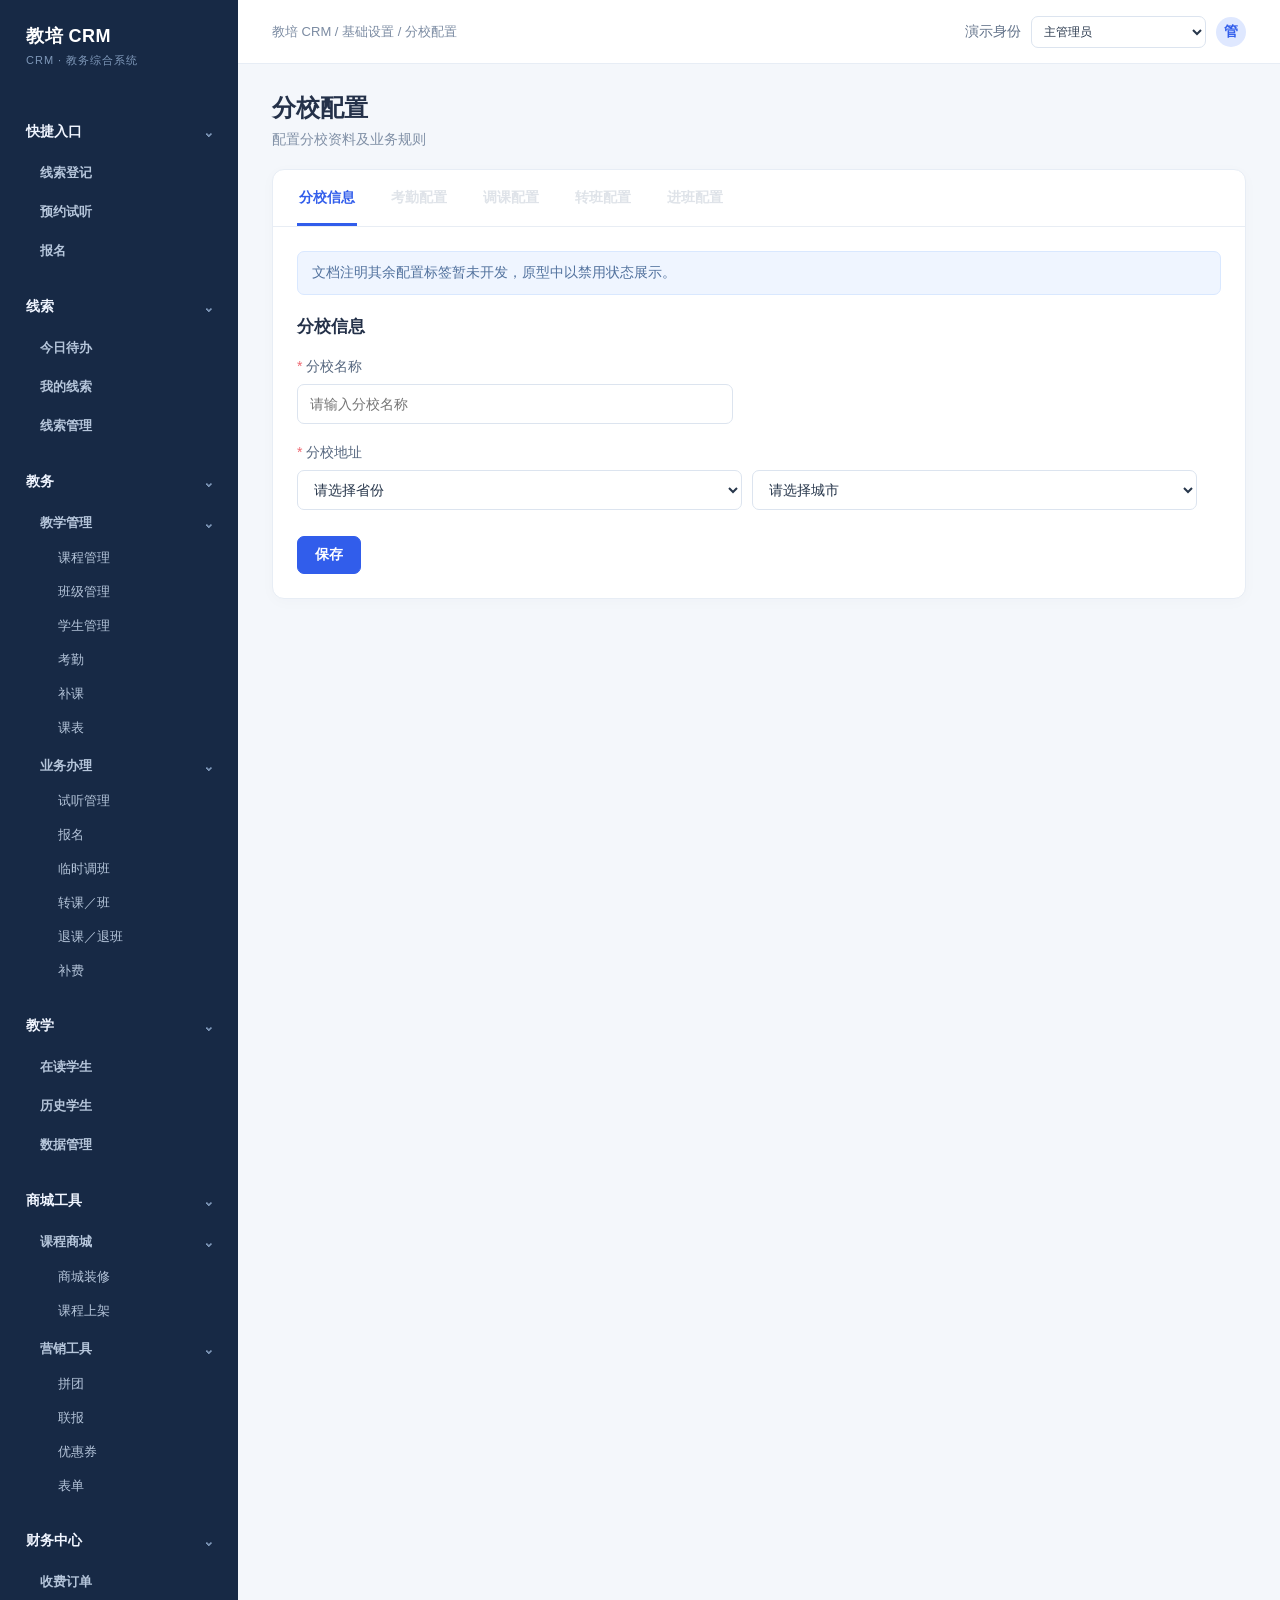
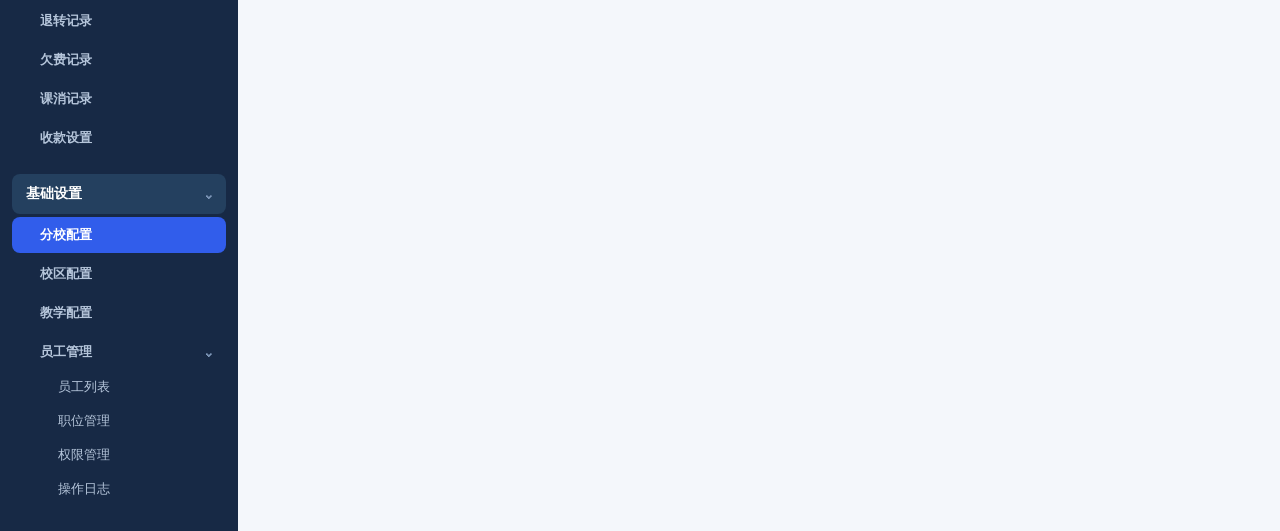
==== index.html @ 4d76ba64 "Initial-CRM-prototype" ====
<!doctype html>
<html lang="zh-CN">
<head>
  <meta charset="utf-8">
  <meta name="viewport" content="width=device-width, initial-scale=1">
  <title>教培 CRM 与教务系统 · 第一批原型</title>
  <style>
    :root{font-family:Inter,"Microsoft YaHei","PingFang SC",sans-serif;color:#243149;background:#f4f7fb;font-size:14px}*{box-sizing:border-box}body{margin:0}button,input,select,textarea{font:inherit}button{cursor:pointer}button:disabled{cursor:not-allowed;opacity:.45}.app{display:flex;min-height:100vh}.sidebar{width:238px;background:#172945;color:#c2d0e4;flex-shrink:0;padding:24px 12px}.brand{font-size:18px;font-weight:700;color:white;padding:0 14px 26px;letter-spacing:.5px}.brand small{display:block;color:#7f98b9;font-size:11px;font-weight:500;margin-top:5px;letter-spacing:1px}.menu-title{font-size:11px;color:#7490b2;margin:18px 12px 8px}.menu-item{display:block;width:100%;border:0;background:transparent;color:#b5c5da;text-align:left;padding:11px 14px;border-radius:8px;margin:2px 0}.menu-item:hover{background:#24405f}.menu-item.active{background:#315deb;color:white;font-weight:600}.menu-item.muted{opacity:.6}.main{min-width:0;flex:1}.topbar{height:64px;background:#fff;border-bottom:1px solid #e7edf5;display:flex;align-items:center;justify-content:space-between;padding:0 34px}.topbar .crumb{font-size:13px;color:#7b8ba2}.topbar .user{display:flex;align-items:center;gap:10px;color:#63738a}.avatar{width:30px;height:30px;border-radius:50%;background:#dfe8ff;color:#315deb;display:grid;place-items:center;font-weight:700}.content{padding:28px 34px 60px;max-width:1600px;margin:auto}.heading{display:flex;justify-content:space-between;align-items:flex-start;margin-bottom:20px}.heading h1{font-size:24px;margin:0 0 7px}.subtitle{color:#8090a6;margin:0}.card{background:white;border:1px solid #e7edf5;border-radius:12px;box-shadow:0 3px 15px #1c385006}.pad{padding:24px}.tabs{display:flex;gap:32px;border-bottom:1px solid #e8edf4;padding:0 24px}.tab{border:0;background:transparent;color:#7b8ba2;padding:19px 2px 16px;border-bottom:3px solid transparent;font-weight:600}.tab.active{color:#315deb;border-color:#315deb}.tab:disabled{color:#b9c3cf}.section-title{font-size:17px;font-weight:700;margin:0 0 20px}.toolbar{display:flex;align-items:center;justify-content:space-between;gap:14px;margin-bottom:20px}.toolbar-left,.toolbar-right{display:flex;align-items:center;gap:10px;flex-wrap:wrap}.btn{border:1px solid #d9e2ef;background:#fff;color:#315deb;border-radius:7px;padding:9px 17px;font-weight:600;min-height:38px}.btn:hover{background:#f6f8ff}.btn.primary{background:#315deb;border-color:#315deb;color:#fff}.btn.primary:hover{background:#244ed5}.btn.danger{color:#d84b56}.btn.small{padding:6px 10px;min-height:30px}.count{color:#8090a6}.table-wrap{overflow:auto}.table{width:100%;border-collapse:collapse;min-width:760px}.table th{text-align:left;color:#8796aa;background:#f8fafe;font-weight:600;padding:16px;border-bottom:1px solid #e7edf5}.table td{padding:17px 16px;border-bottom:1px solid #edf1f6;vertical-align:middle}.table tr:last-child td{border-bottom:0}.table a,.link{color:#315deb;text-decoration:none;cursor:pointer}.badge{display:inline-block;border-radius:99px;padding:4px 10px;background:#e9f8f0;color:#16915c;font-size:12px}.badge.off{background:#f0f2f5;color:#8792a1}.actions{display:flex;gap:12px;white-space:nowrap}.filters{display:flex;gap:10px;margin-bottom:20px;flex-wrap:wrap}.input,.select,.textarea{width:100%;border:1px solid #dce4ef;background:#fff;border-radius:7px;min-height:40px;padding:9px 12px;color:#27364b;outline:none}.input:focus,.select:focus,.textarea:focus{border-color:#315deb;box-shadow:0 0 0 3px #315deb19}.textarea{min-height:85px;resize:vertical}.filters .input{width:250px}.filters .select{width:155px}.form-grid{display:grid;grid-template-columns:repeat(2,minmax(0,1fr));gap:20px 28px;max-width:900px}.field label{display:block;color:#56677f;margin-bottom:8px}.required:before{content:"* ";color:#ef6972}.help{font-size:12px;color:#96a3b4;margin-top:7px}.full{grid-column:1/-1}.inline{display:flex;gap:10px}.inline>*{flex:1}.form-actions{display:flex;gap:10px;margin-top:26px}.divider{border:0;border-top:1px solid #edf1f6;margin:28px 0}.subcard{border:1px solid #e7edf5;border-radius:9px;padding:20px;margin-top:20px}.subcard-head{display:flex;justify-content:space-between;align-items:center;margin-bottom:15px}.subcard h3{margin:0;font-size:15px}.muted{color:#8b9aac}.empty{padding:38px;text-align:center;color:#9aa8b8;background:#fbfcfe;border:1px dashed #dce4ef;border-radius:8px}.config-table{width:100%;border-collapse:collapse;max-width:920px}.config-table th,.config-table td{padding:14px 12px;text-align:left;border-bottom:1px solid #edf1f6}.config-table th{background:#f8fafe;color:#8190a3}.switch{position:relative;display:inline-block;width:40px;height:23px;vertical-align:middle}.switch input{opacity:0;width:0;height:0}.switch span{position:absolute;inset:0;background:#bbc4d1;border-radius:99px;transition:.2s}.switch span:before{content:"";position:absolute;left:3px;top:3px;width:17px;height:17px;border-radius:50%;background:white;transition:.2s}.switch input:checked+span{background:#315deb}.switch input:checked+span:before{transform:translateX(17px)}.notice{background:#eff5ff;border:1px solid #d9e8ff;color:#52729e;padding:12px 14px;border-radius:7px;margin:0 0 20px}.pill{display:inline-block;color:#7290bd;background:#f1f5fc;padding:6px 10px;border-radius:6px;margin:4px 6px 4px 0}.checkrow{display:flex;flex-wrap:wrap;gap:14px 22px;margin:12px 0 24px}.checkrow label{color:#5a6b82;white-space:nowrap}.checkrow input{accent-color:#315deb}.permission-block{border-top:1px solid #edf1f6;padding:20px 0}.permission-block:first-of-type{border-top:0}.permission-block h3{margin:0;font-size:15px}.toast{position:fixed;right:28px;bottom:26px;background:#20324b;color:white;padding:12px 18px;border-radius:8px;box-shadow:0 8px 22px #10233d30;display:none}.toast.show{display:block}@media(max-width:900px){.sidebar{width:190px}.content{padding:20px}.form-grid{grid-template-columns:1fr}.topbar{padding:0 20px}}@media(max-width:680px){.app{display:block}.sidebar{width:100%;height:auto;padding:10px;display:flex;overflow:auto;align-items:center}.brand{font-size:14px;padding:8px;white-space:nowrap}.brand small,.menu-title{display:none}.menu-item{width:auto;white-space:nowrap}.topbar{display:none}.content{padding:18px}.tabs{gap:18px;overflow:auto;white-space:nowrap}}
  </style>
  <link rel="stylesheet" href="academic.css">
  <link rel="stylesheet" href="navigation.css">
  <link rel="stylesheet" href="leads.css">
  <link rel="stylesheet" href="shortcuts.css">
  <link rel="stylesheet" href="mall.css">
  <link rel="stylesheet" href="structure.css">
  <link rel="stylesheet" href="permissions.css">
  <link rel="stylesheet" href="marketing-forms.css">
  <link rel="stylesheet" href="trials.css">
</head>
<body>
<div class="app">
  <aside class="sidebar">
    <div class="brand">教培 CRM <small>CRM · 教务综合系统</small></div>
    <button class="nav-toggle nav-level-1" type="button" data-nav-toggle="shortcuts" aria-expanded="true" aria-controls="nav-shortcuts">快捷入口 <span class="nav-chevron">⌄</span></button>
    <div class="nav-children" id="nav-shortcuts">
      <button class="menu-item nav-level-2" data-page="quickRegister">线索登记</button>
      <button class="menu-item nav-level-2" data-page="quickTrial">预约试听</button>
      <button class="menu-item nav-level-2" data-page="quickEnroll">报名</button>
    </div>
    <button class="nav-toggle nav-level-1" type="button" data-nav-toggle="leads" aria-expanded="true" aria-controls="nav-leads">线索 <span class="nav-chevron">⌄</span></button>
    <div class="nav-children" id="nav-leads">
      <button class="menu-item nav-level-2" data-page="leadTodo">今日待办</button>
      <button class="menu-item nav-level-2" data-page="myLeads">我的线索</button>
      <button class="menu-item nav-level-2" data-page="leadManage">线索管理</button>
    </div>
    <button class="nav-toggle nav-level-1" type="button" data-nav-toggle="academic" aria-expanded="true" aria-controls="nav-academic">教务 <span class="nav-chevron">⌄</span></button>
    <div class="nav-children" id="nav-academic">
      <button class="nav-toggle nav-level-2" type="button" data-nav-toggle="teaching" aria-expanded="true" aria-controls="nav-teaching">教学管理 <span class="nav-chevron">⌄</span></button>
      <div class="nav-children" id="nav-teaching">
        <button class="menu-item nav-level-3" data-page="course">课程管理</button>
        <button class="menu-item nav-level-3" data-page="classes">班级管理</button>
        <button class="menu-item nav-level-3" data-page="students">学生管理</button>
        <button class="menu-item nav-level-3" data-page="attendance">考勤</button>
        <button class="menu-item nav-level-3" data-page="makeup">补课</button>
        <button class="menu-item nav-level-3" data-page="schedule">课表</button>
      </div>
      <button class="nav-toggle nav-level-2" type="button" data-nav-toggle="business" aria-expanded="true" aria-controls="nav-business">业务办理 <span class="nav-chevron">⌄</span></button>
      <div class="nav-children" id="nav-business">
        <button class="menu-item nav-level-3" data-page="trialManage">试听管理</button>
        <button class="menu-item nav-level-3" data-page="enroll">报名</button>
        <button class="menu-item nav-level-3" data-page="tempMove">临时调班</button>
        <button class="menu-item nav-level-3" data-page="transfer">转课／班</button>
        <button class="menu-item nav-level-3" data-page="withdraw">退课／退班</button>
        <button class="menu-item nav-level-3" data-page="supplement">补费</button>
      </div>
    </div>
    <button class="nav-toggle nav-level-1" type="button" data-nav-toggle="learning" aria-expanded="true" aria-controls="nav-learning">教学 <span class="nav-chevron">⌄</span></button>
    <div class="nav-children" id="nav-learning">
      <button class="menu-item nav-level-2" data-page="learningActive">在读学生</button>
      <button class="menu-item nav-level-2" data-page="learningHistory">历史学生</button>
      <button class="menu-item nav-level-2" data-page="learningData">数据管理</button>
    </div>
    <button class="nav-toggle nav-level-1" type="button" data-nav-toggle="mall" aria-expanded="true" aria-controls="nav-mall">商城工具 <span class="nav-chevron">⌄</span></button>
    <div class="nav-children" id="nav-mall">
      <button class="nav-toggle nav-level-2" type="button" data-nav-toggle="courseMall" aria-expanded="true" aria-controls="nav-course-mall">课程商城 <span class="nav-chevron">⌄</span></button>
      <div class="nav-children" id="nav-course-mall">
        <button class="menu-item nav-level-3" data-page="mallDecor">商城装修</button>
        <button class="menu-item nav-level-3" data-page="mallShelf">课程上架</button>
      </div>
      <button class="nav-toggle nav-level-2" type="button" data-nav-toggle="marketing" aria-expanded="true" aria-controls="nav-marketing">营销工具 <span class="nav-chevron">⌄</span></button>
      <div class="nav-children" id="nav-marketing">
        <button class="menu-item nav-level-3" data-page="mallGroup">拼团</button>
        <button class="menu-item nav-level-3" data-page="mallJoint">联报</button>
        <button class="menu-item nav-level-3" data-page="mallCoupon">优惠券</button>
        <button class="menu-item nav-level-3" data-page="marketingForms">表单</button>
      </div>
    </div>
    <button class="nav-toggle nav-level-1" type="button" data-nav-toggle="finance" aria-expanded="true" aria-controls="nav-finance">财务中心 <span class="nav-chevron">⌄</span></button>
    <div class="nav-children" id="nav-finance">
      <button class="menu-item nav-level-2" data-page="orders">收费订单</button>
      <button class="menu-item nav-level-2" data-page="financeRefunds">退转记录</button>
      <button class="menu-item nav-level-2" data-page="financeArrears">欠费记录</button>
      <button class="menu-item nav-level-2" data-page="financeConsumption">课消记录</button>
      <button class="menu-item nav-level-2" data-page="financeReceipts">收款设置</button>
    </div>
    <button class="nav-toggle nav-level-1" type="button" data-nav-toggle="basicSettings" aria-expanded="true" aria-controls="nav-basic-settings">基础设置 <span class="nav-chevron">⌄</span></button>
    <div class="nav-children" id="nav-basic-settings">
      <button class="menu-item nav-level-2" data-page="system">分校配置</button>
      <button class="menu-item nav-level-2" data-page="campus">校区配置</button>
      <button class="menu-item nav-level-2" data-page="teaching">教学配置</button>
      <button class="nav-toggle nav-level-2" type="button" data-nav-toggle="staffManage" aria-expanded="true" aria-controls="nav-staff-manage">员工管理 <span class="nav-chevron">⌄</span></button>
      <div class="nav-children" id="nav-staff-manage">
        <button class="menu-item nav-level-3" data-page="staff">员工列表</button>
        <button class="menu-item nav-level-3" data-page="positions">职位管理</button>
        <button class="menu-item nav-level-3" data-page="permissions">权限管理</button>
        <button class="menu-item nav-level-3" data-page="permissionLogs">操作日志</button>
      </div>
    </div>
  </aside>
  <main class="main"><header class="topbar"><div class="crumb">教培 CRM / <span id="crumb">基础设置</span></div><div class="user"><label for="demo-role">演示身份</label><select class="select permission-identity" id="demo-role" onchange="permissionChangeIdentity(this.value)"><option value="admin">主管理员</option><option value="finance">财务岗</option><option value="sales">招生综合岗</option><option value="manager">业务岗负责人（只读）</option></select><span class="avatar">管</span></div></header><div id="view" class="content"></div></main>
</div>
<div class="toast" id="toast"></div>
<script>
const state={page:'system',mode:'list',tab:'机构信息',editing:false,campusEdit:null,staffEdit:null,campuses:[{name:'城中校区',rooms:8,seats:180,active:true,address:'江苏省 苏州市 姑苏区 人民路18号',merchant:'苏州思跃教育科技有限公司'},{name:'园区校区',rooms:5,seats:120,active:true,address:'江苏省 苏州市 工业园区 星湖街66号',merchant:'苏州思跃教育科技有限公司'},{name:'新区校区',rooms:3,seats:75,active:false,address:'江苏省 苏州市 虎丘区 长江路28号',merchant:'未绑定'}],staff:[{name:'袁老师',phone:'130****3533',gender:'男',campus:'城中校区',roles:'前台、教务、面授主讲',active:true},{name:'陈老师',phone:'138****6281',gender:'女',campus:'园区校区',roles:'校区主管、招生',active:true}],config:{学科:[['语文',false,'语文'],['数学',true,'数学'],['英语',false,'英语'],['物理',true,'物理'],['化学',false,'化学'],['生物',false,'生物']],学期:[['春季',true,'春季'],['暑期',true,'暑期'],['秋季',true,'秋季'],['寒假',true,'寒假'],['全季',true,'全季']],年级:[['1年级',false,'1年级'],['2年级',false,'2年级'],['3年级',true,'3年级'],['4年级',true,'4年级'],['5年级',true,'5年级'],['6年级',true,'6年级']],班型:[['创新班',true,'大伟长班'],['尖子班',true,'校内拔高'],['提高班',true,'刷题班'],['X班',true,'S+班'],['Y班',true,'S班'],['Z班',true,'培优班']]}};
const $=s=>document.querySelector(s), esc=s=>String(s??'').replace(/[&<>"']/g,c=>({'&':'&amp;','<':'&lt;','>':'&gt;','"':'&quot;',"'":'&#39;'}[c]));
function heading(title,sub){return `<div class="heading"><div><h1>${title}</h1><p class="subtitle">${sub}</p></div></div>`}
function toast(msg){const e=$('#toast');e.textContent=msg;e.classList.add('show');setTimeout(()=>e.classList.remove('show'),2600)}
function render(){document.querySelectorAll('.menu-item').forEach(e=>e.classList.toggle('active',e.dataset.page===state.page));$('#crumb').textContent=({system:'分校配置',campus:'校区配置',teaching:'教学配置',staff:'员工管理'})[state.page]||'待设计';let html='';if(state.page==='system')html=systemPage();else if(state.page==='campus')html=campusPage();else if(state.page==='teaching')html=teachingPage();else if(state.page==='staff')html=staffPage();else html=heading('待设计页面','该模块已列入功能清单，等待详细业务规则和参考图。')+`<div class="card pad"><div class="empty">下一批原型将在这里展开</div></div>`;$('#view').innerHTML=html}
function systemPage(){return heading('分校配置','配置分校资料及业务规则')+`<div class="card"><div class="tabs"><button class="tab active">分校信息</button>${['考勤配置','调课配置','转班配置','进班配置'].map(x=>`<button class="tab" disabled title="功能清单标注为暂未开发">${x}</button>`).join('')}</div><div class="pad"><p class="notice">文档注明其余配置标签暂未开发，原型中以禁用状态展示。</p><h2 class="section-title">分校信息</h2><div class="form-grid"><div class="field"><label class="required">分校名称</label><input class="input" id="org-name" placeholder="请输入分校名称"></div><div class="field full"><label class="required">分校地址</label><div class="inline"><select class="select"><option value="" selected disabled>请选择省份</option><option>江苏省</option></select><select class="select"><option value="" selected disabled>请选择城市</option><option>苏州市</option></select></div></div></div><div class="form-actions"><button class="btn primary" onclick="toast('分校信息已保存（原型演示）')">保存</button></div></div></div>`}
function campusPage(){if(state.mode==='form')return campusForm();return heading('校区配置','管理校区、教室和坐席容量')+`<div class="card pad"><div class="toolbar"><div class="toolbar-left"><button class="btn primary" onclick="state.mode='form';state.campusEdit=null;render()">新建</button><span class="count">校区总数：${state.campuses.length}</span></div></div><div class="table-wrap"><table class="table"><thead><tr><th>校区名称</th><th>教室总数</th><th>坐席总数</th><th>状态</th><th>操作</th></tr></thead><tbody>${state.campuses.map((c,i)=>`<tr><td><strong>${esc(c.name)}</strong></td><td>${c.rooms}</td><td>${c.seats}</td><td><span class="badge ${c.active?'':'off'}">${c.active?'已启用':'已停用'}</span></td><td><div class="actions"><a onclick="state.campusEdit=${i};state.mode='form';render()">编辑</a><a onclick="state.campuses[${i}].active=!state.campuses[${i}].active;render();toast('状态已更新')">${c.active?'停用':'启用'}</a></div></td></tr>`).join('')}</tbody></table></div></div>`}
function campusForm(){let c=state.campusEdit===null?null:state.campuses[state.campusEdit];return heading(c?'编辑校区':'创建校区','校区信息与教室信息')+`<div class="card pad"><h2 class="section-title">校区信息</h2><div class="form-grid"><div class="field"><label class="required">校区名称</label><input id="campus-name" class="input" maxlength="20" placeholder="请输入校区名称" value="${esc(c?.name||'')}"></div><div class="field full"><label class="required">校区地址</label><div class="inline"><select class="select"><option>江苏省</option></select><select class="select"><option>苏州市</option></select><select class="select"><option>姑苏区</option><option>工业园区</option><option>虎丘区</option></select></div></div><div class="field full"><input id="campus-address" class="input" placeholder="请输入详细地址" value="${esc(c?.address?.split(' ').slice(-1)[0]||'')}"></div><div class="field full"><label class="required">收款设置</label><select id="campus-merchant" class="select" style="max-width:430px"><option>苏州思跃教育科技有限公司</option><option>未绑定</option></select><div class="help">未绑定时，请前往“财务中心－收款设置”完成绑定。</div></div></div><div class="form-actions"><button class="btn" onclick="state.mode='list';render()">取消</button><button class="btn primary" onclick="saveCampus()">${c?'保存':'创建'}</button></div><hr class="divider"><div class="subcard-head"><h2 class="section-title" style="margin:0">教室信息</h2><button class="btn" onclick="addRoom()">+ 添加教室</button></div><div id="room-list">${c?`<div class="pill">现有教室 ${c.rooms} 间，坐席 ${c.seats} 个</div>`:'<div class="empty">尚未添加教室</div>'}</div></div>`}
function addRoom(){const list=$('#room-list');if(list.querySelector('.empty'))list.innerHTML='';list.insertAdjacentHTML('beforeend',`<div class="subcard room"><div class="subcard-head"><h3>新教室</h3><button class="btn small danger" onclick="this.closest('.room').remove()">移除</button></div><div class="form-grid"><div class="field"><label class="required">教室名称</label><input class="input room-name" placeholder="例如：A101"></div><div class="field"><label class="required">教室限额</label><input class="input room-capacity" type="number" min="1" placeholder="可容纳人数"></div><div class="field full"><label>教室地址</label><input class="input" placeholder="默认同校区地址，可修改"></div><div class="field full"><label>备注</label><textarea class="textarea" placeholder="选填"></textarea></div></div></div>`)}
function saveCampus(){const name=$('#campus-name').value.trim(),address=$('#campus-address').value.trim();if(!name||!address){toast('请填写校区名称和详细地址');return}let c=state.campusEdit===null?{name,rooms:0,seats:0,active:true}:{...state.campuses[state.campusEdit],name};c.address='江苏省 苏州市 姑苏区 '+address;c.merchant=$('#campus-merchant').value;document.querySelectorAll('.room').forEach(r=>{if(r.querySelector('.room-name').value.trim()){c.rooms++;c.seats+=Number(r.querySelector('.room-capacity').value)||0}});if(state.campusEdit===null)state.campuses.push(c);else state.campuses[state.campusEdit]=c;state.mode='list';render();toast('校区已保存')}
// 初始对外展示名称与条目名称一致，后续可单独编辑。
Object.values(state.config).forEach(rows=>rows.forEach(row=>{row[2]=row[0];row[3]=true}));
function teachingPage(){
  const tabs=['学科','学期','年级','班型'];
  if(!tabs.includes(state.tab))state.tab='学科';
  const type=state.tab,rows=state.config[type];
  if(state.mode==='teaching-edit')return teachingEditor();
  return heading('教学配置','配置课程和班级使用的基础字典')+`<div class="card">
    <div class="tabs">${tabs.map(t=>`<button class="tab ${type===t?'active':''}" onclick="state.tab='${t}';state.mode='list';render()">${t}配置</button>`).join('')}</div>
    <div class="pad"><div class="toolbar"><div class="toolbar-left"><button class="btn primary" onclick="teachingNew()">新增${type}</button></div><span class="count">${rows.length} 项</span></div>
    <div class="table-wrap"><table class="config-table"><thead><tr><th>${type}</th><th>对外展示内容</th><th>状态</th><th>操作</th></tr></thead>
    <tbody>${rows.map((r,i)=>`<tr><td>${esc(r[0])}</td><td>${r[1]?esc(r[2]):'<span class="muted">不展示</span>'}</td><td><span class="badge ${r[3]?'':'off'}">${r[3]?'已启用':'已停用'}</span></td><td><div class="actions"><button class="btn small" onclick="teachingEdit()">编辑</button><button class="btn small" onclick="teachingToggle(${i})">${r[3]?'停用':'启用'}</button><button class="btn small danger" onclick="teachingAskDelete(${i})">删除</button></div></td></tr>`).join('')||`<tr><td colspan="4"><div class="empty">暂无${type}，点击“新增${type}”添加</div></td></tr>`}</tbody></table></div></div></div>
    ${state.mode==='teaching-new'?teachingNewDialog():state.mode==='teaching-delete'?teachingDeleteDialog():''}`;
}
function teachingEdit(){
  state.teachingRows=state.config[state.tab].map(row=>[...row]);
  state.mode='teaching-edit';render();
}
function teachingEditor(){
  const type=state.tab;
  return heading('编辑'+type+'配置','设置是否展示及对外展示内容')+`<div class="card pad"><form onsubmit="event.preventDefault();teachingSaveDisplay()"><div class="table-wrap"><table class="config-table teaching-display-table"><thead><tr><th>${type}</th><th>是否展示</th><th>对外展示内容</th></tr></thead><tbody>
    ${state.teachingRows.map((r,i)=>`<tr><td>${esc(r[0])}</td><td><label class="switch"><input type="checkbox" aria-label="展示${esc(r[0])}" ${r[1]?'checked':''} onchange="teachingSetVisible(${i},this.checked)"><span></span></label></td><td><div class="teaching-display-input"><input class="input" id="teaching-display-${i}" aria-label="${esc(r[0])}对外展示内容" maxlength="8" value="${esc(r[2])}" ${r[1]?'':'disabled'} oninput="teachingDisplayInput(${i},this.value)"><span class="teaching-display-count" id="teaching-count-${i}" ${r[1]?'':'hidden'}>${r[2].length}/8</span></div></td></tr>`).join('')}
    </tbody></table></div><div class="form-actions"><button type="button" class="btn" onclick="teachingClose()">取消</button><button type="submit" class="btn primary">保存</button></div></form></div>`;
}
function teachingSetVisible(index,visible){state.teachingRows[index][1]=visible;render()}
function teachingDisplayInput(index,value){
  if(!state.teachingRows[index][1])return;
  state.teachingRows[index][2]=value;
  $('#teaching-count-'+index).textContent=value.length+'/8';
}
function teachingSaveDisplay(){
  const rows=state.teachingRows.map(row=>[row[0],row[1],row[2].trim()||row[0],row[3]]);
  if(rows.some(row=>row[2].length>8)){toast('对外展示内容不能超过8个字');return}
  state.config[state.tab]=rows;teachingClose();toast(state.tab+'配置已保存');
}
function teachingNew(){
  state.teachingDraft={name:'',display:''};
  state.mode='teaching-new';render();$('#teaching-name')?.focus();
}
function teachingNewDialog(){
  const d=state.teachingDraft,title='新增'+state.tab;
  return `<div class="modal-backdrop"><div class="modal" role="dialog" aria-modal="true" aria-labelledby="teaching-dialog-title"><div class="modal-head"><h2 id="teaching-dialog-title">${title}</h2><button class="btn small" aria-label="关闭" onclick="teachingClose()">✕</button></div>
    <form onsubmit="event.preventDefault();teachingSave()"><div class="form-grid"><div class="field"><label class="required" for="teaching-name">${state.tab}名称</label><input class="input" id="teaching-name" maxlength="8" value="${esc(d.name)}" placeholder="请输入${state.tab}名称" oninput="teachingNameInput(this.value)"></div>
    <div class="field"><label for="teaching-display">对外展示内容</label><input class="input" id="teaching-display" maxlength="8" value="${esc(d.display)}" placeholder="默认与${state.tab}名称一致" oninput="state.teachingDraft.display=this.value"><div class="help">可单独修改，留空时使用${state.tab}名称。</div></div></div>
    <div class="modal-actions"><button type="button" class="btn" onclick="teachingClose()">取消</button><button type="submit" class="btn primary">保存</button></div></form></div></div>`;
}
function teachingNameInput(value){
  const d=state.teachingDraft;
  if(!d.display.trim()||d.display===d.name){d.display=value;$('#teaching-display').value=value}
  d.name=value;
}
function teachingSave(){
  const d=state.teachingDraft,rows=state.config[state.tab],name=d.name.trim(),display=d.display.trim()||name;
  if(!name){toast('请输入'+state.tab+'名称');return}
  if(name.length>8||display.length>8){toast('名称和对外展示内容不能超过8个字');return}
  if(rows.some(row=>row[0]===name)){toast(state.tab+'名称已存在');return}
  rows.push([name,true,display,true]);
  teachingClose();toast(state.tab+'已保存');
}
function teachingClose(){state.mode='list';state.teachingDraft=null;state.teachingRows=null;state.teachingDeleteIndex=null;render()}
function teachingToggle(index){const row=state.config[state.tab][index];row[3]=!row[3];render();toast(state.tab+(row[3]?'已启用':'已停用'))}
function teachingAskDelete(index){state.teachingDeleteIndex=index;state.mode='teaching-delete';render()}
function teachingDeleteDialog(){
  const row=state.config[state.tab][state.teachingDeleteIndex];
  return `<div class="modal-backdrop"><div class="modal" role="dialog" aria-modal="true" aria-labelledby="teaching-delete-title"><div class="modal-head"><h2 id="teaching-delete-title">删除${state.tab}</h2></div><p>确定删除${state.tab}“${esc(row[0])}”吗？</p><div class="modal-actions"><button class="btn" onclick="teachingClose()">取消</button><button class="btn danger" onclick="teachingDelete()">确认删除</button></div></div></div>`;
}
function teachingDelete(){state.config[state.tab].splice(state.teachingDeleteIndex,1);teachingClose();toast(state.tab+'已删除')}
function staffPage(){if(state.mode==='form')return staffForm();return heading('员工管理','管理员工资料、管辖校区与模块权限')+`<div class="card pad"><div class="toolbar"><div class="toolbar-left"><button class="btn primary" onclick="state.mode='form';state.staffEdit=null;render()">+ 创建员工</button></div><div class="toolbar-right"><button class="btn" onclick="toast('导入模板待业务确认')">导入员工</button><button class="btn" onclick="toast('导出功能待业务确认')">导出</button></div></div><div class="filters"><select class="select"><option>全部校区</option><option>城中校区</option><option>园区校区</option></select><select class="select"><option>全部职位</option><option>教务</option><option>招生</option></select><input class="input" placeholder="搜索姓名、电话或邮箱"><select class="select"><option>已启用</option><option>全部状态</option><option>已禁用</option></select></div><div class="table-wrap"><table class="table"><thead><tr><th>姓名</th><th>联系电话</th><th>性别</th><th>所属校区</th><th>用户职位</th><th>状态</th><th>操作</th></tr></thead><tbody>${state.staff.map((s,i)=>`<tr><td>${esc(s.name)}</td><td>${esc(s.phone)}</td><td>${esc(s.gender)}</td><td>${esc(s.campus)}</td><td>${esc(s.roles)}</td><td><span class="badge ${s.active?'':'off'}">${s.active?'已启用':'已禁用'}</span></td><td><div class="actions"><a onclick="state.staffEdit=${i};state.mode='form';render()">详情 / 编辑</a><a onclick="state.staff[${i}].active=!state.staff[${i}].active;render()">${s.active?'禁用':'启用'}</a></div></td></tr>`).join('')}</tbody></table></div></div>`}
function staffForm(){let s=state.staffEdit===null?null:state.staff[state.staffEdit];return heading(s?'编辑员工':'创建员工','填写基本信息并配置校区、职位与权限')+`<div class="card pad"><h2 class="section-title">基本信息</h2><div class="form-grid"><div class="field"><label class="required">姓名</label><input id="staff-name" class="input" placeholder="请输入姓名" value="${esc(s?.name||'')}"></div><div class="field"><label class="required">手机号（用于登录）</label><input id="staff-phone" class="input" placeholder="请输入手机号码" value="${esc(s?.phone||'')}"><div class="help">手机号将作为登录账号。</div></div><div class="field"><label>性别</label><select id="staff-gender" class="select"><option>男</option><option ${s?.gender==='女'?'selected':''}>女</option></select></div><div class="field"><label>员工头像</label><input type="file" accept="image/png,image/jpeg" class="input"><div class="help">支持 JPG、PNG，文件不超过 2MB。</div></div></div><hr class="divider"><h2 class="section-title">管辖校区</h2><div class="checkrow"><label><input type="radio" name="campus-scope" checked> 全部校区</label><label><input type="radio" name="campus-scope"> 指定校区</label></div><h2 class="section-title">职位管理</h2><div class="checkrow">${['校区主管','财务','教务','前台','招生','学管师','课程顾问','教学管理','面授（直播）主讲'].map(x=>`<label><input type="checkbox" class="role" value="${x}" ${s?.roles?.includes(x)?'checked':''}> ${x}</label>`).join('')}</div><h2 class="section-title">模块权限</h2>${[['线索与业务','线索查看','线索分配','报名','转课/班','退课/班'],['教务中心','学生管理','课程管理','班级管理','课表','考勤','补课管理'],['财务中心','收费订单','欠费记录','退转记录','收款设置'],['基础设置','校区配置','教学配置','员工管理']].map(g=>`<div class="permission-block"><h3>${g[0]}</h3><div class="checkrow">${g.slice(1).map(x=>`<label><input type="checkbox"> ${x}</label>`).join('')}</div></div>`).join('')}<div class="form-actions"><button class="btn" onclick="state.mode='list';render()">取消</button><button class="btn primary" onclick="saveStaff()">${s?'保存':'创建'}</button></div></div>`}
function saveStaff(){let name=$('#staff-name').value.trim(),phone=$('#staff-phone').value.trim();if(!name||!phone){toast('请填写姓名和手机号');return}let roles=[...document.querySelectorAll('.role:checked')].map(x=>x.value).join('、')||'未配置';let s={name,phone,gender:$('#staff-gender').value,campus:'全部校区',roles,active:true};if(state.staffEdit===null)state.staff.push(s);else state.staff[state.staffEdit]={...state.staff[state.staffEdit],...s};state.mode='list';render();toast('员工信息已保存')}
document.querySelectorAll('.menu-item').forEach(e=>e.addEventListener('click',()=>{state.page=e.dataset.page;state.mode='list';state.editing=false;render()}));render();
</script>
<script src="academic.js"></script>
<script src="leads.js"></script>
<script src="shortcuts.js"></script>
<script src="mall.js"></script>
<script src="structure.js"></script>
<script src="marketing-forms.js"></script>
<script src="trials.js"></script>
<script src="permissions.js"></script>
<script src="lead-history.js"></script>
<script src="lead-communication.js"></script>
<script src="lead-records.js"></script>
<script src="enrollment.js"></script>
<script src="enrollment-classes.js"></script>
<script src="enrollment-payment.js"></script>
<script src="order-filters.js"></script>
<script src="trial-student.js"></script>
<script src="trial-classes.js"></script>
<script src="my-leads.js"></script>
<script src="lead-rules.js"></script>
<script src="lead-assignment.js"></script>
<script src="course-catalog.js"></script>
<script src="class-setup.js"></script>
<script src="class-schedule.js"></script>
<script src="class-details.js"></script>
<style>
.class-detail-heading h1{font-size:22px;margin:0}.class-detail-layout{display:grid;gap:18px}
.class-detail-layout .section-title{font-size:16px;border-left:3px solid #315deb;padding-left:10px}
.class-detail-grid{display:grid;grid-template-columns:repeat(4,minmax(0,1fr));gap:22px 28px;margin:0}
.class-detail-field{display:flex;gap:12px;align-items:baseline;min-width:0}.class-detail-field.wide{grid-column:1/-1}
.class-detail-field dt{color:#8090a6;flex-shrink:0}.class-detail-field dd{margin:0;overflow-wrap:anywhere}
.class-detail-fees{display:flex;gap:60px;flex-wrap:wrap;margin:24px 0 8px}
@media(max-width:1100px){.class-detail-grid{grid-template-columns:repeat(2,minmax(0,1fr))}}
@media(max-width:650px){.class-detail-grid{grid-template-columns:1fr}.class-detail-heading{flex-wrap:wrap}.class-detail-fees{gap:22px}}
.class-schedule-line{display:flex;align-items:center;gap:14px;flex-wrap:wrap;margin:20px 0}
.class-schedule-line>label:first-child,.class-schedule-line>span.required{min-width:104px}
.class-schedule-line>.input{width:280px;max-width:100%}
.class-slots-line{align-items:flex-start}
.class-time-slot{display:flex;align-items:center;gap:10px;flex-wrap:wrap;background:#f6f7fa;padding:12px;border-radius:5px;margin-bottom:10px}
.class-time-slot>.input{width:150px}.class-time-slot>strong{min-width:38px;font-weight:400}
.class-lesson-time{display:flex;gap:8px}.class-lesson-time .input,.class-lesson-time .select{min-width:140px;width:50%}
#class-schedule-rows{margin-top:26px}#class-schedule-rows .table-wrap{overflow-x:auto}
@media(max-width:700px){.class-time-slot>.input{width:120px}.class-slots-line>div{width:100%}}
</style>
</body>
</html>
---- academic.css ----
.menu-sub{padding-left:30px;font-size:13px}.module-label{font-size:11px;color:#7490b2;margin:16px 12px 6px}.module-chip{display:inline-block;border:1px solid #dce7fb;background:#f4f8ff;color:#54729d;border-radius:99px;padding:5px 10px;font-size:12px;margin-right:7px}.stat-strip{display:flex;gap:18px;flex-wrap:wrap;margin-bottom:20px}.stat{min-width:150px;padding:17px 20px;background:#fff;border:1px solid #e7edf5;border-radius:9px}.stat strong{display:block;font-size:24px;color:#315deb;margin-top:5px}.stat span{color:#8796aa}.steps{display:flex;align-items:center;justify-content:center;gap:16px;padding:26px 10px;margin-bottom:18px;background:#fff;border:1px solid #e7edf5;border-radius:10px}.step{display:flex;align-items:center;gap:8px;color:#a2afbe;font-weight:600}.step i{font-style:normal;border-radius:50%;width:25px;height:25px;background:#d9e1ec;color:#fff;display:grid;place-items:center}.step.active{color:#243149}.step.active i,.step.done i{background:#2fbd85}.step.done{color:#51a789}.step-line{width:88px;border-top:2px dotted #d5deea}.academic-grid{display:grid;grid-template-columns:repeat(2,minmax(0,1fr));gap:22px}.academic-grid.three{grid-template-columns:repeat(3,minmax(0,1fr))}.flow-card{background:#f8fafe;padding:20px;border:1px solid #e9eef6;border-radius:8px}.flow-arrow{display:grid;place-items:center;color:#9fb0c5;font-size:30px}.flow-layout{display:grid;grid-template-columns:minmax(0,1fr) 48px minmax(0,1fr);gap:12px;align-items:center}.summary-box{background:#f8fafe;border:1px solid #e9eef6;border-radius:8px;padding:18px 22px}.summary-line{display:flex;justify-content:space-between;gap:18px;padding:12px 0;border-bottom:1px solid #e8edf5}.summary-line:last-child{border-bottom:0}.summary-line strong{color:#315deb}.week-header{display:flex;align-items:center;justify-content:space-between;background:#f8fafe;padding:14px 18px;border:1px solid #e7edf5;margin-top:18px}.calendar{display:grid;grid-template-columns:130px repeat(7,minmax(115px,1fr));overflow:auto;border-left:1px solid #e7edf5;border-top:1px solid #e7edf5}.calendar>*{min-height:54px;padding:10px;border-right:1px solid #e7edf5;border-bottom:1px solid #e7edf5}.calendar .day{background:#f8fafe;text-align:center;color:#8493a7;font-size:12px;min-height:42px}.calendar .room-label{font-weight:600;color:#516278}.calendar .event{background:#eaf5ff;color:#315474;border-radius:5px;padding:7px;font-size:12px;line-height:1.5;margin:3px 0;cursor:pointer}.calendar .empty-day{color:#b4c0cf;text-align:center}.academic-note{color:#d97245;background:#fff5ee;border:1px solid #ffe7d6;padding:11px 14px;border-radius:7px;margin-bottom:18px}.data-bar{display:flex;justify-content:space-between;align-items:center;margin:16px 0;color:#8291a6}.table .nowrap{white-space:nowrap}.table .truncate{max-width:220px;overflow:hidden;text-overflow:ellipsis;white-space:nowrap}.modal-backdrop{position:fixed;inset:0;background:#17294588;z-index:10;display:grid;place-items:center;padding:20px}.modal{width:min(780px,95vw);max-height:90vh;overflow:auto;background:white;border-radius:10px;box-shadow:0 22px 55px #17294540;padding:24px}.modal-head{display:flex;align-items:center;justify-content:space-between;margin-bottom:20px}.modal-head h2{font-size:18px;margin:0}.modal .table{min-width:0}.modal-actions{display:flex;justify-content:center;gap:10px;margin-top:24px}.field-narrow{max-width:360px}.inline-radio{display:flex;gap:20px;padding:10px 0}.inline-radio input{accent-color:#315deb}.subtabs{display:flex;gap:8px;margin-bottom:18px}.subtabs button.active{background:#eef3ff;border-color:#315deb}.progress{height:6px;background:#e9eef6;border-radius:10px;overflow:hidden;width:90px}.progress span{display:block;height:100%;background:#315deb}.quiet{font-size:12px;color:#9aabba}.right{margin-left:auto}.foot-actions{display:flex;gap:10px;justify-content:flex-end;margin-top:24px}.payment-options{display:flex;gap:18px;flex-wrap:wrap;margin:12px 0}.payment-options label{white-space:nowrap}.payment-options input{accent-color:#315deb}.mini-title{font-size:14px;font-weight:700;margin:22px 0 14px}.back-link{color:#315deb;cursor:pointer;margin-bottom:14px;display:inline-block}.page-block{margin-bottom:20px}@media(max-width:1050px){.academic-grid,.academic-grid.three,.flow-layout{grid-template-columns:1fr}.flow-arrow{transform:rotate(90deg)}.calendar{grid-template-columns:100px repeat(7,110px)}}
---- navigation.css ----
.nav-toggle{width:100%;border:0;background:transparent;color:#b5c5da;text-align:left;border-radius:8px;display:flex;align-items:center;justify-content:space-between;cursor:pointer}
.nav-toggle:hover{background:#24405f;color:#fff}
.nav-level-1{font-size:14px;font-weight:700;color:#f0f5ff;padding:11px 14px;margin-top:18px}
.nav-level-2{font-size:13px;font-weight:600;padding:9px 14px 9px 28px;margin-top:3px}
.nav-level-3{font-size:12.5px;padding:8px 12px 8px 46px;margin:1px 0}
.nav-level-3.active{background:#315deb;color:#fff}
.nav-toggle.active-parent{color:#fff;background:#24405f}
.nav-chevron{color:#7f98b9;font-size:16px;line-height:1;transition:transform .2s}
.nav-toggle[aria-expanded="false"] .nav-chevron{transform:rotate(-90deg)}
.nav-children[hidden]{display:none!important}
@media(max-width:680px){.sidebar{display:block;max-height:280px;overflow:auto}.nav-level-1,.nav-level-2,.nav-level-3{white-space:normal}.nav-level-3{width:100%}}
---- leads.css ----
.lead-segments{display:flex;gap:3px;background:#f1f3e9;padding:4px;border-radius:999px;width:max-content;max-width:100%;overflow:auto;margin:0 0 20px}.lead-segments button{border:0;background:transparent;color:#66717c;font-weight:600;border-radius:99px;padding:9px 17px;white-space:nowrap}.lead-segments button.active{background:white;color:#243149;box-shadow:0 2px 7px #1b31421a}.lead-pill{display:inline-flex;align-items:center;gap:5px;border-radius:99px;padding:4px 10px;font-size:12px;font-weight:600;white-space:nowrap;background:#f0f1e7;color:#657169}.lead-pill.warm{background:#fff2dc;color:#a87019}.lead-pill.hot{background:#fce8e4;color:#b6594a}.lead-pill.cold{background:#e7f2ed;color:#42856a}.lead-pill.new{background:#fcebe6;color:#c25e4f}.lead-pill.overdue{background:#fce9e5;color:#b95748}.lead-pill.assigned{background:#e6f4ec;color:#408569}.lead-name{font-weight:700}.lead-secondary{color:#91a0af;font-size:12px;margin-top:5px}.lead-tip{border:1px solid #e2e9f1;border-left:4px solid #5180c1;background:#fff;padding:16px 18px;border-radius:8px;margin:16px 0 20px;line-height:1.6}.lead-tip.gold{border-left-color:#b38a37}.lead-stats{display:grid;grid-template-columns:repeat(3,minmax(0,1fr));gap:16px;margin-bottom:20px}.lead-stat{background:white;border:1px solid #e7edf5;border-radius:10px;padding:21px}.lead-stat span{color:#8291a5}.lead-stat strong{display:block;font-size:26px;margin-top:8px}.lead-stat a{float:right;color:#315deb;font-size:12px}.lead-detail-top{display:flex;justify-content:space-between;gap:16px;align-items:flex-start}.lead-detail-top h2{margin:0 0 10px;font-size:23px}.lead-detail-wrap{max-width:1180px;margin:auto}.lead-summary{background:#e9f2ff;border:1px solid #bfd6ff;border-radius:10px;padding:20px 23px;line-height:1.8;margin:20px 0}.lead-summary h3{margin:0 0 8px;font-size:16px}.lead-timeline{border-left:2px solid #e5ebf2;margin:16px 0 30px 10px;padding-left:27px}.lead-event{position:relative;margin:0 0 18px}.lead-event:before{content:"";position:absolute;left:-36px;top:5px;border:3px solid #d1dce7;border-radius:50%;width:11px;height:11px;background:white}.lead-event h4{margin:0 0 8px;font-size:14px}.lead-event .when{color:#9aa8b8;font-weight:400;margin-left:8px}.lead-event .body{background:#f8fafe;border:1px solid #edf1f6;padding:14px;border-radius:8px;color:#52657d}.lead-event .ai-note{background:#eaf3ff;color:#5272a1;padding:10px 13px;margin-top:7px;border-radius:7px}.lead-operation{display:flex;gap:10px;flex-wrap:wrap;margin:14px 0}.lead-operation .btn{border-radius:99px}.lead-modal{width:min(850px,95vw)}.lead-form-grid{display:grid;grid-template-columns:repeat(2,minmax(0,1fr));gap:17px 20px}.lead-form-grid .full{grid-column:1/-1}.lead-radio{display:flex;gap:18px;flex-wrap:wrap;padding:8px 0}.lead-radio input{accent-color:#315deb}.lead-today-label{background:#f0f5ff;color:#526fa6;padding:4px 9px;border-radius:6px;font-size:12px}.lead-table td{line-height:1.4}.lead-table tr td:first-child{min-width:145px}@media(max-width:850px){.lead-form-grid{grid-template-columns:1fr}.lead-stats{grid-template-columns:1fr}.lead-segments{width:100%}}

.lead-school-row{display:grid;grid-template-columns:145px minmax(180px,1fr) 170px auto;gap:10px;margin:0 0 10px}.lead-school-row .btn{white-space:nowrap}.lead-assignee-panel{border:1px solid #e2e8f2;border-radius:10px;padding:16px;margin-top:8px}.lead-assignee-panel[hidden]{display:none}.lead-recommend{display:flex;align-items:center;gap:8px;margin:14px 0 10px;color:#8793a5;font-size:13px}.lead-recommend button{border:1px solid #dae2ed;background:white;padding:5px 11px;border-radius:99px;color:#64748b;cursor:pointer}.lead-recommend button.active{color:#315deb;border-color:#b8cbfa;background:#f2f6ff}.lead-candidate{width:100%;display:flex;justify-content:space-between;align-items:center;gap:12px;text-align:left;background:white;border:1px solid #e0e6ef;border-radius:8px;padding:10px 13px;margin:6px 0;color:#6d7b8d;cursor:pointer}.lead-candidate.selected{border-color:#315deb;background:#f2f6ff}.lead-candidate strong{color:#213047;margin-right:7px}.lead-candidate small{color:#91a0af}.lead-candidate b{color:#5274ac}@media(max-width:750px){.lead-school-row{grid-template-columns:1fr 1fr}.lead-school-row .lead-school-name{grid-column:1/-1}.lead-candidate{align-items:flex-start;flex-direction:column}}
.lead-registration-page{max-width:1100px}.lead-registration-page .modal-actions{justify-content:flex-start;margin-top:28px}.lead-registration-page [id^="lead-registration-"][hidden]{display:none}
.main:has(.lead-detail-wrap){background:#fbfbf9}
.lead-detail-wrap{max-width:1000px;margin:0 auto;padding-bottom:74px;color:#172337;font-size:13px}
.lead-detail-wrap .btn{border-radius:99px;font-weight:500;border-color:#d7dadf;color:#26364b;background:#fff;white-space:nowrap}
.lead-detail-wrap .btn.small{min-height:28px;padding:5px 13px;font-size:12px}
.lead-detail-close{margin-bottom:16px}
.lead-profile-card{padding:22px 24px;border-color:#dfe1e5;box-shadow:0 1px 2px #24314909}
.lead-profile-title{display:flex;align-items:center;flex-wrap:wrap;gap:10px}
.lead-profile-title h1{font-size:21px;line-height:1.3;margin:0 2px 0 0}
.lead-detail-wrap .lead-pill{padding:3px 9px;font-size:11px;line-height:1.3}
.lead-profile-main{min-width:0}
.lead-profile-meta{font-size:12px;color:#929ba6;line-height:1.8;margin:10px 0 0;overflow-wrap:anywhere}
.lead-detail-wrap .lead-summary{margin:16px 0 30px;padding:20px 24px;border:1px solid #5687e8;border-radius:10px;background:#dfe9f7;color:#193454;font-size:13px;line-height:1.95}
.lead-summary-heading{display:flex;justify-content:space-between;align-items:center;gap:16px;margin-bottom:12px}
.lead-summary-heading>div{display:flex;align-items:baseline;gap:12px;flex-wrap:wrap}
.lead-summary-heading h2{font-size:16px;color:#315f98;margin:0}
.lead-summary-heading span{font-size:11px;color:#8190a2}
.lead-detail-wrap .lead-summary-heading .btn{background:transparent;border-color:#b6c7dc}
.lead-detail-wrap .lead-summary p{margin:0 0 10px;overflow-wrap:anywhere}
.lead-detail-wrap .lead-summary h3{font-size:13px;color:#172337;margin:6px 0 3px}
.lead-summary ol{margin:0;padding-left:22px}
.lead-summary li{padding-left:2px;margin:3px 0}
.lead-history-heading{display:flex;align-items:baseline;flex-wrap:wrap;gap:12px;margin-bottom:18px}
.lead-history-heading h2,.lead-follow-card h2{font-size:15px;margin:0;font-weight:700}
.lead-history-heading>span{font-size:11px;color:#969fa9}
.lead-detail-wrap .lead-timeline{border-left:1px solid #d9dcde;margin:0 0 30px 8px;padding:0 0 0 18px}
.lead-detail-wrap .lead-event{margin:0;padding-bottom:24px}
.lead-detail-wrap .lead-event:before{left:-24px;top:5px;border:1px solid #d1d6d8;width:10px;height:10px;background:#fbfbf9}
.lead-detail-wrap .lead-event.latest:before{border-color:#4f83e5}
.lead-event h3{display:flex;align-items:center;flex-wrap:wrap;gap:12px;font-size:13px;line-height:20px;margin:0 0 9px}
.lead-event time{font-size:11px;color:#98a2ad;font-weight:400}
.lead-detail-wrap .lead-event .body{background:#f5f4ef;border-color:#dadbd6;border-radius:8px;padding:13px 16px;line-height:1.8;color:#243149;white-space:pre-wrap;overflow-wrap:anywhere}
.lead-detail-wrap .lead-event .ai-note{background:#dce8f8;border-radius:7px;padding:12px 15px;margin-top:10px;line-height:1.7;color:#315f98;font-size:12px}
.lead-record-file{display:block;margin-top:8px;color:#315deb;overflow-wrap:anywhere}
.lead-follow-card{padding:22px 24px;border-color:#dfe1e5}
.lead-follow-card>p{color:#939ca7;font-size:12px;line-height:1.8;margin:6px 0 12px}
.lead-follow-card .lead-operation{margin:0;gap:10px}
.lead-detail-wrap .lead-enroll-action{color:#338b51;border-color:#64a17b}
.lead-detail-dock{position:fixed;bottom:0;left:238px;right:0;z-index:5;background:#fffffff5;border-top:1px solid #e3e5e8;padding:14px 34px;padding-bottom:max(14px,env(safe-area-inset-bottom))}
.lead-detail-dock-inner{max-width:1000px;margin:auto;display:flex;gap:10px;flex-wrap:wrap}
.lead-detail-wrap .lead-call-action{background:#5989ce;color:#fff;border-color:#5989ce}
.lead-detail-wrap .lead-upload-action{background:#242829;color:#fff;border-color:#242829}
@media(max-width:900px){.lead-detail-dock{left:190px;padding-left:20px;padding-right:20px}}
@media(max-width:680px){.lead-detail-dock{left:0;padding-left:18px;padding-right:18px}.lead-detail-wrap{padding-bottom:90px}.lead-profile-card,.lead-follow-card,.lead-detail-wrap .lead-summary{padding:17px}.lead-profile-title h1{font-size:19px}.lead-summary-heading{align-items:flex-start}.lead-summary-heading>div{gap:3px}.lead-detail-top{gap:10px}}
.record-intro{color:#8390a2;line-height:1.7;margin:0 0 18px;font-size:13px}
.record-composer{border:1px solid #dce4ef;border-radius:10px;background:#fff;overflow:hidden;transition:border-color .15s,box-shadow .15s}
.record-composer:focus-within{border-color:#6b8cf0;box-shadow:0 0 0 3px #315deb0c}
.record-label{display:block;color:#43536a;font-weight:600;padding:17px 18px 0;font-size:13px}
.record-textarea{display:block;width:100%;min-height:240px;max-height:55vh;resize:vertical;border:0;outline:none;padding:14px 18px;line-height:1.85;background:transparent;color:#27364b;font:inherit;line-height:1.85}
.record-textarea::placeholder{color:#a0aabb}
.record-tools{display:flex;justify-content:space-between;align-items:center;gap:10px;padding:12px 14px;border-top:1px solid #f0f3f8;background:#fafbfe;flex-wrap:wrap}
.record-tool-buttons{display:flex;gap:6px;flex-wrap:wrap;margin-left:auto}
.record-tool{display:inline-flex;align-items:center;gap:5px;border:1px solid transparent;background:transparent;color:#476cba;padding:8px 10px;border-radius:6px;font-size:13px;white-space:nowrap}
.record-tool:hover{background:#edf2fc;border-color:#dce6fa}
.record-tool.recording{color:#cf4b57;background:#fff0f1;border-color:#f0c6cc}
.record-timer{font-size:12px;color:#c34b58;font-variant-numeric:tabular-nums}
.record-notice{padding:11px 14px;border-radius:7px;background:#f0f5ff;color:#4e6a98;font-size:12px;line-height:1.7;margin-top:14px;overflow-wrap:anywhere}
.record-notice[hidden]{display:none}
.record-attachments{display:grid;gap:10px;margin-top:14px}
.record-attachment{display:flex;align-items:center;gap:14px;padding:13px;border:1px solid #e2e9f2;border-radius:9px;background:#fcfdff}
.record-thumb{width:70px;height:70px;border-radius:7px;overflow:hidden;border:1px solid #e3e9f2;flex:none;background:#fff}
.record-thumb img{width:100%;height:100%;object-fit:cover;display:block}
.record-audio-icon{height:54px;width:54px;border-radius:9px;background:#eaf0ff;color:#4b71c3;font-size:24px;display:grid;place-items:center;flex:none}
.record-attachment-main{display:flex;flex-direction:column;gap:5px;min-width:0;flex:1}
.record-attachment-main strong{color:#3a4d69;font-size:13px;overflow:hidden;text-overflow:ellipsis;white-space:nowrap}
.record-attachment-main small,.record-status{font-size:12px;line-height:1.5;color:#8695aa}
.record-status.error{color:#bf575e}
.record-attachment-main audio{width:100%;max-width:360px;height:34px;margin:3px 0}
.record-attachment-actions{display:flex;flex-direction:column;align-items:flex-end;gap:8px;flex:none}
.record-remove{border:0;background:transparent;color:#8d99aa;font-size:12px;padding:2px 4px}
.record-remove:hover{color:#d24a5a}
.record-help{color:#94a0b2;font-size:12px;line-height:1.7;margin:14px 0 0}
.lead-saved-attachment{margin-top:12px;white-space:normal}
.lead-saved-attachment img{display:block;max-width:220px;max-height:160px;border-radius:6px;border:1px solid #dce4ee;object-fit:contain}
.lead-saved-attachment audio{display:block;width:100%;max-width:360px;height:38px}
@media(max-width:600px){.record-textarea{min-height:200px}.record-tools{padding:8px}.record-tool{padding:7px 6px;font-size:12px}.record-attachment{flex-wrap:wrap;gap:10px}.record-thumb{width:54px;height:54px}.record-attachment-actions{flex-direction:row;align-items:center;width:100%;justify-content:flex-end}.record-attachment-main audio{max-width:100%}}
.lead-registration-record .record-label{margin-bottom:0}.lead-registration-record .record-textarea{min-height:200px}.record-existing{margin-top:16px;padding:12px 14px;border:1px solid #e2e9f2;border-radius:8px;color:#72829a;font-size:12px}.record-existing summary{cursor:pointer}.record-existing .lead-saved-attachment{display:inline-block;vertical-align:top;margin-right:16px}
#lead-assignee-options[hidden]{display:none}
.lead-import-download{display:inline-flex;align-items:center;justify-content:center;text-decoration:none}
.lead-import-download:focus-visible{outline:3px solid #a8bdf8;outline-offset:3px}
.lead-detail-wrap.lead-registration-detail{padding-bottom:0}
.lead-pill.none{background:#edf0f4;color:#718096}
.communication-fields{padding:16px 0;margin-bottom:16px;border-bottom:1px solid #e7edf5}
.communication-fields .help{margin-top:0}
.communication-fields [hidden]{display:none}
.communication-history{display:flex;flex-direction:column;gap:5px;margin-top:12px;padding-top:10px;border-top:1px solid #e1e4e9;color:#687d97;font-size:12px;white-space:pre-wrap}

.lead-event h3{flex-wrap:wrap;row-gap:5px}.lead-event-operator{font-size:11px;font-weight:400;color:#7d8c9d;overflow-wrap:anywhere}.lead-event .body{white-space:pre-wrap;overflow-wrap:anywhere}
.enrollment-optional{margin-top:24px}.enrollment-optional>summary{display:flex;align-items:center;gap:10px;width:max-content;cursor:pointer;list-style:none;padding:9px 20px;border:1px solid #dce3ed;border-radius:4px;background:#fff;color:#315deb;font-size:13px;line-height:18px;user-select:none}.enrollment-optional>summary::-webkit-details-marker{display:none}.enrollment-optional>summary:hover{border-color:#315deb;background:#f7f9ff}.enrollment-optional>summary:focus-visible{outline:2px solid #315deb;outline-offset:3px}.enrollment-chevron{width:6px;height:6px;border-right:1.5px solid currentColor;border-bottom:1.5px solid currentColor;transform:rotate(45deg);margin-top:-3px;transition:transform .18s ease}.enrollment-collapse-label{display:none}.enrollment-optional[open] .enrollment-expand-label{display:none}.enrollment-optional[open] .enrollment-collapse-label{display:inline}.enrollment-optional[open] .enrollment-chevron{transform:rotate(225deg);margin-top:3px}.enrollment-optional>.lead-form-grid{padding-top:24px}
.enrollment-class-filters{display:grid;grid-template-columns:repeat(4,minmax(0,1fr));gap:16px}.enrollment-class-search{grid-column:span 2}.enrollment-picker-footer{display:flex;align-items:center;justify-content:space-between;gap:18px;flex-wrap:wrap;padding-top:20px;border-top:1px solid #e3eaf3}.enrollment-picker-footer strong{color:#315deb}.enrollment-selected-table{min-width:850px}.enrollment-selected-table td[rowspan]{vertical-align:middle;border-right:1px solid #e6ebf2}.enrollment-item-actions{display:flex;gap:8px;align-items:center}.enrollment-item-actions .select{min-width:80px}.enrollment-selected-table td:nth-child(4) .select{min-width:95px}.enrollment-total{text-align:right;padding:22px 0;color:#7a8ba1}.enrollment-total strong{font-size:22px;color:#f17853;margin-left:8px}@media(max-width:1000px){.enrollment-class-filters{grid-template-columns:repeat(2,minmax(0,1fr))}}@media(max-width:600px){.enrollment-class-filters{grid-template-columns:1fr}.enrollment-class-search{grid-column:auto}}
.enrollment-class-header{display:flex;align-items:center;padding:20px 24px;border-bottom:1px solid #e3eaf3}
.checkout-receipt{flex-wrap:wrap}.checkout-proofs{display:flex;gap:12px;flex-wrap:wrap;margin-top:8px}.checkout-proof{display:flex;align-items:center;gap:8px;padding:8px;border:1px solid #e3eaf3;border-radius:6px}.checkout-proof-link{display:flex;align-items:center;gap:8px;max-width:340px;overflow-wrap:anywhere;font-size:12px}.checkout-proof-link img{width:52px;height:52px;object-fit:cover;border:1px solid #e3eaf3;border-radius:4px}.checkout-order-proofs{margin-top:10px;font-size:12px}.checkout-order-proofs summary{cursor:pointer;color:#315deb}.checkout-order-proofs .checkout-proof-link{margin:8px 0}
.order-filters{display:grid;grid-template-columns:repeat(4,minmax(0,1fr));gap:18px 16px}.order-filters .field{min-width:0;margin:0}.order-filters .field>label{display:block;margin-bottom:8px}.order-filters .input,.order-filters .select{width:100%;min-width:0}.order-date-range{display:flex;align-items:center;gap:6px}.order-date-range .input{flex:1;width:0;padding-left:6px;padding-right:6px}.order-date-range>span{color:#8796aa;font-size:12px}.order-filter-actions{justify-content:flex-end;margin:18px 0}.order-filter-actions .btn+.btn{margin-left:8px}@media(max-width:1150px){.order-filters{grid-template-columns:repeat(2,minmax(0,1fr))}}@media(max-width:640px){.order-filters{grid-template-columns:1fr}}
.enrollment-checkout>section{margin-bottom:42px}.enrollment-checkout .section-title{font-size:15px;margin-bottom:20px}.checkout-student{font-size:13px;margin-bottom:16px}.enrollment-checkout .table th,.enrollment-checkout .table td{width:33.333%}.enrollment-checkout .table td{vertical-align:middle}.checkout-field{display:flex;align-items:flex-start;gap:12px;margin:22px 0;font-size:13px;min-height:32px}.checkout-field>label{width:80px;flex-shrink:0;text-align:right;color:#8291a5;line-height:38px}.checkout-field>span,.checkout-field>strong{line-height:38px}.checkout-field>.select{width:320px;max-width:100%}.checkout-field>.textarea{width:600px;max-width:100%;min-height:85px}.checkout-field .lead-radio{padding:9px 0}.checkout-link{border:0;background:none;color:#315deb;padding:10px 0;cursor:pointer}.checkout-receipts{display:flex;flex-direction:column;gap:10px}.checkout-receipt{display:flex;gap:7px;align-items:center}.checkout-receipt .select{width:100px}.checkout-receipt .input{width:145px}.checkout-add{border:0;background:#315deb;color:white;border-radius:50%;width:22px;height:22px;font-size:18px;line-height:20px;cursor:pointer}.checkout-payment-notice{margin-left:92px;color:#8291a5;font-size:13px}.checkout-error{color:#d75249}.checkout-actions{justify-content:center}@media(max-width:600px){.checkout-field{gap:8px}.checkout-field>label{width:66px}.checkout-receipt{flex-wrap:wrap}.checkout-receipt .input{width:120px}.checkout-payment-notice{margin-left:74px}}
.lead-multi-person{display:flex;align-items:center;gap:10px}.lead-multi-person input{width:16px;height:16px;accent-color:#3458f5}.lead-multi-candidate{cursor:pointer}.lead-multi-selection{display:flex;flex-wrap:wrap;align-items:center;gap:8px;margin-top:14px}.lead-multi-selection>span{color:#7b8ba2}
---- shortcuts.css ----
.shortcut-stats{display:grid;grid-template-columns:repeat(3,minmax(0,1fr));gap:16px;margin-bottom:20px}
.shortcut-stat{padding:20px 24px;display:flex;flex-direction:column;gap:8px}
.shortcut-stat span{color:#8190a3;font-size:13px}
.shortcut-stat strong{font-size:28px;color:#253854;line-height:1.2}
.shortcut-stat-note{color:#8898ad;font-size:11px;line-height:1.5;margin-top:2px}
.shortcut-filter-bar{display:grid;gap:12px;margin-bottom:18px}.shortcut-date-row{display:flex;align-items:center;gap:12px;flex-wrap:wrap}.shortcut-date-row>label{font-weight:600;color:#56677f;white-space:nowrap}.shortcut-date-range{display:flex;align-items:center;gap:9px}.shortcut-date-range .input{width:145px;min-height:36px}.shortcut-date-range span{color:#8796aa}.shortcut-presets{display:flex;gap:6px;flex-wrap:wrap}.shortcut-presets .btn{min-height:36px;padding:7px 11px;color:#4c5e78}.shortcut-presets .btn.selected{color:#315deb;border-color:#315deb;background:#f1f5ff}.shortcut-rule{font-size:12px;color:#8b9aac;margin:13px 0 0;line-height:1.5}.quick-lead-table tr[hidden]{display:none!important}
.shortcut-extra-filters{display:flex;align-items:center;gap:10px;flex-wrap:wrap}.shortcut-extra-filters label{font-weight:600;color:#56677f;white-space:nowrap}.shortcut-extra-filters .select{width:160px;min-height:36px;margin-right:14px}.shortcut-intent{display:inline-block;padding:4px 9px;border-radius:99px;background:#f1f5fc;color:#536b92;font-size:12px;white-space:nowrap}
.shortcut-search{position:relative;width:min(310px,100%);min-width:220px}.shortcut-search svg{position:absolute;left:12px;top:50%;transform:translateY(-50%);color:#8a9ab0;pointer-events:none}.shortcut-search .input{padding-left:38px;min-height:36px}
@media(max-width:900px){.shortcut-stats{grid-template-columns:repeat(2,minmax(0,1fr))}}
@media(max-width:520px){.shortcut-stats{gap:9px}.shortcut-stat{padding:14px}.shortcut-stat strong{font-size:22px}}
---- mall.css ----
.mall-metrics{display:grid;grid-template-columns:repeat(3,minmax(0,1fr));gap:14px;margin-bottom:18px}
.mall-metric{padding:18px 22px}.mall-metric strong{display:block;font-size:25px;color:#253854;margin-bottom:5px}.mall-metric span{color:#8796aa}
.mall-tabs{display:flex;gap:25px;border-bottom:1px solid #e8edf4;margin-bottom:18px}.mall-tabs button{border:0;background:none;padding:10px 2px 14px;color:#7b8ba2}.mall-tabs button.active{color:#315deb;border-bottom:2px solid #315deb;font-weight:700}
.mall-check{width:16px;height:16px;accent-color:#315deb}.mall-status{display:inline-flex;align-items:center;gap:6px}.mall-status:before{content:"";width:7px;height:7px;border-radius:50%;background:#aebccc}.mall-status.running:before{background:#315deb}.mall-status.ended:before{background:#ef6268}
.mall-actions{display:flex;gap:8px;flex-wrap:wrap}.mall-actions button{border:0;background:none;color:#315deb;padding:3px;cursor:pointer}.mall-actions button:disabled{color:#b6c1d0}
.mall-editor{display:grid;grid-template-columns:minmax(350px,1fr) 325px;gap:16px}.mall-preview-area{background:#f3f6fb;border:1px solid #e3eaf3;border-radius:10px;min-height:520px;padding:20px;display:flex;justify-content:center}.mall-phone{width:285px;background:#fff;border:8px solid #28364d;border-radius:29px;box-shadow:0 12px 30px #1c385024;overflow:hidden;align-self:start}.mall-phone-top{height:20px;background:#28364d;color:white;text-align:center;font-size:10px}.mall-phone-header{padding:15px 16px;background:#3979ed;color:white;font-weight:700}.mall-phone-card{margin:12px;padding:14px;border:1px solid #e8edf4;border-radius:8px;font-size:12px}.mall-phone-card.selected{outline:2px solid #315deb}.mall-phone-banner{background:#ebf2ff;color:#315deb;min-height:90px;display:grid;place-items:center;font-size:14px;font-weight:700}.mall-phone-card small{display:block;color:#91a0b1;margin-top:8px}.mall-editor-side{padding:22px}.mall-editor-side .field{margin:18px 0}.mall-color-row{display:flex;gap:10px;margin-top:10px}.mall-color{width:25px;height:25px;border-radius:4px;border:2px solid white;box-shadow:0 0 0 1px #dce4ef;cursor:pointer}.mall-color.chosen{box-shadow:0 0 0 2px #315deb}
.mall-choice-list{display:grid;gap:8px}.mall-choice{display:flex;align-items:center;gap:10px;padding:11px 13px;border:1px solid #e1e8f2;border-radius:7px}.mall-choice input{accent-color:#315deb}.mall-form-section{border-left:3px solid #315deb;padding-left:12px;margin:6px 0 22px;font-weight:700}.mall-modal{max-width:900px!important}.mall-modal .table-wrap{max-height:350px;overflow:auto}
@media(max-width:950px){.mall-editor{grid-template-columns:1fr}.mall-preview-area{min-height:410px}.mall-metrics{grid-template-columns:1fr}}
---- structure.css ----
.structure-summary{display:flex;gap:14px;margin-bottom:18px}.structure-summary .card{padding:16px 22px;min-width:170px}.structure-summary strong{display:block;font-size:22px;margin-bottom:3px}.structure-summary span{color:#8493a7;font-size:12px}
.structure-note{color:#8190a3;font-size:13px;margin:0 0 18px}
.teaching-display-table{max-width:620px;min-width:480px}.teaching-display-table th{background:transparent;color:#243149}.teaching-display-table th,.teaching-display-table td{border:0;padding:12px}.teaching-display-table th:first-child{width:25%}.teaching-display-table th:nth-child(2){width:25%}.teaching-display-input{position:relative;max-width:240px}.teaching-display-input .input{padding-right:42px}.teaching-display-input .input:disabled{background:#f4f6fa;color:#8b9aac;cursor:not-allowed}.teaching-display-count{position:absolute;right:12px;top:50%;transform:translateY(-50%);font-size:12px;color:#8b9aac;pointer-events:none}
@media(max-width:700px){.structure-summary{flex-wrap:wrap}.structure-summary .card{flex:1}}
---- permissions.css ----
.permission-identity{min-height:32px;width:175px;padding:4px 8px;font-size:12px}.permission-tree{display:grid;grid-template-columns:repeat(2,minmax(0,1fr));gap:14px}.permission-group{border:1px solid #e3eaf4;border-radius:9px;padding:17px 18px}.permission-group h3{margin:0 0 12px;font-size:14px}.permission-group label{display:flex;align-items:center;gap:8px;cursor:pointer}.permission-group input{accent-color:#315deb;width:16px;height:16px}.permission-children{display:grid;grid-template-columns:repeat(2,minmax(0,1fr));gap:9px 14px;padding-left:24px}.permission-children label{color:#62738b;font-size:13px}.permission-readonly{display:inline-block;margin-left:9px;color:#9b6b15;background:#fff7e8;border-radius:5px;padding:5px 8px;font-size:12px}.permission-dirty{color:#d6872c;font-size:12px}.permission-denied{max-width:600px;margin:70px auto;text-align:center}.permission-denied h2{font-size:22px}.permission-role-bar{display:flex;align-items:center;gap:12px;flex-wrap:wrap;margin-bottom:18px}.permission-role-bar .select{max-width:230px}.permission-log-diff{color:#576980;font-size:12px;line-height:1.5}.permission-modal{max-width:460px!important}
.menu-item[hidden],.nav-toggle[hidden],.permission-dirty[hidden]{display:none!important}
@media(max-width:950px){.permission-tree{grid-template-columns:1fr}}@media(max-width:600px){.permission-children{grid-template-columns:1fr}.permission-identity{width:125px}}
---- marketing-forms.css ----
.mf-steps{display:grid;grid-template-columns:repeat(3,1fr);margin:0 0 18px;background:#f7f9fd;border:1px solid #e6edf5;border-radius:8px;overflow:hidden}.mf-steps span{text-align:center;padding:14px;color:#76869b;font-weight:600}.mf-steps .active{background:#315deb;color:#fff}.mf-steps .done{color:#315deb}
.mf-builder{display:grid;grid-template-columns:230px minmax(330px,1fr) 290px;gap:14px;min-height:570px}.mf-panel{padding:18px;overflow:auto}.mf-panel h3{margin:5px 0 14px;font-size:15px}.mf-palette{display:grid;grid-template-columns:1fr 1fr;gap:8px;margin-bottom:20px}.mf-palette button{border:1px dashed #d8e2f0;background:#fff;border-radius:5px;min-height:38px;color:#536783}.mf-palette button:hover{color:#315deb;border-color:#315deb}.mf-canvas{padding:18px;background:#f5f8fc;border:1px solid #e5ebf3;border-radius:9px;display:flex;justify-content:center}.mf-phone{width:min(100%,390px);background:#fff;min-height:510px;border:1px solid #e5eaf2;box-shadow:0 8px 20px #14223e0c}.mf-cover{padding:25px 20px;background:linear-gradient(125deg,#315deb,#7298f4);color:white;min-height:145px}.mf-cover h2{margin:0 0 14px;font-size:20px}.mf-cover p{margin:0;color:#e5edff;font-size:12px}.mf-field-preview{padding:16px 18px;border-bottom:1px solid #eff2f6;cursor:pointer}.mf-field-preview.selected{outline:2px dashed #315deb;outline-offset:-3px}.mf-field-preview label{display:block;font-weight:600;margin-bottom:9px}.mf-field-preview small{display:block;color:#97a4b4;margin-top:6px}.mf-field-options{display:grid;gap:9px;padding:10px;border:1px solid #e7edf5;border-radius:6px;color:#8491a2}.mf-settings{display:grid;gap:15px}.mf-settings .field{margin:0}.mf-settings .input{min-height:36px}.mf-options{display:grid;gap:8px}.mf-option{display:flex;gap:7px}.mf-option .input{flex:1}.mf-form-footer{display:flex;justify-content:center;gap:12px;margin-top:18px}.mf-rule{border-top:1px solid #e8edf5;padding:22px 0}.mf-rule:first-of-type{border-top:0}.mf-rule h3{font-size:16px;margin:0 0 16px;border-left:3px solid #315deb;padding-left:10px}.mf-rule .checkrow{margin:10px 0}.mf-publish{max-width:780px}.mf-link{display:flex;gap:10px}.mf-link input{flex:1}.mf-qr-placeholder{width:170px;height:170px;border:1px dashed #afbed2;display:grid;place-items:center;color:#8797ab;text-align:center;margin:18px 0;background:#f8fafd}.mf-appearance{display:grid;gap:18px}.mf-appearance label{display:flex;align-items:center;gap:9px}.mf-list-actions{display:flex;gap:8px;flex-wrap:wrap}.mf-list-actions button{padding:3px;border:0;color:#315deb;background:none;cursor:pointer}.mf-preview-page{max-width:500px;margin:0 auto}.mf-preview-page .mf-phone{width:100%}
@media(max-width:1050px){.mf-builder{grid-template-columns:1fr 1.4fr}.mf-builder>.mf-panel:last-child{grid-column:1/-1}}@media(max-width:700px){.mf-builder{display:block}.mf-builder>*{margin-bottom:12px}.mf-palette{grid-template-columns:repeat(3,1fr)}.mf-steps span{font-size:12px}.mf-link{flex-wrap:wrap}}
.mf-download-card{margin-top:16px}.mf-download-toggle{display:flex;align-items:center;gap:9px;font-weight:600}.mf-download-toggle input{accent-color:#315deb}.mf-download-upload{max-width:630px;margin-top:20px}.mf-resource-item,.mf-success-resource{display:flex;align-items:center;gap:12px;padding:15px;border:1px solid #dce7f5;border-radius:8px;background:#f8fbff;margin-top:14px}.mf-resource-item .btn,.mf-success-resource .btn{margin-left:auto}.mf-success-resource{margin:18px 0}.mf-success-resource p{margin:6px 0 0}
---- trials.css ----
.trial-steps{display:flex;gap:22px;padding:0 0 24px;margin:0 0 24px;border-bottom:1px solid #e7edf5;list-style:none;color:#8b9aac;flex-wrap:wrap}
.trial-steps li{display:flex;align-items:center;gap:8px}.trial-steps b{display:grid;place-items:center;width:28px;height:28px;border-radius:50%;background:#f0f3f8}
.trial-steps .active{color:#315deb;font-weight:600}.trial-steps .active b{background:#315deb;color:white}
.trial-panel{margin-bottom:22px}.trial-summary{display:grid;grid-template-columns:130px minmax(0,1fr);gap:16px;margin:20px 0;max-width:900px}
.trial-summary dt{color:#7b8ba2}.trial-summary dd{margin:0;white-space:pre-wrap;overflow-wrap:anywhere}
.trial-pending{background:#fff3dc;color:#b5791f}.trial-summary-card{background:#f7f9fe;border:1px solid #e1e8f5;padding:20px;border-radius:9px}
.trial-modal{max-width:760px;width:calc(100% - 32px);max-height:90vh;overflow:auto}
.trial-table-note{display:block;color:#8796aa;margin-top:5px;font-size:12px;white-space:pre-wrap;overflow-wrap:anywhere}
.trial-success{border-left:4px solid #315deb}.trial-roster{margin-top:24px}
.trial-session-date{white-space:nowrap}.trial-session-weekday{color:#f04438;font-size:12px;margin-left:4px}
.my-trial-actions{display:flex;gap:8px;flex-wrap:wrap;min-width:150px}
.trial-intention-shell{background:transparent;border:0;box-shadow:none}.trial-intention-shell>.pad{padding:0}.trial-class-module{margin-bottom:22px}.trial-booking-module .field{margin-top:20px}.trial-booking-module .section-title,.trial-class-module .section-title{margin-top:0}.trial-booking-module .table{margin-bottom:20px}
@media(max-width:680px){.trial-summary{grid-template-columns:90px minmax(0,1fr)}.trial-steps{gap:12px}.trial-steps li{font-size:12px}}
.trial-confirm-section+.trial-confirm-section{border-top:1px solid #e1e8f5;margin-top:24px;padding-top:24px}.trial-confirm-section .section-title{margin:0 0 18px}.trial-confirm-grid{display:grid;grid-template-columns:repeat(3,minmax(0,1fr));gap:18px 28px;margin:0 0 20px}.trial-confirm-grid:last-child{margin-bottom:0}.trial-confirm-field{display:flex;gap:12px;min-width:0;align-items:baseline;line-height:1.7}.trial-confirm-field dt{flex:0 0 80px;color:#7b8ba2}.trial-confirm-field dd{margin:0;min-width:0;white-space:pre-wrap;overflow-wrap:anywhere}.trial-confirm-field.full{grid-column:1/-1}.trial-confirm-section .table-wrap{margin-bottom:20px}.trial-modal .trial-confirm-grid{grid-template-columns:repeat(2,minmax(0,1fr))}@media(max-width:1000px){.trial-confirm-grid{grid-template-columns:repeat(2,minmax(0,1fr))}}@media(max-width:640px){.trial-confirm-grid,.trial-modal .trial-confirm-grid{grid-template-columns:1fr;gap:12px}.trial-confirm-field dt{flex-basis:76px}}
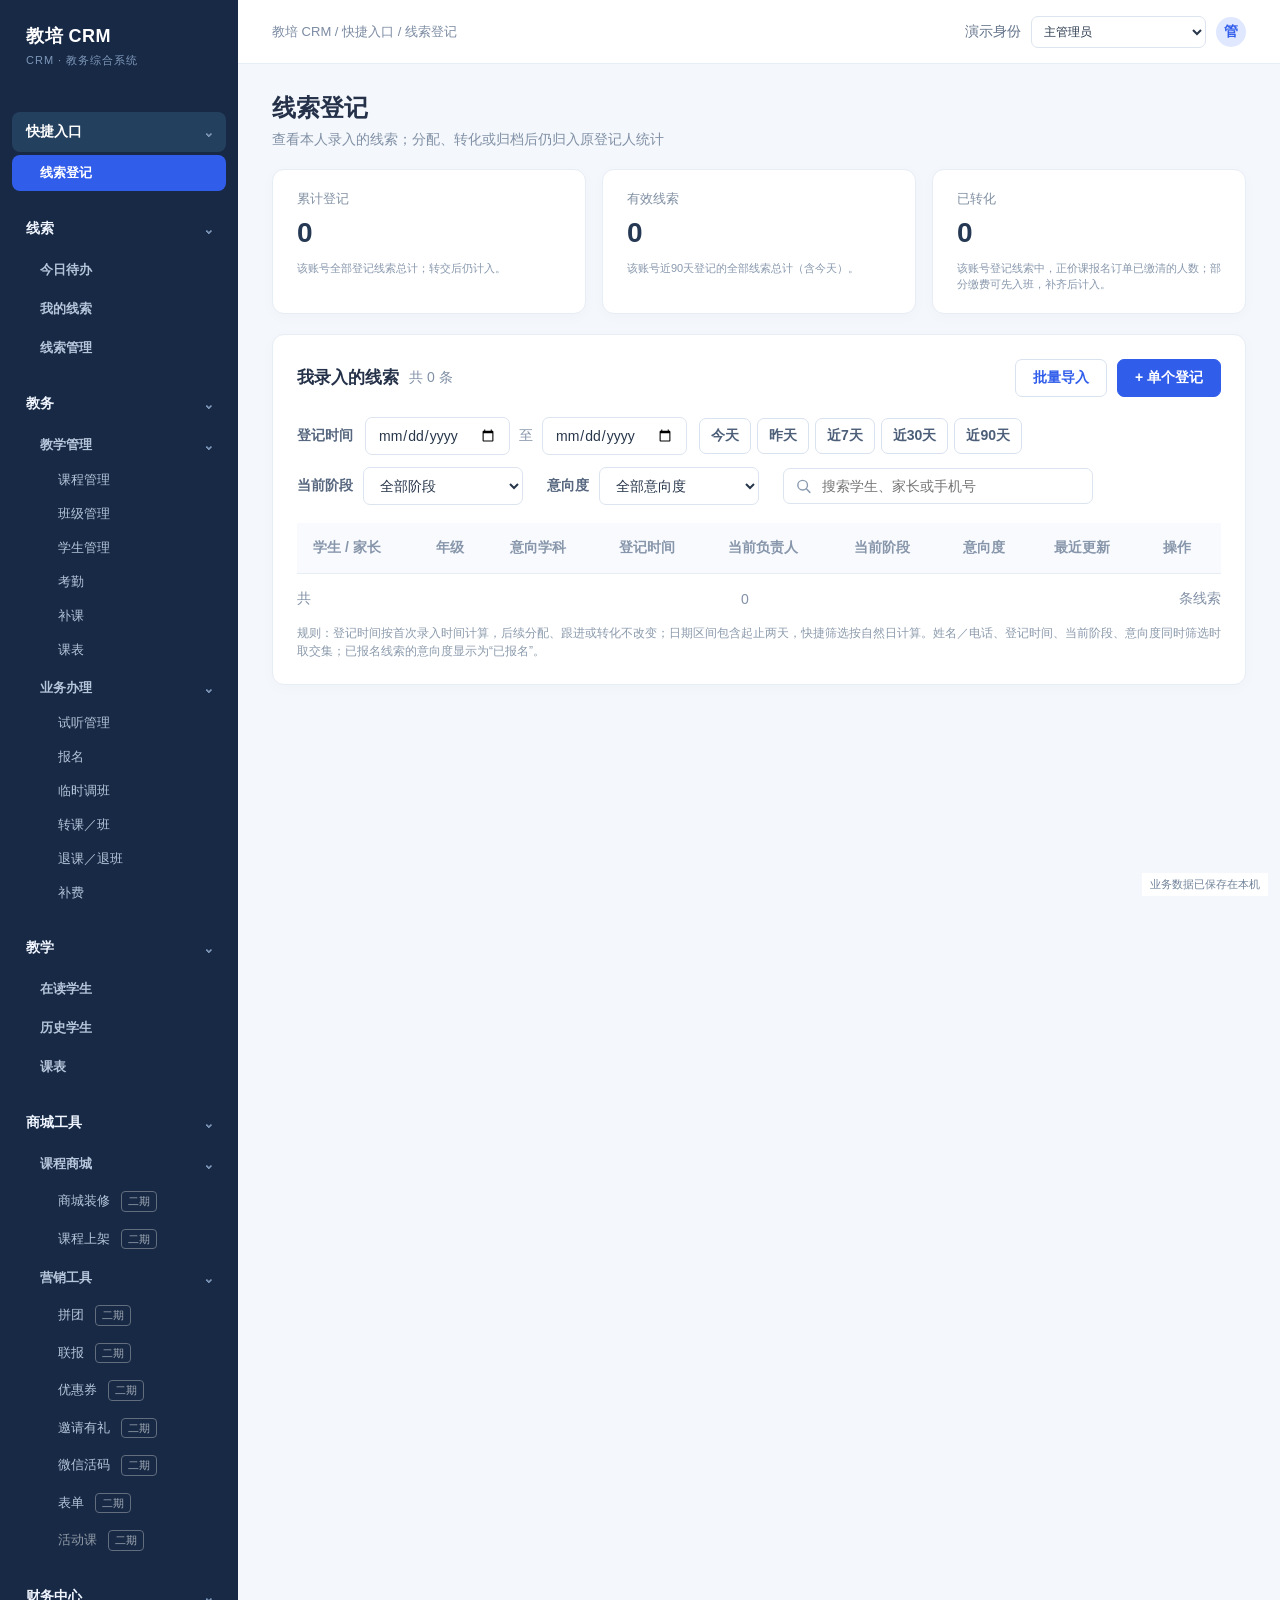
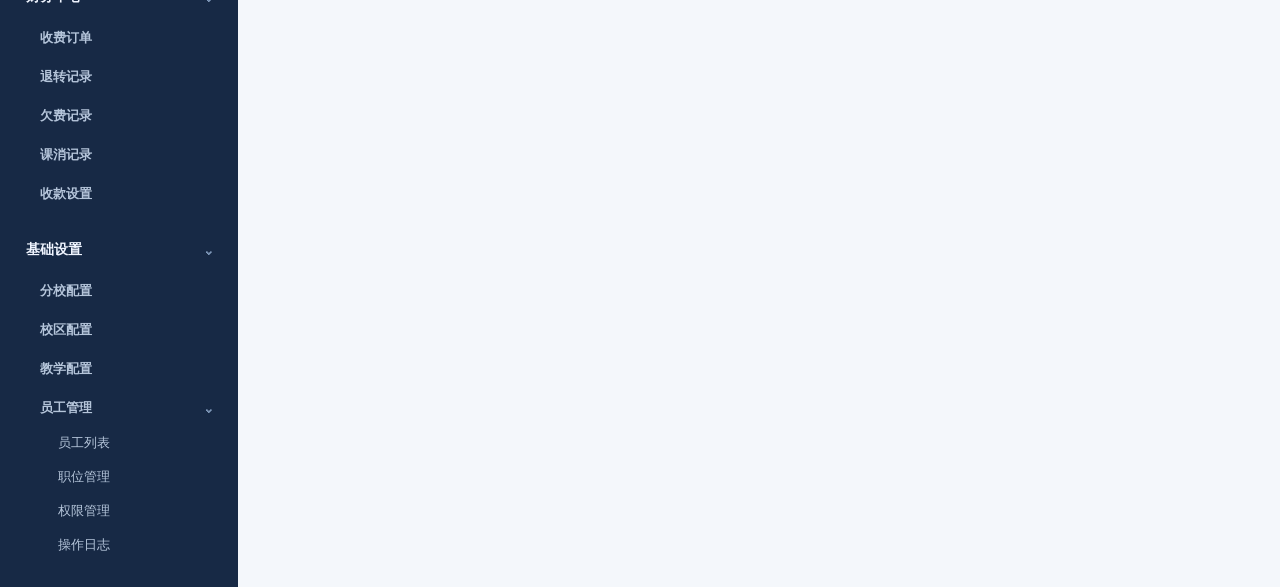
==== commit 6b2fa329: "Publish-V1-CRM-prototype-to-Gitee" ====
--- a/index.html
+++ b/index.html
@@ -6,7 +6,10 @@
   <title>教培 CRM 与教务系统 · 第一批原型</title>
   <style>
     :root{font-family:Inter,"Microsoft YaHei","PingFang SC",sans-serif;color:#243149;background:#f4f7fb;font-size:14px}*{box-sizing:border-box}body{margin:0}button,input,select,textarea{font:inherit}button{cursor:pointer}button:disabled{cursor:not-allowed;opacity:.45}.app{display:flex;min-height:100vh}.sidebar{width:238px;background:#172945;color:#c2d0e4;flex-shrink:0;padding:24px 12px}.brand{font-size:18px;font-weight:700;color:white;padding:0 14px 26px;letter-spacing:.5px}.brand small{display:block;color:#7f98b9;font-size:11px;font-weight:500;margin-top:5px;letter-spacing:1px}.menu-title{font-size:11px;color:#7490b2;margin:18px 12px 8px}.menu-item{display:block;width:100%;border:0;background:transparent;color:#b5c5da;text-align:left;padding:11px 14px;border-radius:8px;margin:2px 0}.menu-item:hover{background:#24405f}.menu-item.active{background:#315deb;color:white;font-weight:600}.menu-item.muted{opacity:.6}.main{min-width:0;flex:1}.topbar{height:64px;background:#fff;border-bottom:1px solid #e7edf5;display:flex;align-items:center;justify-content:space-between;padding:0 34px}.topbar .crumb{font-size:13px;color:#7b8ba2}.topbar .user{display:flex;align-items:center;gap:10px;color:#63738a}.avatar{width:30px;height:30px;border-radius:50%;background:#dfe8ff;color:#315deb;display:grid;place-items:center;font-weight:700}.content{padding:28px 34px 60px;max-width:1600px;margin:auto}.heading{display:flex;justify-content:space-between;align-items:flex-start;margin-bottom:20px}.heading h1{font-size:24px;margin:0 0 7px}.subtitle{color:#8090a6;margin:0}.card{background:white;border:1px solid #e7edf5;border-radius:12px;box-shadow:0 3px 15px #1c385006}.pad{padding:24px}.tabs{display:flex;gap:32px;border-bottom:1px solid #e8edf4;padding:0 24px}.tab{border:0;background:transparent;color:#7b8ba2;padding:19px 2px 16px;border-bottom:3px solid transparent;font-weight:600}.tab.active{color:#315deb;border-color:#315deb}.tab:disabled{color:#b9c3cf}.section-title{font-size:17px;font-weight:700;margin:0 0 20px}.toolbar{display:flex;align-items:center;justify-content:space-between;gap:14px;margin-bottom:20px}.toolbar-left,.toolbar-right{display:flex;align-items:center;gap:10px;flex-wrap:wrap}.btn{border:1px solid #d9e2ef;background:#fff;color:#315deb;border-radius:7px;padding:9px 17px;font-weight:600;min-height:38px}.btn:hover{background:#f6f8ff}.btn.primary{background:#315deb;border-color:#315deb;color:#fff}.btn.primary:hover{background:#244ed5}.btn.danger{color:#d84b56}.btn.small{padding:6px 10px;min-height:30px}.count{color:#8090a6}.table-wrap{overflow:auto}.table{width:100%;border-collapse:collapse;min-width:760px}.table th{text-align:left;color:#8796aa;background:#f8fafe;font-weight:600;padding:16px;border-bottom:1px solid #e7edf5}.table td{padding:17px 16px;border-bottom:1px solid #edf1f6;vertical-align:middle}.table tr:last-child td{border-bottom:0}.table a,.link{color:#315deb;text-decoration:none;cursor:pointer}.badge{display:inline-block;border-radius:99px;padding:4px 10px;background:#e9f8f0;color:#16915c;font-size:12px}.badge.off{background:#f0f2f5;color:#8792a1}.actions{display:flex;gap:12px;white-space:nowrap}.filters{display:flex;gap:10px;margin-bottom:20px;flex-wrap:wrap}.input,.select,.textarea{width:100%;border:1px solid #dce4ef;background:#fff;border-radius:7px;min-height:40px;padding:9px 12px;color:#27364b;outline:none}.input:focus,.select:focus,.textarea:focus{border-color:#315deb;box-shadow:0 0 0 3px #315deb19}.textarea{min-height:85px;resize:vertical}.filters .input{width:250px}.filters .select{width:155px}.form-grid{display:grid;grid-template-columns:repeat(2,minmax(0,1fr));gap:20px 28px;max-width:900px}.field label{display:block;color:#56677f;margin-bottom:8px}.required:before{content:"* ";color:#ef6972}.help{font-size:12px;color:#96a3b4;margin-top:7px}.full{grid-column:1/-1}.inline{display:flex;gap:10px}.inline>*{flex:1}.form-actions{display:flex;gap:10px;margin-top:26px}.divider{border:0;border-top:1px solid #edf1f6;margin:28px 0}.subcard{border:1px solid #e7edf5;border-radius:9px;padding:20px;margin-top:20px}.subcard-head{display:flex;justify-content:space-between;align-items:center;margin-bottom:15px}.subcard h3{margin:0;font-size:15px}.muted{color:#8b9aac}.empty{padding:38px;text-align:center;color:#9aa8b8;background:#fbfcfe;border:1px dashed #dce4ef;border-radius:8px}.config-table{width:100%;border-collapse:collapse;max-width:920px}.config-table th,.config-table td{padding:14px 12px;text-align:left;border-bottom:1px solid #edf1f6}.config-table th{background:#f8fafe;color:#8190a3}.switch{position:relative;display:inline-block;width:40px;height:23px;vertical-align:middle}.switch input{opacity:0;width:0;height:0}.switch span{position:absolute;inset:0;background:#bbc4d1;border-radius:99px;transition:.2s}.switch span:before{content:"";position:absolute;left:3px;top:3px;width:17px;height:17px;border-radius:50%;background:white;transition:.2s}.switch input:checked+span{background:#315deb}.switch input:checked+span:before{transform:translateX(17px)}.notice{background:#eff5ff;border:1px solid #d9e8ff;color:#52729e;padding:12px 14px;border-radius:7px;margin:0 0 20px}.pill{display:inline-block;color:#7290bd;background:#f1f5fc;padding:6px 10px;border-radius:6px;margin:4px 6px 4px 0}.checkrow{display:flex;flex-wrap:wrap;gap:14px 22px;margin:12px 0 24px}.checkrow label{color:#5a6b82;white-space:nowrap}.checkrow input{accent-color:#315deb}.permission-block{border-top:1px solid #edf1f6;padding:20px 0}.permission-block:first-of-type{border-top:0}.permission-block h3{margin:0;font-size:15px}.toast{position:fixed;right:28px;bottom:26px;background:#20324b;color:white;padding:12px 18px;border-radius:8px;box-shadow:0 8px 22px #10233d30;display:none}.toast.show{display:block}@media(max-width:900px){.sidebar{width:190px}.content{padding:20px}.form-grid{grid-template-columns:1fr}.topbar{padding:0 20px}}@media(max-width:680px){.app{display:block}.sidebar{width:100%;height:auto;padding:10px;display:flex;overflow:auto;align-items:center}.brand{font-size:14px;padding:8px;white-space:nowrap}.brand small,.menu-title{display:none}.menu-item{width:auto;white-space:nowrap}.topbar{display:none}.content{padding:18px}.tabs{gap:18px;overflow:auto;white-space:nowrap}}
-  </style>
+  .profile-timeline{border-left:2px solid #dbe5f7;margin:20px 0 0 8px;padding-left:24px}.profile-event{position:relative;padding:0 0 26px;margin-bottom:20px;border-bottom:1px solid #e8edf5}.profile-event:before{content:'';position:absolute;left:-31px;top:5px;width:10px;height:10px;border-radius:50%;background:#3459f5;border:2px solid #fff}.profile-event time{color:#8093ad;font-size:12px}.profile-text{white-space:pre-wrap;overflow-wrap:anywhere;line-height:1.8}.profile-learning-card{padding:20px;border:1px solid #e1e8f4;border-radius:8px;margin-top:16px}.profile-score{font-size:22px;color:#3155ef}.profile-score .muted{font-size:14px}.profile-school-row{display:grid;grid-template-columns:1fr 2fr 1fr auto;gap:8px;margin-bottom:8px}@media(max-width:700px){.profile-school-row{grid-template-columns:1fr 1fr}.profile-event .toolbar{align-items:flex-start;gap:8px;flex-direction:column}}
+.term-default-heading{display:flex;align-items:center;justify-content:space-between;gap:8px;min-height:30px;margin-bottom:5px}.term-default-heading label{margin:0!important;flex-shrink:0}.term-default-controls{display:flex;align-items:center;gap:6px;flex-wrap:wrap;justify-content:flex-end}.term-default-button{font-size:12px;padding:2px 7px;min-height:24px}.term-default-note{margin:0;font-size:11px}.student-management-filters,.class-management-filters{align-items:end}
+[id^="archive-"][hidden]{display:none!important}
+</style>
   <link rel="stylesheet" href="academic.css">
   <link rel="stylesheet" href="navigation.css">
   <link rel="stylesheet" href="leads.css">
@@ -24,8 +27,6 @@
     <button class="nav-toggle nav-level-1" type="button" data-nav-toggle="shortcuts" aria-expanded="true" aria-controls="nav-shortcuts">快捷入口 <span class="nav-chevron">⌄</span></button>
     <div class="nav-children" id="nav-shortcuts">
       <button class="menu-item nav-level-2" data-page="quickRegister">线索登记</button>
-      <button class="menu-item nav-level-2" data-page="quickTrial">预约试听</button>
-      <button class="menu-item nav-level-2" data-page="quickEnroll">报名</button>
     </div>
     <button class="nav-toggle nav-level-1" type="button" data-nav-toggle="leads" aria-expanded="true" aria-controls="nav-leads">线索 <span class="nav-chevron">⌄</span></button>
     <div class="nav-children" id="nav-leads">
@@ -58,21 +59,24 @@
     <div class="nav-children" id="nav-learning">
       <button class="menu-item nav-level-2" data-page="learningActive">在读学生</button>
       <button class="menu-item nav-level-2" data-page="learningHistory">历史学生</button>
-      <button class="menu-item nav-level-2" data-page="learningData">数据管理</button>
+      <button class="menu-item nav-level-2" data-page="learningData">课表</button>
     </div>
     <button class="nav-toggle nav-level-1" type="button" data-nav-toggle="mall" aria-expanded="true" aria-controls="nav-mall">商城工具 <span class="nav-chevron">⌄</span></button>
     <div class="nav-children" id="nav-mall">
       <button class="nav-toggle nav-level-2" type="button" data-nav-toggle="courseMall" aria-expanded="true" aria-controls="nav-course-mall">课程商城 <span class="nav-chevron">⌄</span></button>
       <div class="nav-children" id="nav-course-mall">
-        <button class="menu-item nav-level-3" data-page="mallDecor">商城装修</button>
-        <button class="menu-item nav-level-3" data-page="mallShelf">课程上架</button>
+        <button class="menu-item nav-level-3" data-page="mallDecor">商城装修 <span class="nav-phase-badge">二期</span></button>
+        <button class="menu-item nav-level-3" data-page="mallShelf">课程上架 <span class="nav-phase-badge">二期</span></button>
       </div>
       <button class="nav-toggle nav-level-2" type="button" data-nav-toggle="marketing" aria-expanded="true" aria-controls="nav-marketing">营销工具 <span class="nav-chevron">⌄</span></button>
       <div class="nav-children" id="nav-marketing">
-        <button class="menu-item nav-level-3" data-page="mallGroup">拼团</button>
-        <button class="menu-item nav-level-3" data-page="mallJoint">联报</button>
-        <button class="menu-item nav-level-3" data-page="mallCoupon">优惠券</button>
-        <button class="menu-item nav-level-3" data-page="marketingForms">表单</button>
+        <button class="menu-item nav-level-3" data-page="mallGroup">拼团 <span class="nav-phase-badge">二期</span></button>
+        <button class="menu-item nav-level-3" data-page="mallJoint">联报 <span class="nav-phase-badge">二期</span></button>
+        <button class="menu-item nav-level-3" data-page="mallCoupon">优惠券 <span class="nav-phase-badge">二期</span></button>
+        <button class="menu-item nav-level-3" data-page="mallInvite">邀请有礼 <span class="nav-phase-badge">二期</span></button>
+        <button class="menu-item nav-level-3" data-page="wechatLive">微信活码 <span class="nav-phase-badge">二期</span></button>
+        <button class="menu-item nav-level-3" data-page="marketingForms">表单 <span class="nav-phase-badge">二期</span></button>
+        <button class="menu-item nav-level-3 nav-coming-soon" type="button" disabled title="活动课将在二期开发">活动课 <span class="nav-phase-badge">二期</span></button>
       </div>
     </div>
     <button class="nav-toggle nav-level-1" type="button" data-nav-toggle="finance" aria-expanded="true" aria-controls="nav-finance">财务中心 <span class="nav-chevron">⌄</span></button>
@@ -101,7 +105,7 @@
 </div>
 <div class="toast" id="toast"></div>
 <script>
-const state={page:'system',mode:'list',tab:'机构信息',editing:false,campusEdit:null,staffEdit:null,campuses:[{name:'城中校区',rooms:8,seats:180,active:true,address:'江苏省 苏州市 姑苏区 人民路18号',merchant:'苏州思跃教育科技有限公司'},{name:'园区校区',rooms:5,seats:120,active:true,address:'江苏省 苏州市 工业园区 星湖街66号',merchant:'苏州思跃教育科技有限公司'},{name:'新区校区',rooms:3,seats:75,active:false,address:'江苏省 苏州市 虎丘区 长江路28号',merchant:'未绑定'}],staff:[{name:'袁老师',phone:'130****3533',gender:'男',campus:'城中校区',roles:'前台、教务、面授主讲',active:true},{name:'陈老师',phone:'138****6281',gender:'女',campus:'园区校区',roles:'校区主管、招生',active:true}],config:{学科:[['语文',false,'语文'],['数学',true,'数学'],['英语',false,'英语'],['物理',true,'物理'],['化学',false,'化学'],['生物',false,'生物']],学期:[['春季',true,'春季'],['暑期',true,'暑期'],['秋季',true,'秋季'],['寒假',true,'寒假'],['全季',true,'全季']],年级:[['1年级',false,'1年级'],['2年级',false,'2年级'],['3年级',true,'3年级'],['4年级',true,'4年级'],['5年级',true,'5年级'],['6年级',true,'6年级']],班型:[['创新班',true,'大伟长班'],['尖子班',true,'校内拔高'],['提高班',true,'刷题班'],['X班',true,'S+班'],['Y班',true,'S班'],['Z班',true,'培优班']]}};
+const state={page:'quickRegister',mode:'list',tab:'机构信息',editing:false,campusEdit:null,staffEdit:null,campuses:[{name:'城中校区',rooms:8,seats:180,active:true,address:'江苏省 苏州市 姑苏区 人民路18号',merchant:'苏州思跃教育科技有限公司'},{name:'园区校区',rooms:5,seats:120,active:true,address:'江苏省 苏州市 工业园区 星湖街66号',merchant:'苏州思跃教育科技有限公司'},{name:'新区校区',rooms:3,seats:75,active:false,address:'江苏省 苏州市 虎丘区 长江路28号',merchant:'未绑定'}],staff:[{name:'袁老师',phone:'130****3533',gender:'男',campus:'城中校区',roles:'前台、教务、面授主讲',active:true},{name:'陈老师',phone:'138****6281',gender:'女',campus:'园区校区',roles:'校区主管、招生',active:true}],config:{学科:[['语文',false,'语文'],['数学',true,'数学'],['英语',false,'英语'],['物理',true,'物理'],['化学',false,'化学'],['生物',false,'生物']],学期:[['春季',true,'春季'],['暑期',true,'暑期'],['秋季',true,'秋季'],['寒假',true,'寒假'],['全季',true,'全季']],年级:[['1年级',false,'1年级'],['2年级',false,'2年级'],['3年级',true,'3年级'],['4年级',true,'4年级'],['5年级',true,'5年级'],['6年级',true,'6年级']],班型:[['创新班',true,'大伟长班'],['尖子班',true,'校内拔高'],['提高班',true,'刷题班'],['X班',true,'S+班'],['Y班',true,'S班'],['Z班',true,'培优班']]}};
 const $=s=>document.querySelector(s), esc=s=>String(s??'').replace(/[&<>"']/g,c=>({'&':'&amp;','<':'&lt;','>':'&gt;','"':'&quot;',"'":'&#39;'}[c]));
 function heading(title,sub){return `<div class="heading"><div><h1>${title}</h1><p class="subtitle">${sub}</p></div></div>`}
 function toast(msg){const e=$('#toast');e.textContent=msg;e.classList.add('show');setTimeout(()=>e.classList.remove('show'),2600)}
@@ -207,15 +211,82 @@
 <script src="class-setup.js"></script>
 <script src="class-schedule.js"></script>
 <script src="class-details.js"></script>
+<script src="student-terms.js"></script>
+<script src="class-filters.js"></script>
+<script src="student-profile.js"></script>
+<script src="teaching-default-term.js"></script>
+<script src="student-exams.js"></script>
+<script src="attendance-filters.js"></script>
+<script src="makeup-picker.js"></script>
+<script src="makeup-resolution.js"></script>
+<script src="trial-management.js"></script>
+<link rel="stylesheet" href="schedule-calendar.css">
+<script src="schedule-calendar.js"></script>
+<link rel="stylesheet" href="temp-move-search.css">
+<script src="temp-move-search.js"></script>
+<script src="transfer-search.js"></script>
+<script src="withdraw-refund.js"></script>
+<link rel="stylesheet" href="refund-workflow.css">
+<script src="refund-workflow.js"></script>
+<script src="refund-call-flow.js"></script>
+<link rel="stylesheet" href="supplement-payment.css">
+<script src="supplement-payment.js"></script>
+<link rel="stylesheet" href="teacher-portal.css">
+<script src="teacher-portal.js"></script>
+<link rel="stylesheet" href="mall-decor-editor.css">
+<script src="mall-decor-editor.js"></script>
+<link rel="stylesheet" href="mall-shelf-classes.css">
+<script src="mall-shelf-classes.js"></script>
+<link rel="stylesheet" href="mall-group-form.css">
+<script src="mall-group-form.js"></script>
+<link rel="stylesheet" href="mall-group-share.css">
+<script src="qrcode-vendor.js"></script>
+<script src="group-share-codec.js"></script>
+<script src="mall-group-share.js"></script>
+<link rel="stylesheet" href="mall-joint-form.css">
+<script src="mall-joint-form.js"></script>
+<link rel="stylesheet" href="mall-joint-share.css">
+<script src="joint-share-codec.js"></script>
+<script src="mall-joint-share.js"></script>
+<link rel="stylesheet" href="mall-coupon-form.css">
+<script src="mall-coupon-form.js"></script>
+<script src="mall-invitation.js"></script>
+<link rel="stylesheet" href="marketing-form-workbench.css">
+<script src="marketing-form-workbench.js"></script>
+<script src="marketing-form-settings.js"></script>
+<script src="marketing-form-responses.js"></script>
+<link rel="stylesheet" href="wechat-live.css">
+<script src="wechat-live-runtime.js"></script>
+<script src="wechat-live.js"></script>
+<script src="finance-data.js"></script>
+<script src="config-integrity.js"></script>
+<script src="transfer-settlement.js"></script>
+<script src="temp-move-records.js"></script>
+<script src="catalog-integrity.js"></script>
+<script src="demo-ledger.js"></script>
+<script src="batch-import.js"></script>
+<script src="batch-import-extended.js"></script>
+<script src="coupon-wallet.js"></script>
+<script src="student-lifecycle.js"></script>
+<script src="renewal-periods.js"></script>
+<script src="clean-start.js"></script>
+<script src="business-storage.js"></script>
 <style>
+.class-management-filters{display:grid;grid-template-columns:repeat(4,minmax(0,1fr));gap:18px 16px}.class-management-filters .field{min-width:0}
+.class-management-search{grid-column:span 2}.class-management-filter-actions{margin-top:16px}.class-management-filter-actions .help{margin:0}
+@media(max-width:1100px){.class-management-filters{grid-template-columns:repeat(2,minmax(0,1fr))}}
+@media(max-width:650px){.class-management-filters{grid-template-columns:1fr}.class-management-search{grid-column:auto}}
+.student-management-filters{display:grid;grid-template-columns:repeat(4,minmax(0,1fr));gap:18px 16px}.student-management-filters .field{min-width:0}
+.student-management-reset{margin-top:16px}.student-management-reset .help{margin:0}
+@media(max-width:1100px){.student-management-filters{grid-template-columns:repeat(2,minmax(0,1fr))}}
+@media(max-width:650px){.student-management-filters{grid-template-columns:1fr}}
 .class-detail-heading h1{font-size:22px;margin:0}.class-detail-layout{display:grid;gap:18px}
 .class-detail-layout .section-title{font-size:16px;border-left:3px solid #315deb;padding-left:10px}
 .class-detail-grid{display:grid;grid-template-columns:repeat(4,minmax(0,1fr));gap:22px 28px;margin:0}
 .class-detail-field{display:flex;gap:12px;align-items:baseline;min-width:0}.class-detail-field.wide{grid-column:1/-1}
 .class-detail-field dt{color:#8090a6;flex-shrink:0}.class-detail-field dd{margin:0;overflow-wrap:anywhere}
-.class-detail-fees{display:flex;gap:60px;flex-wrap:wrap;margin:24px 0 8px}
 @media(max-width:1100px){.class-detail-grid{grid-template-columns:repeat(2,minmax(0,1fr))}}
-@media(max-width:650px){.class-detail-grid{grid-template-columns:1fr}.class-detail-heading{flex-wrap:wrap}.class-detail-fees{gap:22px}}
+@media(max-width:650px){.class-detail-grid{grid-template-columns:1fr}.class-detail-heading{flex-wrap:wrap}}
 .class-schedule-line{display:flex;align-items:center;gap:14px;flex-wrap:wrap;margin:20px 0}
 .class-schedule-line>label:first-child,.class-schedule-line>span.required{min-width:104px}
 .class-schedule-line>.input{width:280px;max-width:100%}
--- a/navigation.css
+++ b/navigation.css
@@ -8,4 +8,7 @@
 .nav-chevron{color:#7f98b9;font-size:16px;line-height:1;transition:transform .2s}
 .nav-toggle[aria-expanded="false"] .nav-chevron{transform:rotate(-90deg)}
 .nav-children[hidden]{display:none!important}
+.menu-item.nav-coming-soon:disabled{color:#929aa6;opacity:1;background:transparent;cursor:not-allowed}
+.nav-phase-badge{display:inline-block;margin-left:8px;padding:1px 6px;border:1px solid #626d7d;border-radius:4px;color:#a4acb7;font-size:11px;line-height:1.5;vertical-align:middle}
+.tab .nav-phase-badge{border-color:#d4dbe5;color:#68788e;background:#f4f6f9;font-weight:400}
 @media(max-width:680px){.sidebar{display:block;max-height:280px;overflow:auto}.nav-level-1,.nav-level-2,.nav-level-3{white-space:normal}.nav-level-3{width:100%}}
--- a/leads.css
+++ b/leads.css
@@ -40,7 +40,14 @@
 .lead-follow-card .lead-operation{margin:0;gap:10px}
 .lead-detail-wrap .lead-enroll-action{color:#338b51;border-color:#64a17b}
 .lead-detail-dock{position:fixed;bottom:0;left:238px;right:0;z-index:5;background:#fffffff5;border-top:1px solid #e3e5e8;padding:14px 34px;padding-bottom:max(14px,env(safe-area-inset-bottom))}
-.lead-detail-dock-inner{max-width:1000px;margin:auto;display:flex;gap:10px;flex-wrap:wrap}
+.lead-detail-dock-inner{max-width:1000px;margin:auto;display:flex;align-items:center;gap:10px;flex-wrap:wrap}
+.lead-completion-actions{position:sticky;bottom:-24px;background:#fff;border-top:1px solid #e3e5e8;padding:14px 0 8px;margin-top:20px;z-index:1}
+.lead-completion-actions>p{margin:0;color:#52657d;font-size:13px}
+.lead-completion-actions .lead-operation{margin-bottom:0}
+.lead-completion-actions .lead-enroll-action{color:#338b51;border-color:#64a17b}
+.lead-follow-time-dialog{width:min(420px,90vw);border:1px solid #e3e5e8;border-radius:12px;padding:24px;color:#243149;box-shadow:0 22px 55px #17294540}
+.lead-follow-time-dialog::backdrop{background:#17294588}
+.lead-follow-time-dialog h2{margin:0 0 22px;font-size:18px}
 .lead-detail-wrap .lead-call-action{background:#5989ce;color:#fff;border-color:#5989ce}
 .lead-detail-wrap .lead-upload-action{background:#242829;color:#fff;border-color:#242829}
 @media(max-width:900px){.lead-detail-dock{left:190px;padding-left:20px;padding-right:20px}}
@@ -96,3 +103,4 @@
 .order-filters{display:grid;grid-template-columns:repeat(4,minmax(0,1fr));gap:18px 16px}.order-filters .field{min-width:0;margin:0}.order-filters .field>label{display:block;margin-bottom:8px}.order-filters .input,.order-filters .select{width:100%;min-width:0}.order-date-range{display:flex;align-items:center;gap:6px}.order-date-range .input{flex:1;width:0;padding-left:6px;padding-right:6px}.order-date-range>span{color:#8796aa;font-size:12px}.order-filter-actions{justify-content:flex-end;margin:18px 0}.order-filter-actions .btn+.btn{margin-left:8px}@media(max-width:1150px){.order-filters{grid-template-columns:repeat(2,minmax(0,1fr))}}@media(max-width:640px){.order-filters{grid-template-columns:1fr}}
 .enrollment-checkout>section{margin-bottom:42px}.enrollment-checkout .section-title{font-size:15px;margin-bottom:20px}.checkout-student{font-size:13px;margin-bottom:16px}.enrollment-checkout .table th,.enrollment-checkout .table td{width:33.333%}.enrollment-checkout .table td{vertical-align:middle}.checkout-field{display:flex;align-items:flex-start;gap:12px;margin:22px 0;font-size:13px;min-height:32px}.checkout-field>label{width:80px;flex-shrink:0;text-align:right;color:#8291a5;line-height:38px}.checkout-field>span,.checkout-field>strong{line-height:38px}.checkout-field>.select{width:320px;max-width:100%}.checkout-field>.textarea{width:600px;max-width:100%;min-height:85px}.checkout-field .lead-radio{padding:9px 0}.checkout-link{border:0;background:none;color:#315deb;padding:10px 0;cursor:pointer}.checkout-receipts{display:flex;flex-direction:column;gap:10px}.checkout-receipt{display:flex;gap:7px;align-items:center}.checkout-receipt .select{width:100px}.checkout-receipt .input{width:145px}.checkout-add{border:0;background:#315deb;color:white;border-radius:50%;width:22px;height:22px;font-size:18px;line-height:20px;cursor:pointer}.checkout-payment-notice{margin-left:92px;color:#8291a5;font-size:13px}.checkout-error{color:#d75249}.checkout-actions{justify-content:center}@media(max-width:600px){.checkout-field{gap:8px}.checkout-field>label{width:66px}.checkout-receipt{flex-wrap:wrap}.checkout-receipt .input{width:120px}.checkout-payment-notice{margin-left:74px}}
 .lead-multi-person{display:flex;align-items:center;gap:10px}.lead-multi-person input{width:16px;height:16px;accent-color:#3458f5}.lead-multi-candidate{cursor:pointer}.lead-multi-selection{display:flex;flex-wrap:wrap;align-items:center;gap:8px;margin-top:14px}.lead-multi-selection>span{color:#7b8ba2}
+.lead-school-heading{display:flex;align-items:center;gap:18px;flex-wrap:wrap;color:#56677f;margin-bottom:8px}.lead-school-heading .lead-radio{padding:0}.lead-school-heading .lead-radio label{display:inline-flex;align-items:center;gap:5px;margin:0}
--- a/schedule-calendar.css
+++ b/schedule-calendar.css
@@ -0,0 +1,11 @@
+.schedule-date-bar{display:flex;align-items:center;justify-content:space-between;gap:16px;flex-wrap:wrap;padding:14px 16px;background:#f8fafe;margin-bottom:18px;border-radius:6px}
+.schedule-legend{display:flex;gap:14px;color:#4285a7;font-size:12px}.schedule-legend .conflict{color:#cf724c}
+.schedule-scroll{max-height:68vh;overflow:auto;border:1px solid #e4eaf2;position:relative;background:#fff}
+.schedule-time-grid{display:grid;position:relative}.schedule-axis-heading,.schedule-room-heading{position:sticky;top:0;z-index:3;background:#f7f9fc;border-bottom:1px solid #dfe6ee;border-right:1px solid #e4eaf2;padding:14px;text-align:center;font-weight:600;color:#63738a}
+.schedule-axis-heading{left:0;z-index:4}.schedule-time-axis{position:sticky;left:0;z-index:2;background:#f8fafe;border-right:1px solid #e4eaf2}.schedule-time-axis span{position:absolute;left:12px;font-size:12px;color:#8090a6;transform:translateY(-50%)}.schedule-time-axis span:first-child{transform:none}
+.schedule-room-track{position:relative;border-right:1px solid #e4eaf2;background:repeating-linear-gradient(to bottom,transparent 0,transparent 29px,#edf1f6 29px,#edf1f6 30px,transparent 30px,transparent 59px,#dfe6ee 59px,#dfe6ee 60px)}
+.schedule-event{display:flex;flex-direction:column;gap:4px;text-align:left;width:100%;min-width:0;border:1px solid #cde7f1;border-left:3px solid #57a6c3;background:#e6f5fc;color:#2d586c;border-radius:5px;padding:7px 8px;line-height:1.4;font-size:12px;overflow:hidden;cursor:default}.schedule-event strong{font-weight:600;overflow-wrap:anywhere}.schedule-event span{display:block}.schedule-event:focus-visible{outline:2px solid #315deb;outline-offset:1px}.schedule-room-track>.schedule-event{position:absolute;z-index:1}.schedule-event:hover,.schedule-event:focus{filter:brightness(.98);box-shadow:0 2px 8px #18344e20}.schedule-event.conflict{background:#fff0e7;border-color:#f4ceba;border-left-color:#dc845b;color:#8c4b2c}.schedule-conflict-label{font-weight:600}
+.schedule-week-table{width:100%;min-width:1250px;border-collapse:separate;border-spacing:0;table-layout:fixed}.schedule-week-table th,.schedule-week-table td{padding:12px;border-right:1px solid #e8edf3;border-bottom:1px solid #e8edf3;vertical-align:top}.schedule-week-table thead th{position:sticky;top:0;z-index:3;background:#f8fafe;font-size:12px;color:#8595a9;text-align:center}.schedule-week-table th:first-child{width:170px;position:sticky;left:0;background:#f8fafe;z-index:2;text-align:left}.schedule-week-table thead th:first-child{z-index:4}.schedule-week-table td{height:112px}.schedule-week-table th small{display:block;color:#91a0b3;font-weight:400;margin-top:6px}.schedule-week-table .schedule-event+.schedule-event{margin-top:8px}.schedule-week-table .is-today{color:#315deb;background:#eff4ff}.schedule-free{color:#abb7c5;display:block;text-align:center;padding-top:16px;font-size:12px}
+.schedule-tooltip{position:fixed;z-index:1200;width:360px;max-width:calc(100vw - 24px);max-height:calc(100vh - 24px);overflow:auto;padding:16px;background:#e7f6ff;border:1px solid #badcec;border-radius:7px;box-shadow:0 8px 25px #1b355530;color:#314c5e;pointer-events:none;font-size:13px}.schedule-tooltip[hidden]{display:none}.schedule-tooltip-title{display:block;margin-bottom:12px;font-size:14px}.schedule-tooltip dl{margin:0}.schedule-tooltip dl>div{display:grid;grid-template-columns:82px minmax(0,1fr);gap:8px;margin-top:7px;line-height:1.5}.schedule-tooltip dt{color:#728da0}.schedule-tooltip dd{margin:0;overflow-wrap:anywhere}
+.schedule-order{margin:0 0 20px;max-width:640px}.schedule-order-row{display:flex;align-items:center;justify-content:space-between;gap:16px;padding:10px 0;border-top:1px solid #edf1f6}.schedule-order-row:first-of-type{border-top:0}
+@media(max-width:700px){.schedule-date-bar{padding:12px}.schedule-date-bar strong{font-size:12px}.schedule-scroll{max-height:65vh}}
--- a/temp-move-search.css
+++ b/temp-move-search.css
@@ -0,0 +1,2 @@
+.temp-move-picker{position:relative}.temp-move-search-row{position:relative}.temp-move-search-row>.input{padding-right:42px}.temp-move-toggle{position:absolute;right:1px;top:1px;bottom:1px;width:38px;border:0;border-radius:0 6px 6px 0;background:transparent;color:#63738a;font-size:20px}.temp-move-options{position:absolute;left:0;right:0;top:calc(100% + 5px);z-index:30;max-height:280px;overflow:auto;background:#fff;border:1px solid #dce4ef;border-radius:7px;box-shadow:0 7px 22px #1d3c5720;padding:5px}.temp-move-options[hidden]{display:none}.temp-move-option{display:block;text-align:left;width:100%;border:0;background:#fff;border-radius:4px;padding:10px;color:#27364b}.temp-move-option:hover,.temp-move-option:focus-visible{background:#edf3ff;outline:none}.temp-move-option[aria-selected="true"]{background:#e8efff;color:#315deb}.temp-move-option strong{display:block;font-weight:500;overflow-wrap:anywhere}.temp-move-option small{display:block;color:#8b9aac;margin-top:4px}.temp-move-no-results{padding:20px 12px;color:#8b9aac;font-size:13px}
+.transfer-mode{border:0;margin:22px 0 0;padding:0;display:flex;gap:28px;flex-wrap:wrap;color:#56677f}.transfer-mode legend{margin-bottom:12px;font-size:14px}.transfer-mode label{cursor:pointer}.transfer-mode input{accent-color:#315deb}
--- a/refund-workflow.css
+++ b/refund-workflow.css
@@ -0,0 +1,14 @@
+.refund-progress{display:flex;gap:10px;list-style:none;padding:0;margin:20px 0;flex-wrap:wrap}.refund-progress li{flex:1;min-width:110px;padding:12px 10px;border-radius:8px;border:1px solid #e2e8f3;background:#fff;color:#8a9bb3;font-size:13px}.refund-progress li span{display:inline-grid;place-items:center;border-radius:50%;background:#edf1f7;width:21px;height:21px;margin-right:7px}.refund-progress .current{color:#3157ed;border-color:#a8b8ff;background:#f1f5ff}.refund-progress .current span{background:#3458f5;color:#fff}.refund-progress .done{color:#239b7f}.refund-current{border-top:3px solid #3458f5}.refund-call-card{border:1px solid #e2e8f3;border-radius:9px;padding:20px;margin-top:16px}.refund-ai{background:#f4f7ff;border-radius:8px;padding:16px;margin-top:16px}.refund-audit{border-left:2px solid #dce5ff;padding:0 0 12px 18px}.refund-audit>.help{margin-left:16px}.refund-call-card audio{max-width:100%}.refund-current .form-grid{margin-bottom:20px}
+.refund-reason-editor{margin:22px 0}.refund-reason-editor .record-textarea{min-height:150px}.refund-reason-editor .record-tools{background:#f8faff}.refund-reason-editor .record-tool-buttons{margin-left:auto}
+.refund-phone-modal{width:680px;max-width:94vw}.refund-result-modal{width:760px;max-width:94vw;max-height:90vh;overflow:auto}.refund-result-modal .form-grid{margin-bottom:20px}.refund-result-modal .record-textarea{min-height:180px}.refund-next-call{padding:12px;background:#f4f7ff;border-radius:7px}.refund-bank-panel .form-grid{margin-top:18px}
+.refund-summary-grid{display:grid;grid-template-columns:minmax(0,1fr) minmax(0,1fr) minmax(0,1fr);gap:20px;align-items:start}.refund-summary-grid>div{overflow-wrap:anywhere}.refund-tabs{display:flex;gap:12px;flex-wrap:wrap}.refund-tabs .btn{min-width:110px}.refund-tabbar{gap:16px;flex-wrap:wrap}@media(max-width:760px){.refund-summary-grid{grid-template-columns:1fr}.refund-tabbar{align-items:flex-start}.refund-tabs .btn{min-width:90px}}
+.refund-communications{border-top:3px solid #3458f5}.refund-call-next{margin-top:24px;padding-top:20px;border-top:1px solid #e2e8f3}.refund-call-transcript{margin-top:16px}.refund-call-recording{margin-top:16px}
+.refund-amount-input{display:flex;align-items:center;gap:10px}.refund-amount-input>.input{flex:1;min-width:0}.refund-fee-help{position:relative;flex-shrink:0}.refund-fee-question{border-radius:50%;width:26px;height:26px;padding:0}.refund-fee-popover{display:none;position:absolute;right:0;top:100%;padding-top:8px;width:min(360px,calc(100vw - 100px));z-index:5;user-select:text;cursor:text}.refund-fee-help:hover .refund-fee-popover,.refund-fee-help:focus-within .refund-fee-popover{display:block}.refund-fee-content{padding:16px;background:#fff;border:1px solid #dce5ff;border-radius:8px;box-shadow:0 8px 24px #20315426;max-height:55vh;overflow:auto}.refund-fee-content .summary-line{gap:24px}.refund-fee-content .help{margin-bottom:0}
+.refund-facts{margin-top:20px;padding-top:18px;border-top:1px solid #e2e8f3}.refund-facts-grid{display:grid;grid-template-columns:repeat(3,minmax(0,1fr));gap:22px 28px}.refund-fact-value{display:flex;align-items:center;gap:10px;min-height:32px;margin-top:5px}.refund-fact-value>span{overflow-wrap:anywhere}.refund-edit-icon{display:inline-flex;align-items:center;justify-content:center;width:27px;height:27px;padding:0;flex-shrink:0}.refund-fact-modal{width:500px;max-width:94vw;max-height:90vh;overflow:auto}.refund-edit-fees{margin-top:18px;user-select:text}@media(max-width:760px){.refund-facts-grid{grid-template-columns:1fr}}
+.refund-student-details{display:inline-block;margin-left:6px;vertical-align:super;line-height:1.4}.refund-details-link{border:0;background:transparent;color:#3458f5;padding:2px 0;cursor:pointer;font:inherit;font-size:12px}.refund-details-link:focus-visible{outline:2px solid #3458f5;outline-offset:3px;border-radius:3px}.refund-student-details .refund-fee-popover{left:0;right:auto;vertical-align:baseline;font-size:13px}.refund-student-details .refund-fee-content{display:block;line-height:1.6}@media(max-width:760px){.refund-student-details .refund-fee-popover{left:-100px;width:min(320px,calc(100vw - 100px))}}
+.refund-account-card{width:400px;max-width:100%;box-sizing:border-box;margin:0 0 18px;padding:14px 16px;background:#f8faff;border:1px solid #dce5ff;border-radius:8px}.refund-account-card .toolbar{gap:12px;margin-bottom:10px}.refund-account-card .toolbar .help{font-weight:normal}.refund-account-row{display:flex;align-items:center;gap:8px;margin:8px 0}.refund-account-row>span{flex:0 0 76px;font-size:13px}.refund-account-row>.input{min-width:0;flex:1;height:30px}.refund-account-copy-text{margin-top:12px;min-height:125px;font-size:13px}
+.refund-fact-value .refund-edit-icon{border:0;background:transparent;color:#333;border-radius:4px}.refund-fact-value .refund-edit-icon:hover{background:#edf2ff;color:#3458f5}.refund-fact-value .refund-edit-icon:focus-visible{outline:2px solid #3458f5;outline-offset:2px}
+.refund-bank-summary{grid-column:1/-1}.refund-bank-heading{display:flex;align-items:center;gap:5px}.refund-bank-details-modal{width:460px;max-width:94vw;max-height:90vh;overflow:auto}.refund-bank-detail-row{display:grid;grid-template-columns:90px minmax(0,1fr);gap:10px;padding:12px 0;border-bottom:1px solid #edf1f7}.refund-bank-detail-row>span{overflow-wrap:anywhere}.refund-bank-details-modal .field{margin-bottom:14px}
+.refund-communication-toolbar{gap:16px;flex-wrap:wrap}.refund-communication-actions{gap:8px;flex-wrap:wrap}.refund-approval-action{display:flex;justify-content:flex-end;margin-top:20px}.refund-approval-action>.btn{min-width:160px;min-height:44px;font-size:16px}.refund-approval-modal{width:640px;max-width:94vw;max-height:90vh;overflow:auto}.refund-approval-modal textarea{min-height:130px}
+.refund-approval-modal{width:1040px}.refund-approval-basic-grid{display:grid;grid-template-columns:1fr 1fr 1fr;gap:20px}.refund-approval-basic-grid p{margin:8px 0 16px}.refund-approval-fees{padding:16px 20px;background:#f8faff;border:1px solid #e2e8f3;border-radius:8px}.refund-approval-refund{margin-top:20px;align-items:start}.refund-approval-records,.refund-approval-decision{margin-top:24px;padding-top:20px;border-top:1px solid #e2e8f3}.refund-approval-history{overflow:auto}.refund-approval-history table{width:100%;min-width:680px;border-collapse:collapse;table-layout:fixed}.refund-approval-history th,.refund-approval-history td{padding:12px;text-align:left;vertical-align:top;border-bottom:1px solid #e2e8f3;overflow-wrap:anywhere}.refund-approval-history th{background:#f8faff;color:#8293ac;font-weight:500}.refund-approval-history th:nth-child(1){width:155px}.refund-approval-history th:nth-child(2){width:100px}.refund-approval-history th:nth-child(3){width:140px}.refund-approval-ai .profile-text{margin:0 0 8px;white-space:pre-wrap}.refund-approval-decision textarea{margin-top:8px}.refund-approval-decision .actions .btn{min-width:90px}@media(max-width:760px){.refund-approval-basic-grid{grid-template-columns:1fr}.refund-approval-basic-grid p{margin-bottom:4px}}
+.refund-confirmed-fee strong{color:#3458f5}.refund-approval-fees .summary-line:last-child{border-bottom:0}
--- a/supplement-payment.css
+++ b/supplement-payment.css
@@ -0,0 +1 @@
+.supplement-form{max-width:760px}.supplement-student{display:flex;align-items:center;justify-content:space-between;gap:20px;padding:16px;background:#f8fafe;margin-bottom:22px}.supplement-student strong,.supplement-student span{margin-right:20px}.supplement-student .help{margin-bottom:0}.supplement-form>.field>.select{max-width:440px}.supplement-box{background:#f7f9fc;padding:18px 20px;margin-top:22px;border-radius:6px}.supplement-box h2{font-size:14px;margin:0 0 12px}.supplement-box h2 .help{font-weight:400}.supplement-box .summary-line{padding:9px 0}.supplement-box .summary-line>span:last-child,.supplement-box strong{color:#315deb}.supplement-box small{font-size:12px;color:#8090a6}.supplement-owing{margin-top:6px;border-top:1px solid #e7edf5}.supplement-payment-title{font-size:16px;margin:24px 0 0}.supplement-receipt{display:grid;grid-template-columns:minmax(130px,1fr) minmax(120px,1fr) auto;gap:12px;margin-top:18px}.supplement-note{margin-top:22px}.supplement-form .textarea{min-height:80px}@media(max-width:600px){.supplement-student{align-items:flex-start}.supplement-student span{display:block;margin:6px 0}.supplement-receipt{grid-template-columns:minmax(0,1fr) minmax(0,1fr) auto;gap:6px}}
--- a/teacher-portal.css
+++ b/teacher-portal.css
@@ -0,0 +1 @@
+.learning-teacher-picker{display:flex;align-items:center;gap:12px;flex-wrap:wrap;margin-bottom:24px}.learning-teacher-picker .select{width:180px}.learning-teacher-picker .help{margin:0}.learning-week-grid{grid-template-columns:72px repeat(7,minmax(140px,1fr));min-width:1052px}.learning-week-grid .schedule-room-heading small{display:block;font-weight:400;margin-top:5px}.learning-week-grid .learning-today{color:#315deb;background:#edf2ff}.learning-week-scroll{max-height:72vh}.learning-week-grid .schedule-event{padding:5px 6px}
--- a/mall-decor-editor.css
+++ b/mall-decor-editor.css
@@ -0,0 +1,54 @@
+/* Reference decoration styles, scoped exclusively to this page. */
+.mall-decor-page .decor-preview-tabs{display:flex;gap:8px;margin-bottom:16px}
+.mall-decor-page .decor-pick:disabled{opacity:1;cursor:default}
+.mall-decor-page .decor-pick:disabled:hover{outline:none}
+.mall-decor-page .decor-layout{display:grid;grid-template-columns:minmax(320px,1fr) minmax(270px,380px);gap:24px;align-items:start}
+.mall-decor-page .decor-stage{padding:24px 16px 32px;background:radial-gradient(ellipse at 50% 30%,#CBDDE7,#EAF2F6 70%);border:1px solid #e3e8ef;border-radius:16px;min-width:0}
+.mall-decor-page .decor-device-label{text-align:center;font-weight:600;color:#47566d;margin-bottom:20px;font-size:12px}
+.mall-decor-page .decor-device-label span{font-weight:400;color:#8693a4}
+.mall-decor-page .iphone17{width:300px;max-width:100%;aspect-ratio:393/804;margin:auto;padding:7px;background:#101114;border:2px solid #80838a;border-radius:46px;box-shadow:0 0 0 1px #202226,0 22px 36px -16px #1c293d66}
+.mall-decor-page .iphone-screen{height:100%;border-radius:37px;background:#EAF2F6;overflow:hidden;display:flex;flex-direction:column;position:relative}
+.mall-decor-page .iphone-status{position:relative;display:flex;align-items:center;justify-content:space-between;height:48px;flex-shrink:0;padding:0 22px;font-size:10px;background:#fff;color:#151515}
+.mall-decor-page .dynamic-island{position:absolute;width:88px;height:25px;background:#070809;border-radius:20px;left:50%;top:9px;transform:translateX(-50%)}
+.mall-decor-page .dynamic-island:after{content:'';position:absolute;right:9px;top:9px;width:7px;height:7px;border-radius:50%;background:#111d2e}
+.mall-decor-page .iphone-scroll{overflow-y:auto;min-height:0;flex:1;scrollbar-width:none;padding:0 12px 12px}
+.mall-decor-page .iphone-scroll::-webkit-scrollbar{display:none}
+.mall-decor-page .decor-pick{display:block;width:100%;border:1px solid transparent;background:#fff;text-align:left;cursor:pointer;color:#243149;font:inherit}
+.mall-decor-page .decor-pick.chosen{outline:2px solid #426C84;outline-offset:-2px}
+.mall-decor-page .decor-pick:hover{outline:2px dashed #426C84;outline-offset:-2px}
+.mall-decor-page .store-brand{display:flex;align-items:center;gap:9px;padding:13px 6px;background:transparent;border-radius:8px}
+.mall-decor-page .store-monogram{height:32px;width:32px;border-radius:10px;display:grid;place-items:center;color:white;flex:none;font-weight:700}
+.mall-decor-page .store-brand strong{font-size:13px;display:block}
+.mall-decor-page .store-brand small{font-size:8px;display:block;color:#8691a1;margin-top:4px}
+.mall-decor-page .store-block{padding:14px;margin:10px 0;border-radius:13px;overflow:hidden}
+.mall-decor-page .store-block-copy>strong{display:block;font-size:14px;line-height:1.5}
+.mall-decor-page .store-block-copy>small{display:block;font-size:10px;color:#7d8b9b;line-height:1.7;margin:6px 0;white-space:pre-line}
+.mall-decor-page .store-hero{background:linear-gradient(135deg,#dbe9e5,#f1f3df);min-height:156px;padding:20px 16px}
+.mall-decor-page .store-hero .store-block-copy>strong{font-size:21px;line-height:1.45;color:#244b46;max-width:200px}
+.mall-decor-page .store-cta{display:inline-block;background:#244b46;color:#fff;border-radius:16px;padding:6px 12px;font-size:9px;margin-top:10px}
+.mall-decor-page .store-block>img{width:100%;max-height:180px;object-fit:cover;border-radius:7px;margin-bottom:10px}
+.mall-decor-page .store-course{display:flex;align-items:center;gap:9px;padding:12px 0;border-top:1px solid #edf1f5}
+.mall-decor-page .course-art{width:48px;height:50px;background:#EAF2F6;color:#6a73a5;border-radius:8px;display:grid;place-items:center;font-size:11px;flex:none}
+.mall-decor-page .store-course b{font-size:11px;line-height:1.5;display:block}
+.mall-decor-page .store-course small{font-size:9px;display:block;color:#94a0b1;margin-top:4px}
+.mall-decor-page .iphone-tabbar{display:flex;justify-content:space-around;background:#fff;padding:8px 12px 2px;border-top:1px solid #ecf0f4;font-size:18px;color:#7e8998}
+.mall-decor-page .iphone-tabbar span:first-child{color:#426C84}
+.mall-decor-page .iphone-tabbar small{display:block;font-size:8px;text-align:center}
+.mall-decor-page .iphone-home{width:95px;height:4px;border-radius:3px;background:#161719;margin:9px auto 7px;flex:none}
+.mall-decor-page .decor-inspector{padding:20px;min-width:0}
+.mall-decor-page .decor-section-tabs{display:flex;flex-wrap:wrap;gap:6px;padding-bottom:18px;border-bottom:1px solid #edf1f5;margin-bottom:18px}
+.mall-decor-page .decor-editor-head{display:grid;gap:7px;margin-bottom:20px}
+.mall-decor-page .decor-editor-head .muted{font-size:12px}
+.mall-decor-page .decor-field{display:grid;gap:8px;margin:16px 0;font-size:13px}
+.mall-decor-page .decor-field .input{width:100%;min-width:0}
+.mall-decor-page .decor-field textarea{resize:vertical;line-height:1.6}
+.mall-decor-page .decor-field input[type=file]{width:100%;font-size:12px}
+.mall-decor-page .decor-module{display:flex;align-items:center;gap:8px;line-height:1.6}
+.mall-decor-page .decor-module input{accent-color:#426C84}
+.mall-decor-page .decor-reorder{display:flex;flex-wrap:wrap;gap:8px;margin-top:20px}
+@media(max-width:1050px){.mall-decor-page .decor-layout{grid-template-columns:minmax(0,1fr)}
+.mall-decor-page .decor-inspector{width:100%}
+.mall-decor-page .decor-stage{padding:16px}
+.mall-decor-page .iphone17{width:300px}
+}
+
--- a/mall-shelf-classes.css
+++ b/mall-shelf-classes.css
@@ -0,0 +1,18 @@
+.mall-shelf-page .shelf-filters{display:flex;gap:10px;flex-wrap:wrap}
+.mall-shelf-page .shelf-filters .input{width:220px}
+.mall-shelf-page .shelf-filters .select{width:160px}
+.mall-shelf-page input[type=checkbox]{accent-color:#315deb;width:15px;height:15px}
+.mall-shelf-page .shelf-class-count{display:block;margin-top:6px;font-size:12px;color:#8998ae}
+.mall-shelf-page .shelf-confirm-modal{width:min(620px,94vw)}
+.mall-shelf-page .shelf-confirm-items{max-height:45vh;overflow:auto}
+.mall-shelf-page .shelf-confirm-items ul{padding-left:22px;margin-bottom:0;line-height:1.9}
+.mall-shelf-page .shelf-class-modal{width:min(1120px,94vw);max-width:1120px;max-height:90vh;overflow:auto}
+.mall-shelf-page .shelf-class-modal h2{font-size:18px;margin:0}
+.mall-shelf-page .shelf-class-filters{display:grid;grid-template-columns:repeat(5,minmax(0,1fr));gap:12px;margin:18px 0}
+.mall-shelf-page .shelf-class-filters label{display:grid;gap:7px;font-size:12px;color:#76869e}
+.mall-shelf-page .shelf-class-tools{display:flex;gap:8px;flex-wrap:wrap;margin-bottom:12px}
+.mall-shelf-page .shelf-class-summary{padding:10px 0;font-size:13px}
+.mall-shelf-page .shelf-class-modal .table-wrap{max-height:340px;overflow:auto}
+.mall-shelf-page .shelf-tags{display:flex;gap:5px;flex-wrap:wrap;max-width:270px}
+.mall-shelf-page .shelf-tags span{padding:3px 6px;border-radius:4px;background:#f1f5ff;color:#5975af;font-size:11px;white-space:nowrap}
+@media(max-width:900px){.mall-shelf-page .shelf-class-filters{grid-template-columns:repeat(2,minmax(0,1fr))}}
--- a/mall-group-form.css
+++ b/mall-group-form.css
@@ -0,0 +1,54 @@
+.mall-group-form .card{padding:28px 24px}
+.mall-group-form .group-row{display:grid;grid-template-columns:100px minmax(0,1fr);gap:12px;align-items:start;margin:26px 0}
+.mall-group-form .group-label{text-align:right;padding-top:10px;font-size:13px;color:#526681}
+.mall-group-form .group-control{min-width:0}
+.mall-group-form .group-inline{display:flex;gap:12px;align-items:center;flex-wrap:wrap;min-height:38px}
+.mall-group-form .group-inline .muted,.mall-group-form .group-product-footer .muted{font-size:12px}
+.mall-group-form .group-inline input[type=datetime-local]{width:230px}
+.mall-group-form .group-name{position:relative;max-width:360px}
+.mall-group-form .group-name input{padding-right:54px}
+.mall-group-form .group-name span{position:absolute;right:10px;top:13px;color:#8b9aac;font-size:11px}
+.mall-group-form .group-hours{width:180px}
+.mall-group-form .group-people{width:108px}
+.mall-group-form .group-tier-row{display:flex;align-items:flex-end;gap:12px;flex-wrap:wrap;margin-bottom:16px}
+.mall-group-form .group-tier-row>strong,.mall-group-form .group-tier-row>span{padding-bottom:10px;white-space:nowrap}
+.mall-group-form .group-tier-row label{display:grid;gap:7px;color:#76869e;font-size:12px}
+.mall-group-form .group-tier-row .input{width:130px}
+.mall-group-form .group-tier-row .select{width:145px}
+.mall-group-form .group-tier-row>button{margin-bottom:4px}
+.mall-group-form .group-tier-preview{display:flex;align-items:center;gap:7px;white-space:nowrap;padding:4px 0}
+.mall-group-form .group-tier-preview span,.mall-group-form .group-tier-preview small{color:#8796aa;font-size:11px}
+.mall-group-form .group-tier-preview strong{color:#315deb;font-weight:500}
+.mall-group-form .group-product-footer{display:flex;gap:14px;align-items:center;flex-wrap:wrap;margin:12px 0}
+.mall-group-form .group-text-button{border:0;background:none;padding:0;color:#315deb;cursor:pointer;font-size:13px}
+.mall-group-form .table{min-width:1060px;font-size:12px;border:1px solid #e7edf5}
+.mall-group-form .table td,.mall-group-form .table th{padding:14px 12px}
+.mall-group-form .group-empty{padding:24px;text-align:center;color:#8b9aac;border:1px solid #e7edf5;border-top:0;font-size:12px}
+.mall-group-form .group-class-name{display:block;color:#8b9aac;margin-top:5px}
+.mall-group-form .group-price{width:112px;min-height:34px;padding:6px 8px}
+.mall-group-form .group-tags{display:flex;gap:4px;flex-wrap:wrap;min-width:100px;max-width:190px}
+.mall-group-form .group-tags span{font-size:11px;color:#6884b1;background:#f3f6fd;border-radius:3px;padding:3px 5px}
+.mall-group-form .group-error{display:block;color:#d75a46;margin-top:6px}
+.mall-group-form .group-ineligible{color:#8b9aac;background:#fafbfc}
+.mall-group-form .group-footer{display:flex;justify-content:flex-end;gap:10px;margin-top:32px}
+.mall-group-form .group-review{color:#506580;padding-bottom:12px}
+.mall-group-form .group-picker{width:min(1440px,96vw);padding:0}
+.mall-group-form .group-picker>.modal-head{padding:20px;margin:0;border-bottom:1px solid #e7edf5}
+.mall-group-form .group-picker-layout{display:grid;grid-template-columns:160px minmax(0,1fr)}
+.mall-group-form .group-picker-layout aside{padding:22px 14px;background:#edf4ff;color:#59759b;border-right:1px solid #e7edf5}
+.mall-group-form .group-picker-layout main{padding:18px;min-width:0}
+.mall-group-form .group-picker-filters{display:flex;gap:12px;align-items:center}
+.mall-group-form .group-picker-filters .input{width:220px}
+.mall-group-form .group-picker-filters .select{width:130px}
+.mall-group-form .group-course-check{display:flex;gap:10px;align-items:center;min-width:180px}
+.mall-group-form .group-course-check input{accent-color:#315deb;flex-shrink:0}
+.mall-group-form .group-picker .table{min-width:1200px}
+.mall-group-form .group-pagination{display:flex;justify-content:flex-end;align-items:center;gap:12px;margin-top:16px}
+.mall-group-form .group-picker-footer{padding:18px;border-top:1px solid #e7edf5;margin:0;justify-content:flex-end}
+.mall-group-form .group-picker-footer>span{margin-right:auto}
+.mall-group-form .group-detail-heading{display:flex;gap:16px;align-items:center;margin:16px 0}
+@media(max-width:700px){.mall-group-form .group-picker-layout{grid-template-columns:1fr}.mall-group-form .group-picker-layout aside{padding:12px}.mall-group-form .group-picker-filters{flex-wrap:wrap}}
+.mall-group-form .group-picker .table-wrap{max-height:48vh;overflow:auto;margin-top:16px}
+.mall-group-form .group-picker .table{min-width:850px}
+.mall-group-form .checkrow{margin:9px 0}
+@media(max-width:700px){.mall-group-form .group-row{grid-template-columns:1fr;gap:8px}.mall-group-form .group-label{text-align:left}.mall-group-form .group-inline input[type=datetime-local]{width:100%}}
--- a/mall-group-share.css
+++ b/mall-group-share.css
@@ -0,0 +1,14 @@
+.mall-group-share .group-share-modal{width:min(760px,94vw);padding:0}
+.mall-group-share .modal-head{margin:0;padding:20px 24px;border-bottom:1px solid #edf1f6}
+.mall-group-share .modal-head h2{font-size:18px;font-weight:500}
+.mall-group-share .group-share-body{padding:24px 28px 16px}
+.mall-group-share .group-share-row{display:grid;grid-template-columns:70px minmax(0,1fr);gap:14px;margin-bottom:28px;align-items:start}
+.mall-group-share .group-share-row>label,.mall-group-share .group-share-row>span{padding-top:10px;color:#39485b}
+.mall-group-share .group-share-link{display:flex}
+.mall-group-share .group-share-link input{min-width:0;flex:1;border-radius:4px 0 0 4px;background:#f8fafc;color:#818a99;text-overflow:ellipsis}
+.mall-group-share .group-share-link button{border-radius:0 4px 4px 0;min-width:74px}
+.mall-group-share .group-share-qr{display:flex;align-items:flex-start;gap:18px}
+.mall-group-share .group-share-qr img{width:190px;height:190px;image-rendering:pixelated;border:1px solid #edf1f6;object-fit:contain}
+.mall-group-share .group-share-qr a{text-decoration:none;color:#39485b;font-weight:400}
+.mall-group-share .group-share-note{font-size:12px;color:#8b9aac;line-height:1.7;margin:0 0 0 84px}
+@media(max-width:550px){.mall-group-share .group-share-body{padding:16px}.mall-group-share .group-share-row{grid-template-columns:1fr;gap:8px}.mall-group-share .group-share-note{margin:0}}
--- a/mall-joint-form.css
+++ b/mall-joint-form.css
@@ -0,0 +1,61 @@
+.mall-joint-form .card{padding:28px 24px}
+.mall-joint-form .joint-row{display:grid;grid-template-columns:100px minmax(0,1fr);gap:12px;align-items:start;margin:26px 0}
+.mall-joint-form .joint-label{text-align:right;padding-top:10px;font-size:13px;color:#526681}
+.mall-joint-form .joint-control{min-width:0}
+.mall-joint-form .joint-inline{display:flex;gap:12px;align-items:center;flex-wrap:wrap;min-height:38px}
+.mall-joint-form .joint-inline .muted,.mall-joint-form .joint-product-footer .muted{font-size:12px}
+.mall-joint-form .joint-inline input[type=datetime-local]{width:230px}
+.mall-joint-form .joint-name{position:relative;max-width:360px}
+.mall-joint-form .joint-name input{padding-right:54px}
+.mall-joint-form .joint-name span{position:absolute;right:10px;top:13px;color:#8b9aac;font-size:11px}
+.mall-joint-form .joint-rule-scroll{overflow:auto}
+.mall-joint-form .joint-rule-table{width:100%;min-width:600px;border:1px solid #e7edf5;border-collapse:collapse;font-size:12px}
+.mall-joint-form .joint-rule-table th{background:#f8fafc;color:#8796aa;text-align:left;font-weight:400;padding:14px 18px}
+.mall-joint-form .joint-rule-table td{padding:8px 18px;border-top:1px solid #e7edf5}
+.mall-joint-form .joint-rule-table tbody tr:nth-child(even){background:#f5f8fb}
+.mall-joint-form .joint-rule-table th:first-child{width:25%}
+.mall-joint-form .joint-rule-table th:last-child,.mall-joint-form .joint-rule-table td:last-child{text-align:right;width:80px}
+.mall-joint-form .joint-rule-count,.mall-joint-form .joint-rule-discount{display:flex;align-items:center;gap:12px;white-space:nowrap}
+.mall-joint-form .joint-rule-count .select{width:90px;min-height:30px;padding:4px 8px}
+.mall-joint-form .joint-rule-discount .select{width:178px;min-height:30px;padding:4px 8px}
+.mall-joint-form .joint-rule-discount .input{width:92px;min-height:30px;padding:4px 8px}
+.mall-joint-form .joint-rule-add{margin-top:10px}
+.mall-joint-form .joint-rule-preview{padding:4px 0;white-space:nowrap;color:#6884b1}
+.mall-joint-form .joint-participants{display:flex;gap:24px;align-items:center;flex-wrap:wrap;padding-top:9px}
+.mall-joint-form .joint-participants label{display:flex;align-items:center;gap:6px}
+.mall-joint-form .joint-participant-all{padding-right:22px;border-right:1px solid #e7edf5}
+.mall-joint-form .joint-coupon-option{display:flex;align-items:center;gap:8px;padding-top:9px}
+.mall-joint-form .joint-text-button:disabled{opacity:.4;cursor:default}
+.mall-joint-form .joint-product-footer{display:flex;gap:14px;align-items:center;flex-wrap:wrap;margin:12px 0}
+.mall-joint-form .joint-text-button{border:0;background:none;padding:0;color:#315deb;cursor:pointer;font-size:13px}
+.mall-joint-form .table{min-width:1060px;font-size:12px;border:1px solid #e7edf5}
+.mall-joint-form .table td,.mall-joint-form .table th{padding:14px 12px}
+.mall-joint-form .joint-empty{padding:24px;text-align:center;color:#8b9aac;border:1px solid #e7edf5;border-top:0;font-size:12px}
+.mall-joint-form .joint-class-name{display:block;color:#8b9aac;margin-top:5px}
+.mall-joint-form .joint-price{width:112px;min-height:34px;padding:6px 8px}
+.mall-joint-form .joint-tags{display:flex;gap:4px;flex-wrap:wrap;min-width:100px;max-width:190px}
+.mall-joint-form .joint-tags span{font-size:11px;color:#6884b1;background:#f3f6fd;border-radius:3px;padding:3px 5px}
+.mall-joint-form .joint-error{display:block;color:#d75a46;margin-top:6px}
+.mall-joint-form .joint-ineligible{color:#8b9aac;background:#fafbfc}
+.mall-joint-form .joint-footer{display:flex;justify-content:flex-end;gap:10px;margin-top:32px}
+.mall-joint-form .joint-review{color:#506580;padding-bottom:12px}
+.mall-joint-form .joint-picker{width:min(1440px,96vw);padding:0}
+.mall-joint-form .joint-picker>.modal-head{padding:20px;margin:0;border-bottom:1px solid #e7edf5}
+.mall-joint-form .joint-picker-layout{display:grid;grid-template-columns:160px minmax(0,1fr)}
+.mall-joint-form .joint-picker-layout aside{padding:22px 14px;background:#edf4ff;color:#59759b;border-right:1px solid #e7edf5}
+.mall-joint-form .joint-picker-layout main{padding:18px;min-width:0}
+.mall-joint-form .joint-picker-filters{display:flex;gap:12px;align-items:center}
+.mall-joint-form .joint-picker-filters .input{width:220px}
+.mall-joint-form .joint-picker-filters .select{width:130px}
+.mall-joint-form .joint-course-check{display:flex;gap:10px;align-items:center;min-width:180px}
+.mall-joint-form .joint-course-check input{accent-color:#315deb;flex-shrink:0}
+.mall-joint-form .joint-picker .table{min-width:1200px}
+.mall-joint-form .joint-pagination{display:flex;justify-content:flex-end;align-items:center;gap:12px;margin-top:16px}
+.mall-joint-form .joint-picker-footer{padding:18px;border-top:1px solid #e7edf5;margin:0;justify-content:flex-end}
+.mall-joint-form .joint-picker-footer>span{margin-right:auto}
+.mall-joint-form .joint-detail-heading{display:flex;gap:16px;align-items:center;margin:16px 0}
+@media(max-width:700px){.mall-joint-form .joint-picker-layout{grid-template-columns:1fr}.mall-joint-form .joint-picker-layout aside{padding:12px}.mall-joint-form .joint-picker-filters{flex-wrap:wrap}}
+.mall-joint-form .joint-picker .table-wrap{max-height:48vh;overflow:auto;margin-top:16px}
+.mall-joint-form .joint-picker .table{min-width:850px}
+.mall-joint-form .checkrow{margin:9px 0}
+@media(max-width:700px){.mall-joint-form .joint-row{grid-template-columns:1fr;gap:8px}.mall-joint-form .joint-label{text-align:left}.mall-joint-form .joint-inline input[type=datetime-local]{width:100%}}
--- a/mall-joint-share.css
+++ b/mall-joint-share.css
@@ -0,0 +1,14 @@
+.mall-joint-share .joint-share-modal{width:min(760px,94vw);padding:0}
+.mall-joint-share .modal-head{margin:0;padding:20px 24px;border-bottom:1px solid #edf1f6}
+.mall-joint-share .modal-head h2{font-size:18px;font-weight:500}
+.mall-joint-share .joint-share-body{padding:24px 28px 16px}
+.mall-joint-share .joint-share-row{display:grid;grid-template-columns:70px minmax(0,1fr);gap:14px;margin-bottom:28px;align-items:start}
+.mall-joint-share .joint-share-row>label,.mall-joint-share .joint-share-row>span{padding-top:10px;color:#39485b}
+.mall-joint-share .joint-share-link{display:flex}
+.mall-joint-share .joint-share-link input{min-width:0;flex:1;border-radius:4px 0 0 4px;background:#f8fafc;color:#818a99;text-overflow:ellipsis}
+.mall-joint-share .joint-share-link button{border-radius:0 4px 4px 0;min-width:74px}
+.mall-joint-share .joint-share-qr{display:flex;align-items:flex-start;gap:18px}
+.mall-joint-share .joint-share-qr img{width:190px;height:190px;image-rendering:pixelated;border:1px solid #edf1f6;object-fit:contain}
+.mall-joint-share .joint-share-qr a{text-decoration:none;color:#39485b;font-weight:400}
+.mall-joint-share .joint-share-note{font-size:12px;color:#8b9aac;line-height:1.7;margin:0 0 0 84px}
+@media(max-width:550px){.mall-joint-share .joint-share-body{padding:16px}.mall-joint-share .joint-share-row{grid-template-columns:1fr;gap:8px}.mall-joint-share .joint-share-note{margin:0}}
--- a/mall-coupon-form.css
+++ b/mall-coupon-form.css
@@ -0,0 +1,27 @@
+.mall-coupon-form .card{padding:24px;margin-bottom:18px}
+.mall-coupon-form .coupon-row{display:grid;grid-template-columns:120px minmax(0,1fr);gap:12px;margin:22px 0;font-size:13px}
+.mall-coupon-form .coupon-label{text-align:right;color:#526681;padding-top:9px}
+.mall-coupon-form .coupon-control{min-width:0;align-content:center}
+.mall-coupon-form .coupon-inline{display:flex;align-items:center;gap:8px;flex-wrap:wrap;min-height:36px}
+.mall-coupon-form label{display:inline-flex;align-items:center;gap:5px}
+.mall-coupon-form input[type=radio],.mall-coupon-form input[type=checkbox]{accent-color:#315deb}
+.mall-coupon-form .coupon-options{display:flex;flex-direction:column;gap:12px}
+.mall-coupon-form .coupon-indent{margin:10px 0 0 20px}
+.mall-coupon-form .coupon-number{width:100px;min-height:36px}
+.mall-coupon-form .coupon-datetime{width:220px}
+.mall-coupon-form .coupon-name{position:relative;width:300px;max-width:100%}
+.mall-coupon-form .coupon-name input{padding-right:50px}
+.mall-coupon-form .coupon-name span,.mall-coupon-form .coupon-description span{position:absolute;right:10px;bottom:9px;color:#8b9aac;font-size:11px}
+.mall-coupon-form .coupon-description{position:relative;width:min(100%,500px)}
+.mall-coupon-form .coupon-description textarea{padding-bottom:30px;min-height:110px}
+.mall-coupon-form .coupon-checks{display:flex;gap:24px;flex-wrap:wrap;padding:8px 0}
+.mall-coupon-form .coupon-selected{display:flex;gap:10px;align-items:center;flex-wrap:wrap;margin-top:10px}
+.mall-coupon-form .coupon-course-chip{display:inline-flex;gap:8px;align-items:center;padding:5px 8px;background:#edf3ff;border-radius:4px;color:#315deb}
+.mall-coupon-form .coupon-course-chip button{border:0;background:none;color:inherit;cursor:pointer}
+.mall-coupon-form .coupon-picker{width:min(900px,94vw)}
+.mall-coupon-form .coupon-picker .table-wrap{max-height:48vh;overflow:auto;margin-top:16px}
+.mall-coupon-form .coupon-picker .modal-actions span{margin-right:auto}
+.mall-coupon-form .coupon-footer{display:flex;justify-content:flex-end;gap:10px}
+.mall-coupon-form .coupon-error{color:#d75a46}
+.mall-coupon-form .input:disabled{background:#f4f6f9;color:#a5afbf}
+@media(max-width:700px){.mall-coupon-form .coupon-row{grid-template-columns:1fr;gap:6px}.mall-coupon-form .coupon-label{text-align:left}.mall-coupon-form .coupon-datetime{width:100%}.mall-coupon-form .card{padding:16px}}
--- a/marketing-form-workbench.css
+++ b/marketing-form-workbench.css
@@ -0,0 +1,14 @@
+.mfw-shell{position:fixed;inset:0;z-index:60;background:#fff;color:#182a36;font-size:13px;overflow:auto}
+.mfw-shell button{font-weight:400}.mfw-shell .input,.mfw-shell .select,.mfw-shell .textarea{border-radius:4px;min-height:32px;padding:6px 9px;font-size:12px}
+.mfw-top{height:60px;display:grid;grid-template-columns:1fr auto 1fr;align-items:center;padding:0 16px;border-bottom:1px solid #e5e7eb;background:#fff;position:sticky;top:0;z-index:5}
+.mfw-title{display:flex;gap:12px;align-items:center;min-width:0}.mfw-title strong{max-width:360px;overflow:hidden;text-overflow:ellipsis;white-space:nowrap;font-size:16px}
+.mfw-title button,.mfw-top nav button,.mfw-plain{border:0;background:none;color:inherit}.mfw-title button{font-size:26px}.mfw-top nav{height:60px;display:flex;gap:28px}.mfw-top nav button{display:grid;align-content:center;gap:2px;min-width:36px;border-bottom:2px solid transparent}.mfw-top nav button span{font-size:20px}.mfw-top nav .active{color:#315deb;border-color:#315deb}.mfw-top-actions{display:flex;gap:10px;align-items:center;justify-content:flex-end}
+.mfw-edit-toolbar{display:grid;grid-template-columns:260px minmax(350px,1fr) 272px;height:46px;border-bottom:1px solid #e5e7eb}.mfw-edit-toolbar>div{display:flex;align-items:center;gap:22px;padding:0 14px;border-right:1px solid #e5e7eb}.mfw-edit-toolbar>div:nth-child(2){justify-content:center;position:relative;gap:6px}.mfw-edit-toolbar button{border:0;background:none;height:100%;color:#172b3a}.mfw-edit-toolbar button.active{color:#315deb;border-bottom:2px solid #315deb}.mfw-edit-toolbar .mfw-preview-button{position:absolute;right:8px;height:32px;border:1px solid #e5e7eb;border-radius:4px}
+.mfw-editor{display:grid;grid-template-columns:260px minmax(350px,1fr) 272px;height:calc(100vh - 106px)}.mfw-palette,.mfw-properties{padding:16px 14px;overflow:auto;background:#fff}.mfw-palette{border-right:1px solid #e5e7eb}.mfw-properties{border-left:1px solid #e5e7eb}.mfw-palette h3{font-size:13px;margin:26px 0 10px}.mfw-palette-grid{display:grid;grid-template-columns:1fr 1fr;gap:8px}.mfw-palette-grid button{display:flex;gap:7px;align-items:center;border:0;border-radius:6px;background:#f5f5f5;padding:8px;font-size:12px;text-align:left;white-space:nowrap}.mfw-palette-grid button:hover{background:#edf3ff}.mfw-orange{color:#f08a25}.mfw-green{color:#46be25}.mfw-cyan{color:#00b9c5}.mfw-blue{color:#315deb}.mfw-pink{color:#ef409c}.mfw-gray{color:#8a98a5}.mfw-outline{display:block;width:100%;border:0;background:none;text-align:left;padding:12px;border-bottom:1px solid #eee}.mfw-outline.active{background:#edf3ff;color:#315deb}
+.mfw-canvas{padding:32px 24px 70px;overflow:auto}.mfw-paper{width:min(100%,700px);margin:auto;border-radius:12px;overflow:hidden;background:white}.mfw-cover{padding:38px 42px;cursor:pointer;border:1px solid transparent;white-space:pre-wrap}.mfw-cover h1{margin:0 0 20px;overflow-wrap:anywhere}.mfw-cover p{margin:0;line-height:1.7;overflow-wrap:anywhere}.mfw-cover.selected{border:1px solid #315deb}.mfw-collapsed{display:-webkit-box;-webkit-line-clamp:2;-webkit-box-orient:vertical;overflow:hidden}.mfw-paper-fields{padding:24px 32px 0}.mfw-empty{border:1px dashed #d9dadd;min-height:160px;display:grid;place-items:center;color:#85929d;border-radius:6px}.mfw-submit{text-align:center;padding:40px 20px 32px}.mfw-submit button{min-width:112px;padding:13px 28px;color:white;border:0;border-radius:12px;font-weight:600}.mfw-field{position:relative;padding:18px 10px;border:1px solid transparent}.mfw-field.selected{border-color:#315deb;background:#f9fbff}.mfw-field-label{display:block;font-weight:600;margin-bottom:10px}.mfw-required{color:#ee6262}.mfw-field small{display:block;color:#8a98a4;margin-top:8px}.mfw-field-actions{display:none;position:absolute;right:4px;top:-16px;background:#fff;border:1px solid #d8e1ef;box-shadow:0 2px 8px #0001;border-radius:4px;z-index:1}.mfw-field.selected .mfw-field-actions{display:flex}.mfw-field-actions button{border:0;background:none;color:#315deb;padding:6px}.mfw-properties>label{display:block;margin:10px 0 20px}.mfw-properties label>.input,.mfw-properties label>.textarea{margin-top:10px}.mfw-properties h3{font-size:14px;margin:20px 0}.mfw-properties hr{border:0;border-top:1px solid #eee;margin:24px -14px}.mfw-properties .mfw-property-row{display:flex;align-items:center;gap:8px}.mfw-property-row>.select{width:80px}.mfw-property-row>input[type=color]{width:40px;padding:0;border:0;background:none}.mfw-properties input[type=checkbox],.mfw-settings-layout input[type=checkbox],.mfw-settings-layout input[type=radio]{accent-color:#315deb}
+.mfw-options{display:grid;gap:9px}.mfw-options label{display:flex;align-items:center;gap:8px}.mfw-options.images{grid-template-columns:repeat(2,minmax(0,1fr))}.mfw-options.images label{display:flex;flex-direction:column;align-items:stretch;padding:8px;border:1px solid #e5e7eb;border-radius:5px}.mfw-options img,.mfw-image-placeholder{height:100px;object-fit:contain;background:#f4f6f8}.mfw-image-placeholder{display:grid;place-items:center;color:#8b9aac}.mfw-image{max-width:100%;max-height:360px;object-fit:contain}.mfw-blanks{display:flex;gap:8px;flex-wrap:wrap;align-items:center}.mfw-blanks .input{width:130px}.mfw-ending{text-align:center;padding:60px 32px}.mfw-ending>span{display:inline-grid;place-items:center;width:60px;height:60px;border-radius:50%;color:#fff;background:#30b981;font-size:30px}.mfw-ending p{white-space:pre-wrap}.mfw-ending button{margin:12px 8px}
+.mfw-settings-layout{display:grid;grid-template-columns:180px minmax(0,1fr);min-height:calc(100vh - 60px);background:#f5f5f5;padding:16px 24px;gap:20px}.mfw-settings-layout>aside button{display:block;width:100%;text-align:left;border:0;background:none;padding:10px 12px;border-radius:5px;font-size:12px}.mfw-settings-layout>aside .active{background:#e9e9e9;font-weight:600}.mfw-settings-layout>main{max-width:850px;width:100%;margin-right:auto}.mfw-settings-card{background:#fff;border:1px solid #eceef1;border-radius:8px;margin-bottom:20px;overflow:hidden}.mfw-settings-card h3{font-size:14px;margin:0;padding:16px 20px;border-bottom:1px solid #e5e7eb}.mfw-settings-card>div{padding:18px 20px}.mfw-settings-card .mfw-setting-check{display:flex;align-items:center;gap:7px;margin:0 0 12px}.mfw-settings-card .mfw-service{color:#8795a2}.mfw-service small{margin-left:auto;color:#9ca7b2;font-size:11px}.mfw-settings-card .btn{margin-top:16px}.mfw-settings-card hr{border:0;border-top:1px solid #eee;margin:20px 0}.mfw-settings-card .select{display:block;max-width:180px;margin-top:10px}.mfw-settings-card>div>label:not(.mfw-setting-check){display:block;margin:14px 0}.mfw-settings-card .notice{margin:16px 0}.mfw-settings-card h4{font-size:12px}.mfw-settings-card .checkrow{margin:12px 0 20px}
+.mfw-data{background:#fff;min-height:calc(100vh - 60px)}.mfw-data-tabs{height:46px;background:#f5f5f5;display:flex;gap:10px;padding:0 10px}.mfw-data-tabs button{padding:0 20px;border:0;background:none;color:#7f8b96}.mfw-data-tabs .active{background:#fff;color:#172b3a;border-radius:6px 6px 0 0}.mfw-data-toolbar{padding:10px 16px;display:flex;align-items:center;gap:16px;border-bottom:1px solid #e5e7eb;flex-wrap:wrap}.mfw-data-toolbar button{border:0;background:none;font-size:12px;color:#66717b}.mfw-data-toolbar .input{width:210px}.mfw-data-toolbar .select{width:110px}.mfw-data-results .table{min-width:100%;font-size:12px}.mfw-data-results .table th,.mfw-data-results .table td{border:1px solid #e5e7eb;padding:12px;background:#fff;white-space:pre-wrap;overflow-wrap:anywhere;max-width:350px}.mfw-data-results.compact .table td{padding:5px 10px}.mfw-data-empty{text-align:center;padding:70px;color:#97a2ae}.mfw-column-picker{padding:16px;display:flex;gap:20px;flex-wrap:wrap;border-bottom:1px solid #eee}.mfw-statistics{padding:24px;max-width:850px}.mfw-statistics section{border:1px solid #e5e7eb;border-radius:8px;padding:20px;margin:16px 0}.mfw-stat-row{display:grid;grid-template-columns:150px 1fr 40px;align-items:center;gap:10px;margin:12px 0}.mfw-stat-row i{height:14px;background:#315deb;border-radius:3px;min-width:1px}
+.mfw-publish-panel{position:absolute;right:16px;top:64px;z-index:10;width:340px;background:#fff;border-radius:8px;box-shadow:0 8px 36px #14243f30;padding:22px}.mfw-publish-panel h3{font-size:16px;margin:0 0 16px}.mfw-publish-panel h3:not(:first-of-type){margin-top:28px}.mfw-publish-panel .inline{margin-top:10px}.mfw-close{position:absolute;right:10px;top:6px;border:0;background:none;font-size:20px}.mfw-publish-qr{text-align:center;padding:20px;border:1px solid #e5e7eb;border-radius:7px}.mfw-publish-qr img{width:170px;height:170px}.mfw-publish-qr button{border:0;background:none}.mfw-publish-qr a{color:#315deb}.mfw-modal-backdrop{position:fixed;inset:0;z-index:20;background:#172b3a70;display:flex;align-items:center;justify-content:center;padding:20px}.mfw-preview-modal{width:min(720px,95vw);max-height:94vh;overflow:auto;background:white;border-radius:10px}.mfw-preview-modal>header{position:sticky;top:0;background:#fff;padding:14px 20px;display:flex;justify-content:space-between;border-bottom:1px solid #eee;z-index:2}.mfw-preview-modal>header button{border:0;background:none;font-size:22px}.mfw-preview-modal>.help{padding:0 20px}.mfw-public{padding:30px 18px;min-height:80vh}.mfw-public .mfw-cover{cursor:default}.mfw-public-footer,.mfw-progress{text-align:center;padding:15px}.mfw-own{max-width:700px;margin:18px auto;padding:20px;background:#fff;border-radius:8px}.mfw-own>div{border-top:1px solid #eee;padding:16px 0}
+@media(max-width:1150px){.mfw-editor,.mfw-edit-toolbar{grid-template-columns:210px minmax(300px,1fr) 230px}.mfw-palette-grid{grid-template-columns:1fr}.mfw-canvas{padding:24px 12px}.mfw-cover{padding:28px}.mfw-edit-toolbar .mfw-preview-button{position:static}.mfw-edit-toolbar>div{gap:10px}}
+@media(max-width:760px){.mfw-top{grid-template-columns:1fr auto;height:auto;min-height:60px;padding:8px}.mfw-top nav{grid-row:2;grid-column:1/-1;justify-content:center;height:42px}.mfw-top-actions .mfw-plain{display:none}.mfw-edit-toolbar{display:flex;flex-wrap:wrap;height:auto}.mfw-edit-toolbar>div{height:38px;flex:1}.mfw-editor{display:flex;flex-wrap:wrap;height:auto}.mfw-palette{width:100%;max-height:220px}.mfw-palette-grid{grid-template-columns:repeat(3,1fr)}.mfw-canvas{width:100%;min-height:500px}.mfw-properties{width:100%}.mfw-settings-layout{grid-template-columns:1fr;padding:12px}.mfw-settings-layout>aside{display:flex;overflow:auto}.mfw-settings-layout>aside button{white-space:nowrap}.mfw-publish-panel{right:8px;width:min(340px,calc(100vw - 16px));top:112px}}
--- a/wechat-live.css
+++ b/wechat-live.css
@@ -0,0 +1,3 @@
+.wx-live .card{margin-bottom:18px}.wx-live .toolbar .input{width:210px}.wx-live .toolbar .select{width:135px}.wx-code-thumb{width:64px;height:64px;object-fit:contain}.wx-expiring{color:#ee5866}.wx-link{border:0;background:none;color:#315deb;padding:5px 0;font-size:12px}.wx-live .table td{line-height:1.8}.wx-live .table small{display:block;color:#8795a8}.wx-live-steps{display:flex;justify-content:center;gap:35px;background:white;padding:22px;margin-bottom:18px;border:1px solid #e7edf5;border-radius:8px}.wx-live-steps button{border:0;background:none;color:#9ca9ba;font-size:12px;display:flex;gap:6px;align-items:center}.wx-live-steps i{font-style:normal;width:20px;height:20px;background:#e3eaf1;border-radius:50%;display:grid;place-items:center}.wx-live-steps .active{color:#233952}.wx-live-steps .active i{background:#2acaa1;color:#fff}.wx-type-row{display:flex;gap:18px;align-items:start;flex-wrap:wrap}.wx-type-row>span{padding-top:12px}.wx-type-row>label{position:relative;width:215px;padding:12px 12px 12px 34px;background:#f8fafc;cursor:pointer}.wx-type-row input{position:absolute;left:10px;top:12px;accent-color:#315deb}.wx-type-row strong{font-size:13px;font-weight:500}.wx-type-row small{display:block;color:#91a1b4;font-size:11px;line-height:1.7;margin-top:5px}.wx-info-name{max-width:430px;margin-top:22px}.wx-live-input{position:relative}.wx-live-input input{padding-right:52px}.wx-live-input span{position:absolute;right:10px;top:14px;font-size:10px;color:#94a4b8}.wx-page-layout{display:flex;gap:40px;align-items:flex-start}.wx-page-fields{width:400px;max-width:100%}.wx-page-fields .field{margin-bottom:20px}.wx-phone{width:260px;min-height:450px;background:#eee;padding:8px 18px 40px;flex-shrink:0}.wx-phone-top{font-size:9px;display:flex;justify-content:space-between}.wx-phone-title{text-align:center;font-size:13px;margin:12px 0 30px}.wx-phone-card{background:white;padding:20px 15px;border-radius:5px;text-align:center}.wx-phone-card p{font-size:12px;white-space:pre-wrap;overflow-wrap:anywhere}.wx-phone-card small{display:block;font-size:10px;line-height:1.7}.wx-group-title{display:flex;gap:7px;text-align:left;align-items:center;margin-bottom:12px}.wx-group-title>span{background:#eee;padding:10px}.wx-group-title strong{font-size:12px}.wx-bound-qr{width:100%;max-width:190px;max-height:200px;object-fit:contain;margin:10px 0}.wx-qr-placeholder{height:185px;display:grid;place-content:center;border:1px dashed #cdd6e1;color:#9aa7b8;font-size:12px;line-height:1.7;margin:14px 0}.wx-tag-preview{display:flex;gap:8px;flex-wrap:wrap;justify-content:center}.wx-tag-preview span{background:#f1f5fc;color:#6884b1;font-size:11px;padding:4px 7px}.wx-threshold{display:flex;gap:10px;align-items:center;flex-wrap:wrap}.wx-threshold .input{width:110px}.wx-threshold span{font-size:12px}.wx-upload{display:flex;gap:12px;align-items:center;margin:24px 0 12px}.wx-upload input{display:none}.wx-tags-editor{display:flex;gap:10px;align-items:center;flex-wrap:wrap;margin-top:24px}.wx-tags-editor .input{width:180px}.wx-tags-editor>span{background:#f0f5ff;padding:5px 8px;color:#315deb}.wx-tags-editor>span button{border:0;background:none;color:inherit}.wx-live .notice{margin-top:22px}.wx-live-footer{display:flex;justify-content:center;gap:12px;margin:24px 0}.wx-live-modal{width:min(850px,94vw)}.wx-live-modal .table-wrap{max-height:55vh;overflow:auto}.wx-share-qr{display:flex;gap:18px;align-items:center;justify-content:center;flex-wrap:wrap;margin:25px 0}.wx-share-qr img{width:180px;height:180px}.wx-live-modal .inline>.btn{flex:0 0 auto}
+.wx-landing{margin:0;background:#f1f2f5;color:#25364c;font:14px/1.7 "Microsoft YaHei",sans-serif}.wx-landing main{max-width:430px;margin:30px auto;padding:20px;text-align:center}.wx-landing-card{background:#fff;padding:28px;border-radius:12px}.wx-landing h1{font-size:20px}.wx-landing h2{font-size:17px}.wx-landing .wx-target{width:100%;max-width:300px;object-fit:contain}.wx-landing .wx-tag-buttons{display:flex;gap:10px;justify-content:center;flex-wrap:wrap;margin:20px 0}.wx-landing button{border:1px solid #d9e2ef;padding:7px 14px;background:white;border-radius:5px;color:#315deb;cursor:pointer}.wx-landing button.active{background:#315deb;color:#fff}.wx-landing a{color:#315deb}.wx-landing small{display:block;color:#8b9aac;margin:14px 0}.wx-landing p{white-space:pre-wrap;overflow-wrap:anywhere}
+@media(max-width:700px){.wx-page-layout{flex-direction:column}.wx-phone{align-self:center}.wx-live-steps{gap:10px;flex-wrap:wrap}.wx-live-steps button{font-size:11px}.wx-live .toolbar{flex-wrap:wrap}.wx-type-row>label{width:100%}}
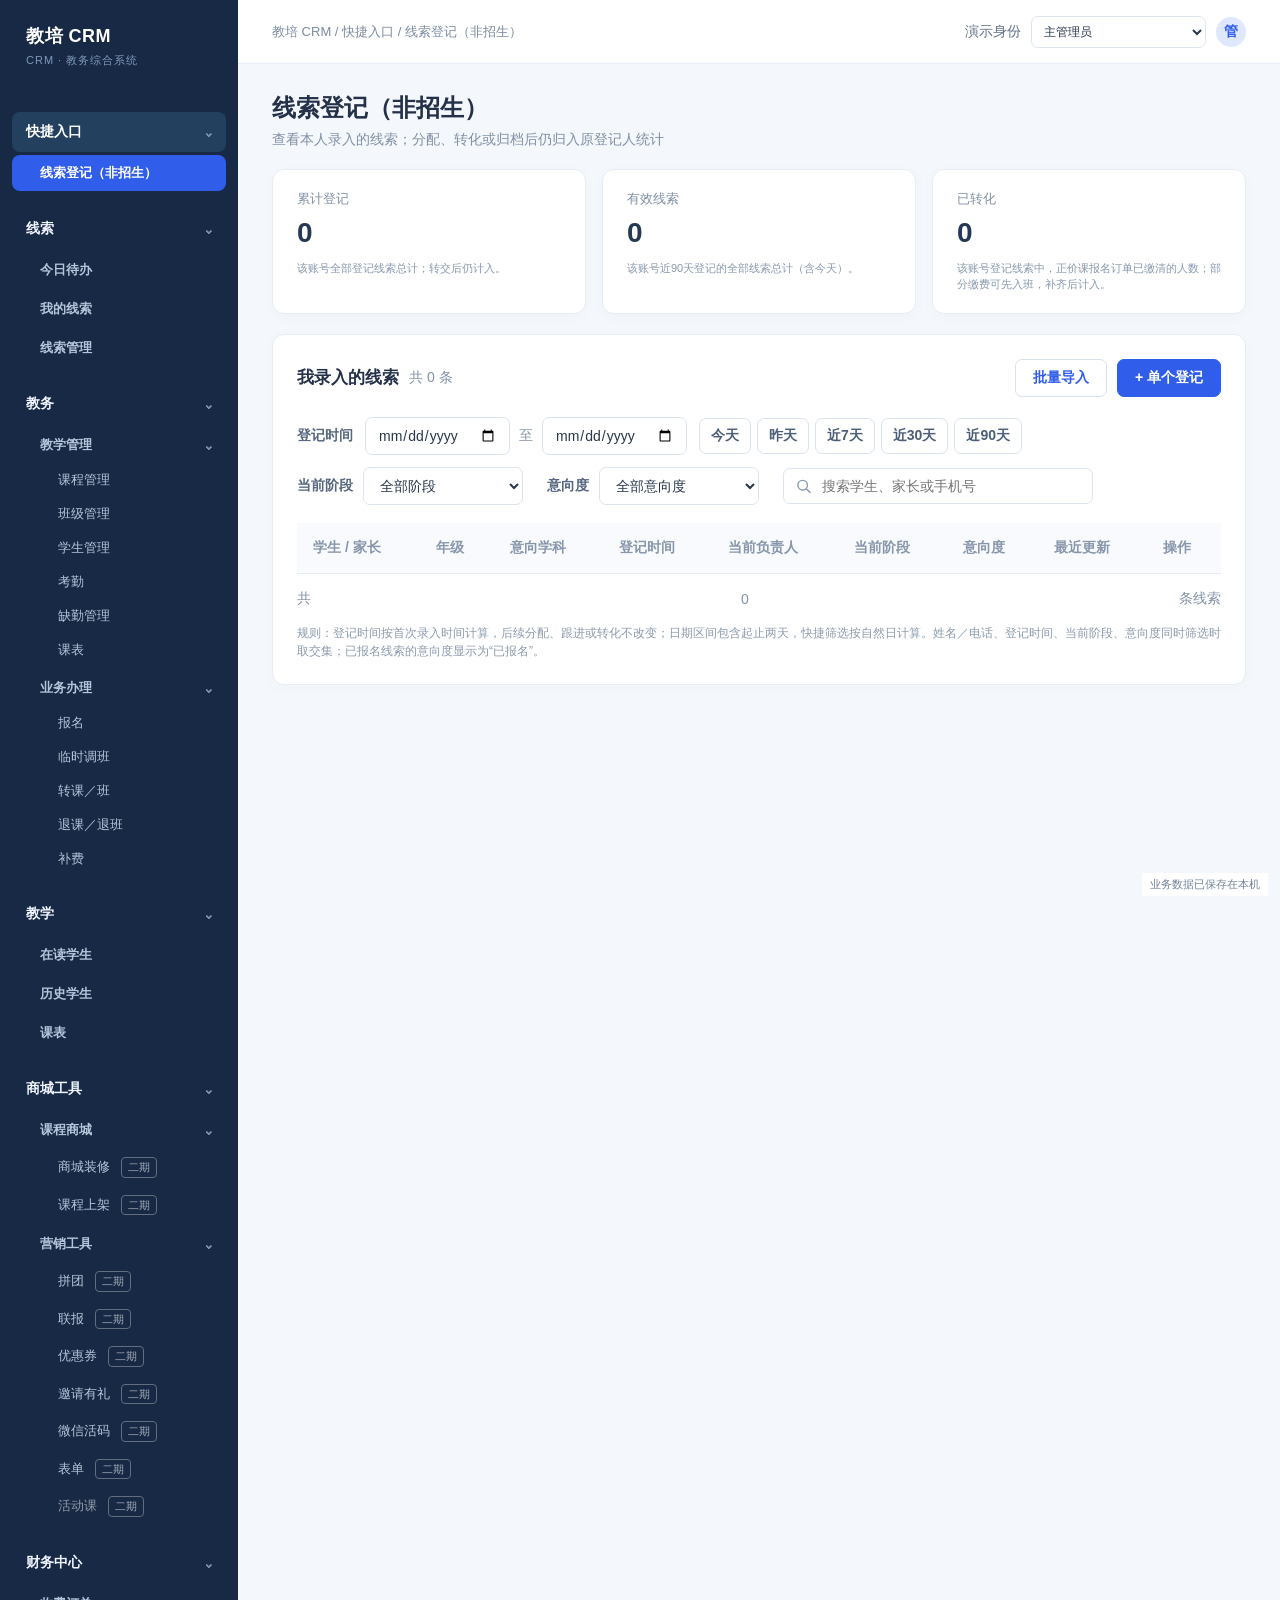
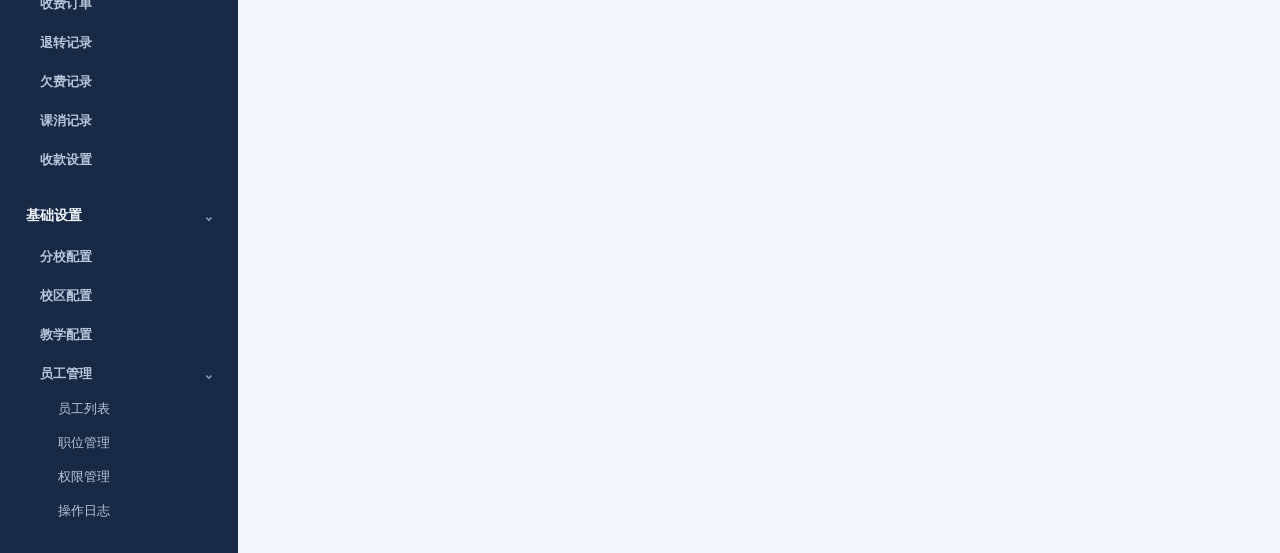
==== commit f82c3051: "Update-V1-CRM-prototype-2026-10-28" ====
--- a/index.html
+++ b/index.html
@@ -26,7 +26,7 @@
     <div class="brand">教培 CRM <small>CRM · 教务综合系统</small></div>
     <button class="nav-toggle nav-level-1" type="button" data-nav-toggle="shortcuts" aria-expanded="true" aria-controls="nav-shortcuts">快捷入口 <span class="nav-chevron">⌄</span></button>
     <div class="nav-children" id="nav-shortcuts">
-      <button class="menu-item nav-level-2" data-page="quickRegister">线索登记</button>
+      <button class="menu-item nav-level-2" data-page="quickRegister">线索登记（非招生）</button>
     </div>
     <button class="nav-toggle nav-level-1" type="button" data-nav-toggle="leads" aria-expanded="true" aria-controls="nav-leads">线索 <span class="nav-chevron">⌄</span></button>
     <div class="nav-children" id="nav-leads">
@@ -42,12 +42,11 @@
         <button class="menu-item nav-level-3" data-page="classes">班级管理</button>
         <button class="menu-item nav-level-3" data-page="students">学生管理</button>
         <button class="menu-item nav-level-3" data-page="attendance">考勤</button>
-        <button class="menu-item nav-level-3" data-page="makeup">补课</button>
+        <button class="menu-item nav-level-3" data-page="makeup">缺勤管理</button>
         <button class="menu-item nav-level-3" data-page="schedule">课表</button>
       </div>
       <button class="nav-toggle nav-level-2" type="button" data-nav-toggle="business" aria-expanded="true" aria-controls="nav-business">业务办理 <span class="nav-chevron">⌄</span></button>
       <div class="nav-children" id="nav-business">
-        <button class="menu-item nav-level-3" data-page="trialManage">试听管理</button>
         <button class="menu-item nav-level-3" data-page="enroll">报名</button>
         <button class="menu-item nav-level-3" data-page="tempMove">临时调班</button>
         <button class="menu-item nav-level-3" data-page="transfer">转课／班</button>
@@ -183,10 +182,11 @@
 }
 function teachingDelete(){state.config[state.tab].splice(state.teachingDeleteIndex,1);teachingClose();toast(state.tab+'已删除')}
 function staffPage(){if(state.mode==='form')return staffForm();return heading('员工管理','管理员工资料、管辖校区与模块权限')+`<div class="card pad"><div class="toolbar"><div class="toolbar-left"><button class="btn primary" onclick="state.mode='form';state.staffEdit=null;render()">+ 创建员工</button></div><div class="toolbar-right"><button class="btn" onclick="toast('导入模板待业务确认')">导入员工</button><button class="btn" onclick="toast('导出功能待业务确认')">导出</button></div></div><div class="filters"><select class="select"><option>全部校区</option><option>城中校区</option><option>园区校区</option></select><select class="select"><option>全部职位</option><option>教务</option><option>招生</option></select><input class="input" placeholder="搜索姓名、电话或邮箱"><select class="select"><option>已启用</option><option>全部状态</option><option>已禁用</option></select></div><div class="table-wrap"><table class="table"><thead><tr><th>姓名</th><th>联系电话</th><th>性别</th><th>所属校区</th><th>用户职位</th><th>状态</th><th>操作</th></tr></thead><tbody>${state.staff.map((s,i)=>`<tr><td>${esc(s.name)}</td><td>${esc(s.phone)}</td><td>${esc(s.gender)}</td><td>${esc(s.campus)}</td><td>${esc(s.roles)}</td><td><span class="badge ${s.active?'':'off'}">${s.active?'已启用':'已禁用'}</span></td><td><div class="actions"><a onclick="state.staffEdit=${i};state.mode='form';render()">详情 / 编辑</a><a onclick="state.staff[${i}].active=!state.staff[${i}].active;render()">${s.active?'禁用':'启用'}</a></div></td></tr>`).join('')}</tbody></table></div></div>`}
-function staffForm(){let s=state.staffEdit===null?null:state.staff[state.staffEdit];return heading(s?'编辑员工':'创建员工','填写基本信息并配置校区、职位与权限')+`<div class="card pad"><h2 class="section-title">基本信息</h2><div class="form-grid"><div class="field"><label class="required">姓名</label><input id="staff-name" class="input" placeholder="请输入姓名" value="${esc(s?.name||'')}"></div><div class="field"><label class="required">手机号（用于登录）</label><input id="staff-phone" class="input" placeholder="请输入手机号码" value="${esc(s?.phone||'')}"><div class="help">手机号将作为登录账号。</div></div><div class="field"><label>性别</label><select id="staff-gender" class="select"><option>男</option><option ${s?.gender==='女'?'selected':''}>女</option></select></div><div class="field"><label>员工头像</label><input type="file" accept="image/png,image/jpeg" class="input"><div class="help">支持 JPG、PNG，文件不超过 2MB。</div></div></div><hr class="divider"><h2 class="section-title">管辖校区</h2><div class="checkrow"><label><input type="radio" name="campus-scope" checked> 全部校区</label><label><input type="radio" name="campus-scope"> 指定校区</label></div><h2 class="section-title">职位管理</h2><div class="checkrow">${['校区主管','财务','教务','前台','招生','学管师','课程顾问','教学管理','面授（直播）主讲'].map(x=>`<label><input type="checkbox" class="role" value="${x}" ${s?.roles?.includes(x)?'checked':''}> ${x}</label>`).join('')}</div><h2 class="section-title">模块权限</h2>${[['线索与业务','线索查看','线索分配','报名','转课/班','退课/班'],['教务中心','学生管理','课程管理','班级管理','课表','考勤','补课管理'],['财务中心','收费订单','欠费记录','退转记录','收款设置'],['基础设置','校区配置','教学配置','员工管理']].map(g=>`<div class="permission-block"><h3>${g[0]}</h3><div class="checkrow">${g.slice(1).map(x=>`<label><input type="checkbox"> ${x}</label>`).join('')}</div></div>`).join('')}<div class="form-actions"><button class="btn" onclick="state.mode='list';render()">取消</button><button class="btn primary" onclick="saveStaff()">${s?'保存':'创建'}</button></div></div>`}
+function staffForm(){let s=state.staffEdit===null?null:state.staff[state.staffEdit];return heading(s?'编辑员工':'创建员工','填写基本信息并配置校区、职位与权限')+`<div class="card pad"><h2 class="section-title">基本信息</h2><div class="form-grid"><div class="field"><label class="required">姓名</label><input id="staff-name" class="input" placeholder="请输入姓名" value="${esc(s?.name||'')}"></div><div class="field"><label class="required">手机号（用于登录）</label><input id="staff-phone" class="input" placeholder="请输入手机号码" value="${esc(s?.phone||'')}"><div class="help">手机号将作为登录账号。</div></div><div class="field"><label>性别</label><select id="staff-gender" class="select"><option>男</option><option ${s?.gender==='女'?'selected':''}>女</option></select></div><div class="field"><label>员工头像</label><input type="file" accept="image/png,image/jpeg" class="input"><div class="help">支持 JPG、PNG，文件不超过 2MB。</div></div></div><hr class="divider"><h2 class="section-title">管辖校区</h2><div class="checkrow"><label><input type="radio" name="campus-scope" checked> 全部校区</label><label><input type="radio" name="campus-scope"> 指定校区</label></div><h2 class="section-title">职位管理</h2><div class="checkrow">${['校区主管','财务','教务','前台','招生','学管师','课程顾问','教学管理','面授（直播）主讲'].map(x=>`<label><input type="checkbox" class="role" value="${x}" ${s?.roles?.includes(x)?'checked':''}> ${x}</label>`).join('')}</div><h2 class="section-title">模块权限</h2>${[['线索与业务','线索查看','线索分配','报名','转课/班','退课/班'],['教务中心','学生管理','课程管理','班级管理','课表','考勤','缺勤管理'],['财务中心','收费订单','欠费记录','退转记录','收款设置'],['基础设置','校区配置','教学配置','员工管理']].map(g=>`<div class="permission-block"><h3>${g[0]}</h3><div class="checkrow">${g.slice(1).map(x=>`<label><input type="checkbox"> ${x}</label>`).join('')}</div></div>`).join('')}<div class="form-actions"><button class="btn" onclick="state.mode='list';render()">取消</button><button class="btn primary" onclick="saveStaff()">${s?'保存':'创建'}</button></div></div>`}
 function saveStaff(){let name=$('#staff-name').value.trim(),phone=$('#staff-phone').value.trim();if(!name||!phone){toast('请填写姓名和手机号');return}let roles=[...document.querySelectorAll('.role:checked')].map(x=>x.value).join('、')||'未配置';let s={name,phone,gender:$('#staff-gender').value,campus:'全部校区',roles,active:true};if(state.staffEdit===null)state.staff.push(s);else state.staff[state.staffEdit]={...state.staff[state.staffEdit],...s};state.mode='list';render();toast('员工信息已保存')}
 document.querySelectorAll('.menu-item').forEach(e=>e.addEventListener('click',()=>{state.page=e.dataset.page;state.mode='list';state.editing=false;render()}));render();
 </script>
+<script src="date-picker-interaction.js"></script>
 <script src="academic.js"></script>
 <script src="leads.js"></script>
 <script src="shortcuts.js"></script>
@@ -204,7 +204,9 @@
 <script src="order-filters.js"></script>
 <script src="trial-student.js"></script>
 <script src="trial-classes.js"></script>
+<script src="trial-placement.js"></script>
 <script src="my-leads.js"></script>
+<script src="lead-enrolled.js"></script>
 <script src="lead-rules.js"></script>
 <script src="lead-assignment.js"></script>
 <script src="course-catalog.js"></script>
@@ -269,6 +271,8 @@
 <script src="coupon-wallet.js"></script>
 <script src="student-lifecycle.js"></script>
 <script src="renewal-periods.js"></script>
+<script src="lead-campus-access.js"></script>
+<script src="absence-management.js"></script>
 <script src="clean-start.js"></script>
 <script src="business-storage.js"></script>
 <style>
--- a/leads.css
+++ b/leads.css
@@ -104,3 +104,25 @@
 .enrollment-checkout>section{margin-bottom:42px}.enrollment-checkout .section-title{font-size:15px;margin-bottom:20px}.checkout-student{font-size:13px;margin-bottom:16px}.enrollment-checkout .table th,.enrollment-checkout .table td{width:33.333%}.enrollment-checkout .table td{vertical-align:middle}.checkout-field{display:flex;align-items:flex-start;gap:12px;margin:22px 0;font-size:13px;min-height:32px}.checkout-field>label{width:80px;flex-shrink:0;text-align:right;color:#8291a5;line-height:38px}.checkout-field>span,.checkout-field>strong{line-height:38px}.checkout-field>.select{width:320px;max-width:100%}.checkout-field>.textarea{width:600px;max-width:100%;min-height:85px}.checkout-field .lead-radio{padding:9px 0}.checkout-link{border:0;background:none;color:#315deb;padding:10px 0;cursor:pointer}.checkout-receipts{display:flex;flex-direction:column;gap:10px}.checkout-receipt{display:flex;gap:7px;align-items:center}.checkout-receipt .select{width:100px}.checkout-receipt .input{width:145px}.checkout-add{border:0;background:#315deb;color:white;border-radius:50%;width:22px;height:22px;font-size:18px;line-height:20px;cursor:pointer}.checkout-payment-notice{margin-left:92px;color:#8291a5;font-size:13px}.checkout-error{color:#d75249}.checkout-actions{justify-content:center}@media(max-width:600px){.checkout-field{gap:8px}.checkout-field>label{width:66px}.checkout-receipt{flex-wrap:wrap}.checkout-receipt .input{width:120px}.checkout-payment-notice{margin-left:74px}}
 .lead-multi-person{display:flex;align-items:center;gap:10px}.lead-multi-person input{width:16px;height:16px;accent-color:#3458f5}.lead-multi-candidate{cursor:pointer}.lead-multi-selection{display:flex;flex-wrap:wrap;align-items:center;gap:8px;margin-top:14px}.lead-multi-selection>span{color:#7b8ba2}
 .lead-school-heading{display:flex;align-items:center;gap:18px;flex-wrap:wrap;color:#56677f;margin-bottom:8px}.lead-school-heading .lead-radio{padding:0}.lead-school-heading .lead-radio label{display:inline-flex;align-items:center;gap:5px;margin:0}
+.lead-pool-filters .toolbar-left{display:flex;flex-wrap:wrap;gap:16px;flex:1}
+.lead-pool-filters .field{flex:1;min-width:180px;max-width:280px}
+.lead-pool-filters{align-items:flex-end;margin:18px 0}
+.lead-management-title{display:flex;flex-wrap:wrap;align-items:flex-start;gap:12px 20px}
+.lead-management-title h1{margin:0}
+.lead-management-campus{display:flex;align-items:center;gap:8px;margin-top:8px}
+.lead-management-campus .select{width:220px;max-width:100%;height:36px}
+.lead-fixed-campus{display:inline-block;min-width:120px;padding:7px 12px;border:1px solid #dce5f2;border-radius:7px;background:white}
+.teaching-term-picker{position:relative;min-width:0}
+.teaching-term-trigger{display:flex;align-items:center;justify-content:space-between;width:100%;text-align:left;cursor:pointer;background:#fff}
+.teaching-term-menu{position:absolute;left:0;right:0;top:calc(100% + 4px);z-index:40;max-height:300px;overflow-y:auto;padding:4px;background:#fff;border:1px solid #cfdaed;border-radius:8px;box-shadow:0 8px 24px #19395c26}
+.teaching-term-menu[hidden]{display:none}
+.teaching-term-row{display:flex;align-items:center;gap:8px;border-radius:5px}
+.teaching-term-row.selected{background:#edf3ff}
+.teaching-term-row:hover{background:#f3f6fc}
+.teaching-term-option,.teaching-term-default-action{border:0;background:transparent;cursor:pointer;font:inherit;color:inherit;border-radius:4px}
+.teaching-term-option{flex:1;min-width:0;text-align:left;padding:10px 8px;overflow-wrap:anywhere}
+.teaching-term-default-action{flex-shrink:0;padding:8px;font-size:12px;color:#3158f5;white-space:nowrap}
+.teaching-term-default-mark{margin-left:8px;font-size:11px;color:#657b9b}
+.teaching-term-option:focus-visible,.teaching-term-default-action:focus-visible{outline:2px solid #3158f5;outline-offset:-2px}
+.lead-enrolled-date-filter{display:flex;flex-wrap:wrap;align-items:center;gap:8px;margin:20px 0 12px}
+.lead-enrolled-date-filter .input{width:160px;min-width:140px}
--- a/schedule-calendar.css
+++ b/schedule-calendar.css
@@ -9,3 +9,24 @@
 .schedule-tooltip{position:fixed;z-index:1200;width:360px;max-width:calc(100vw - 24px);max-height:calc(100vh - 24px);overflow:auto;padding:16px;background:#e7f6ff;border:1px solid #badcec;border-radius:7px;box-shadow:0 8px 25px #1b355530;color:#314c5e;pointer-events:none;font-size:13px}.schedule-tooltip[hidden]{display:none}.schedule-tooltip-title{display:block;margin-bottom:12px;font-size:14px}.schedule-tooltip dl{margin:0}.schedule-tooltip dl>div{display:grid;grid-template-columns:82px minmax(0,1fr);gap:8px;margin-top:7px;line-height:1.5}.schedule-tooltip dt{color:#728da0}.schedule-tooltip dd{margin:0;overflow-wrap:anywhere}
 .schedule-order{margin:0 0 20px;max-width:640px}.schedule-order-row{display:flex;align-items:center;justify-content:space-between;gap:16px;padding:10px 0;border-top:1px solid #edf1f6}.schedule-order-row:first-of-type{border-top:0}
 @media(max-width:700px){.schedule-date-bar{padding:12px}.schedule-date-bar strong{font-size:12px}.schedule-scroll{max-height:65vh}}
+.schedule-heading-title{display:flex;align-items:baseline;gap:18px;flex-wrap:wrap}
+.schedule-heading-campus{display:flex;align-items:center;gap:8px;margin-top:8px}
+.schedule-heading-campus .select{height:36px;max-width:100%}
+.schedule-time-filters{display:grid;grid-template-columns:repeat(5,minmax(0,1fr));gap:16px;margin-bottom:16px}
+.schedule-time-filters .field{margin:0;min-width:0}
+.schedule-teacher-controls{display:flex;align-items:center;gap:24px;flex-wrap:wrap;margin-bottom:20px}
+.schedule-teacher-name,.schedule-teacher-range{display:flex;align-items:center;gap:10px;flex-wrap:wrap}
+.schedule-teacher-name .input{width:210px}
+.schedule-teacher-range .input{width:160px}
+.schedule-teacher-picker{position:relative;width:210px}
+.schedule-time-picker{width:100%}
+.schedule-time-filters .field:last-child .schedule-teacher-picker-panel{left:auto;right:0}
+.schedule-teacher-picker>.select{width:100%;display:flex;align-items:center;justify-content:space-between;gap:10px;text-align:left}
+.schedule-teacher-picker-panel{position:absolute;top:calc(100% + 6px);left:0;z-index:20;width:280px;max-width:80vw;background:#fff;border:1px solid #dfe6ee;border-radius:8px;padding:10px;box-shadow:0 8px 24px #18344e22}
+.schedule-teacher-picker-panel[hidden]{display:none}
+.schedule-teacher-picker-panel .input{width:100%;margin-bottom:8px}
+.schedule-teacher-picker-panel [role=listbox]{max-height:240px;overflow:auto}
+.schedule-teacher-picker-panel [role=option]{display:block;width:100%;padding:9px 10px;border:0;border-radius:4px;background:#fff;text-align:left;cursor:pointer;color:inherit}
+.schedule-teacher-picker-panel [role=option]:hover,.schedule-teacher-picker-panel [role=option]:focus-visible,.schedule-teacher-picker-panel [aria-selected=true]{background:#eff4ff;color:#315deb}
+@media(max-width:1100px){.schedule-time-filters{grid-template-columns:repeat(3,minmax(0,1fr))}}
+@media(max-width:700px){.schedule-time-filters{grid-template-columns:repeat(2,minmax(0,1fr))}}
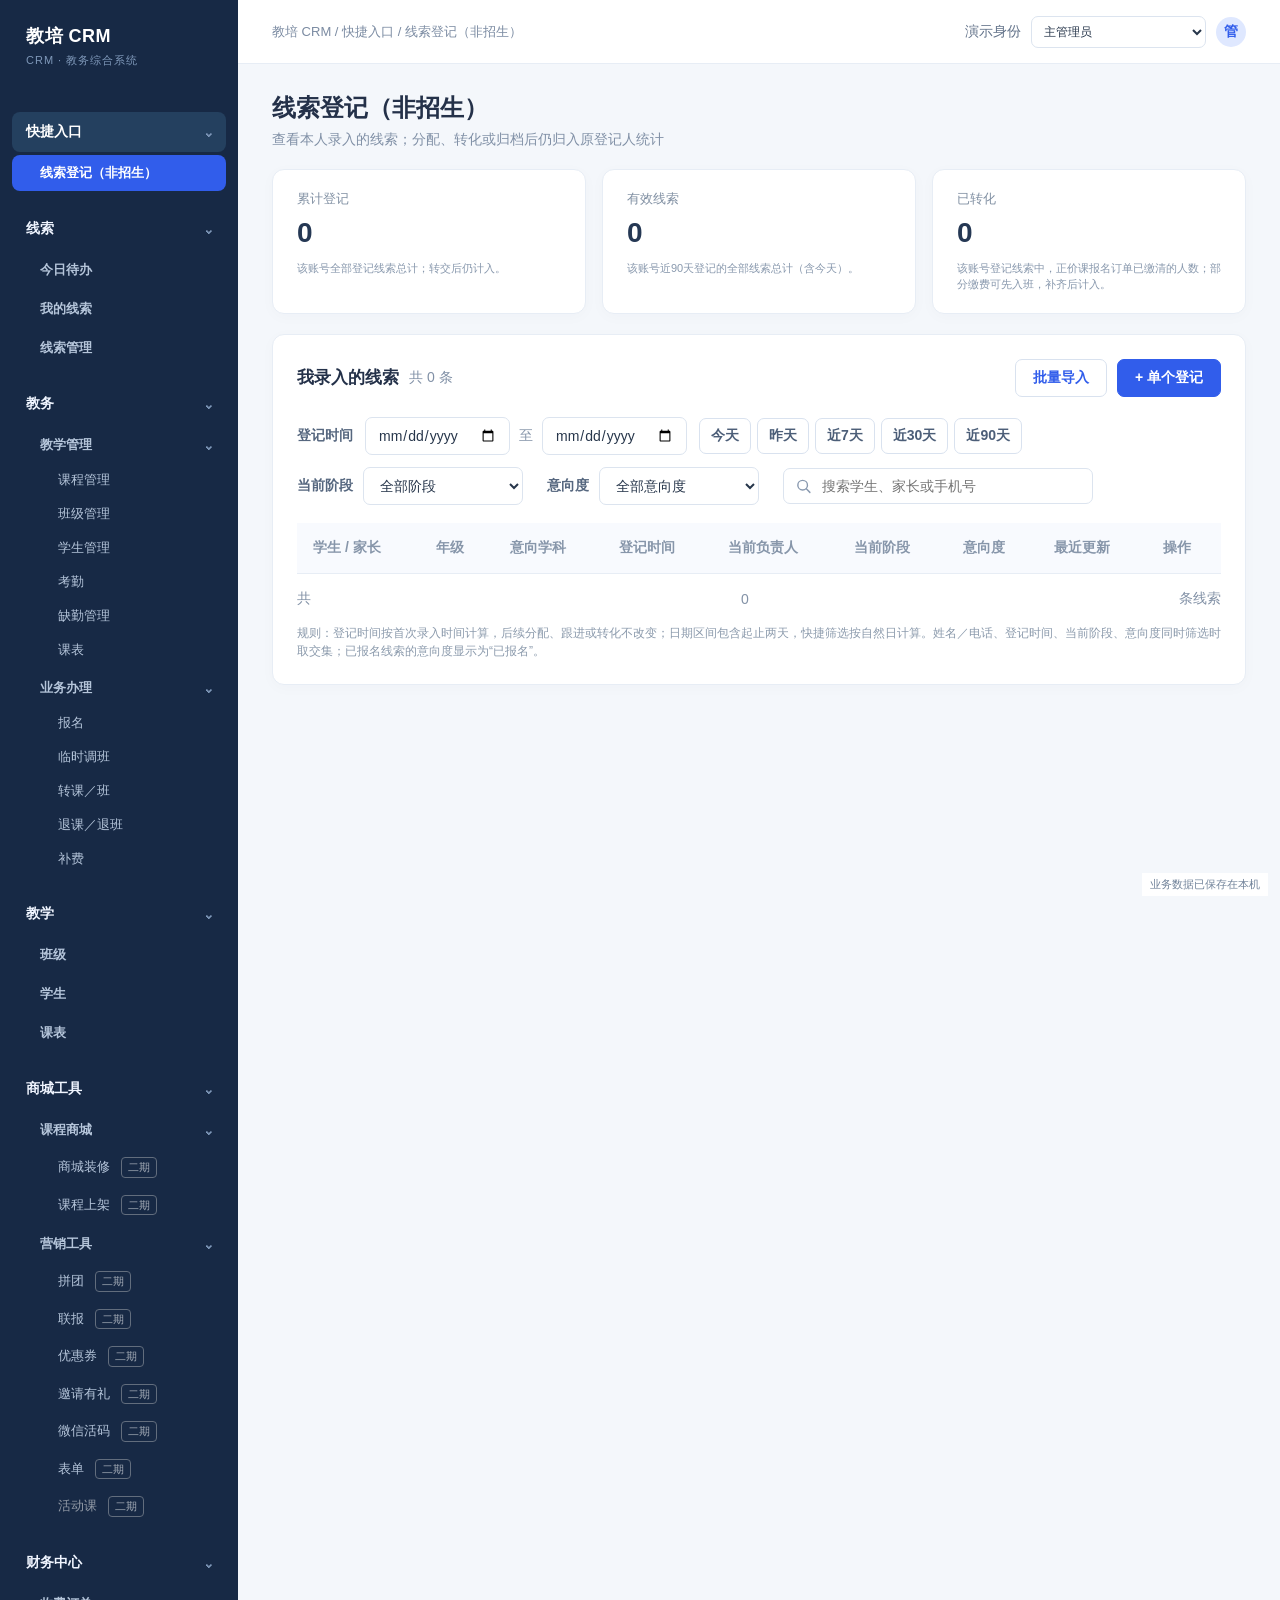
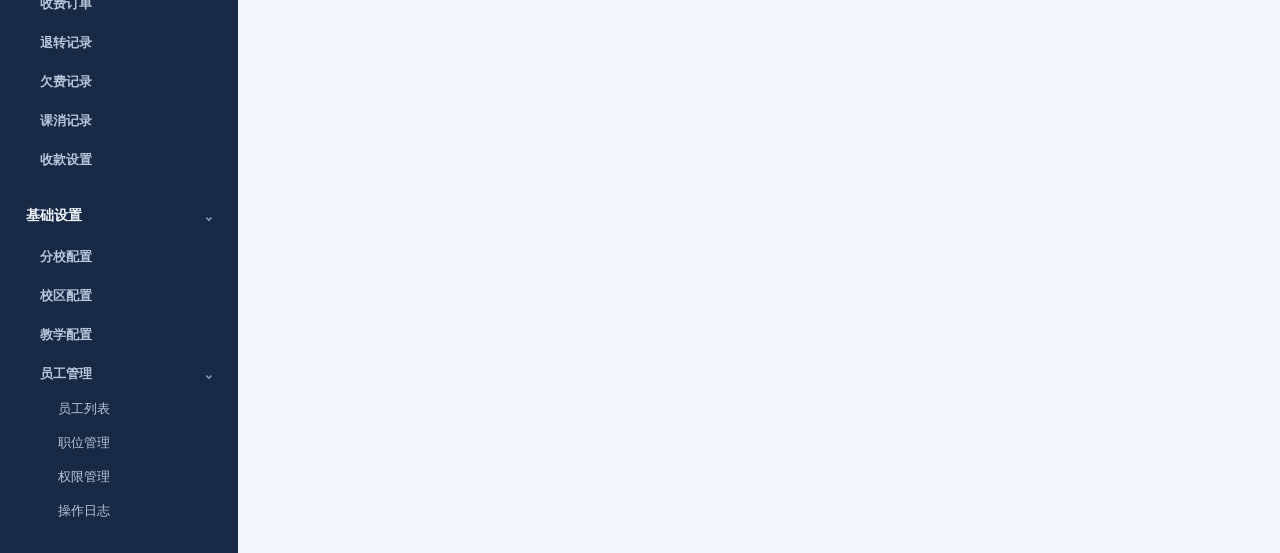
==== commit 5ac9a3dd: "Update-V1-renewal-teaching-and-supplement-flows" ====
--- a/index.html
+++ b/index.html
@@ -56,8 +56,8 @@
     </div>
     <button class="nav-toggle nav-level-1" type="button" data-nav-toggle="learning" aria-expanded="true" aria-controls="nav-learning">教学 <span class="nav-chevron">⌄</span></button>
     <div class="nav-children" id="nav-learning">
-      <button class="menu-item nav-level-2" data-page="learningActive">在读学生</button>
-      <button class="menu-item nav-level-2" data-page="learningHistory">历史学生</button>
+      <button class="menu-item nav-level-2" data-page="learningClasses">班级</button>
+      <button class="menu-item nav-level-2" data-page="learningActive">学生</button>
       <button class="menu-item nav-level-2" data-page="learningData">课表</button>
     </div>
     <button class="nav-toggle nav-level-1" type="button" data-nav-toggle="mall" aria-expanded="true" aria-controls="nav-mall">商城工具 <span class="nav-chevron">⌄</span></button>
@@ -274,6 +274,7 @@
 <script src="lead-campus-access.js"></script>
 <script src="absence-management.js"></script>
 <script src="clean-start.js"></script>
+<script src="student-renewal.js"></script>
 <script src="business-storage.js"></script>
 <style>
 .class-management-filters{display:grid;grid-template-columns:repeat(4,minmax(0,1fr));gap:18px 16px}.class-management-filters .field{min-width:0}
--- a/academic.css
+++ b/academic.css
@@ -1 +1,5 @@
 .menu-sub{padding-left:30px;font-size:13px}.module-label{font-size:11px;color:#7490b2;margin:16px 12px 6px}.module-chip{display:inline-block;border:1px solid #dce7fb;background:#f4f8ff;color:#54729d;border-radius:99px;padding:5px 10px;font-size:12px;margin-right:7px}.stat-strip{display:flex;gap:18px;flex-wrap:wrap;margin-bottom:20px}.stat{min-width:150px;padding:17px 20px;background:#fff;border:1px solid #e7edf5;border-radius:9px}.stat strong{display:block;font-size:24px;color:#315deb;margin-top:5px}.stat span{color:#8796aa}.steps{display:flex;align-items:center;justify-content:center;gap:16px;padding:26px 10px;margin-bottom:18px;background:#fff;border:1px solid #e7edf5;border-radius:10px}.step{display:flex;align-items:center;gap:8px;color:#a2afbe;font-weight:600}.step i{font-style:normal;border-radius:50%;width:25px;height:25px;background:#d9e1ec;color:#fff;display:grid;place-items:center}.step.active{color:#243149}.step.active i,.step.done i{background:#2fbd85}.step.done{color:#51a789}.step-line{width:88px;border-top:2px dotted #d5deea}.academic-grid{display:grid;grid-template-columns:repeat(2,minmax(0,1fr));gap:22px}.academic-grid.three{grid-template-columns:repeat(3,minmax(0,1fr))}.flow-card{background:#f8fafe;padding:20px;border:1px solid #e9eef6;border-radius:8px}.flow-arrow{display:grid;place-items:center;color:#9fb0c5;font-size:30px}.flow-layout{display:grid;grid-template-columns:minmax(0,1fr) 48px minmax(0,1fr);gap:12px;align-items:center}.summary-box{background:#f8fafe;border:1px solid #e9eef6;border-radius:8px;padding:18px 22px}.summary-line{display:flex;justify-content:space-between;gap:18px;padding:12px 0;border-bottom:1px solid #e8edf5}.summary-line:last-child{border-bottom:0}.summary-line strong{color:#315deb}.week-header{display:flex;align-items:center;justify-content:space-between;background:#f8fafe;padding:14px 18px;border:1px solid #e7edf5;margin-top:18px}.calendar{display:grid;grid-template-columns:130px repeat(7,minmax(115px,1fr));overflow:auto;border-left:1px solid #e7edf5;border-top:1px solid #e7edf5}.calendar>*{min-height:54px;padding:10px;border-right:1px solid #e7edf5;border-bottom:1px solid #e7edf5}.calendar .day{background:#f8fafe;text-align:center;color:#8493a7;font-size:12px;min-height:42px}.calendar .room-label{font-weight:600;color:#516278}.calendar .event{background:#eaf5ff;color:#315474;border-radius:5px;padding:7px;font-size:12px;line-height:1.5;margin:3px 0;cursor:pointer}.calendar .empty-day{color:#b4c0cf;text-align:center}.academic-note{color:#d97245;background:#fff5ee;border:1px solid #ffe7d6;padding:11px 14px;border-radius:7px;margin-bottom:18px}.data-bar{display:flex;justify-content:space-between;align-items:center;margin:16px 0;color:#8291a6}.table .nowrap{white-space:nowrap}.table .truncate{max-width:220px;overflow:hidden;text-overflow:ellipsis;white-space:nowrap}.modal-backdrop{position:fixed;inset:0;background:#17294588;z-index:10;display:grid;place-items:center;padding:20px}.modal{width:min(780px,95vw);max-height:90vh;overflow:auto;background:white;border-radius:10px;box-shadow:0 22px 55px #17294540;padding:24px}.modal-head{display:flex;align-items:center;justify-content:space-between;margin-bottom:20px}.modal-head h2{font-size:18px;margin:0}.modal .table{min-width:0}.modal-actions{display:flex;justify-content:center;gap:10px;margin-top:24px}.field-narrow{max-width:360px}.inline-radio{display:flex;gap:20px;padding:10px 0}.inline-radio input{accent-color:#315deb}.subtabs{display:flex;gap:8px;margin-bottom:18px}.subtabs button.active{background:#eef3ff;border-color:#315deb}.progress{height:6px;background:#e9eef6;border-radius:10px;overflow:hidden;width:90px}.progress span{display:block;height:100%;background:#315deb}.quiet{font-size:12px;color:#9aabba}.right{margin-left:auto}.foot-actions{display:flex;gap:10px;justify-content:flex-end;margin-top:24px}.payment-options{display:flex;gap:18px;flex-wrap:wrap;margin:12px 0}.payment-options label{white-space:nowrap}.payment-options input{accent-color:#315deb}.mini-title{font-size:14px;font-weight:700;margin:22px 0 14px}.back-link{color:#315deb;cursor:pointer;margin-bottom:14px;display:inline-block}.page-block{margin-bottom:20px}@media(max-width:1050px){.academic-grid,.academic-grid.three,.flow-layout{grid-template-columns:1fr}.flow-arrow{transform:rotate(90deg)}.calendar{grid-template-columns:100px repeat(7,110px)}}
+
+/* 调班、转课选中学生后的信息条。 */
+.flow-student-summary{display:flex;align-items:center;justify-content:space-between;gap:16px;flex-wrap:wrap;background:#f7f9fc;padding:18px 20px;margin-bottom:20px}.flow-student-main{flex:1;min-width:0}.flow-student-line{display:flex;align-items:baseline;flex-wrap:wrap;gap:8px 22px;overflow-wrap:anywhere}.flow-student-campus{color:#8796aa;font-size:12px;margin-top:7px;overflow-wrap:anywhere}.flow-student-summary>.btn{flex-shrink:0}
+.transfer-information{align-items:stretch;margin-bottom:20px}.transfer-information .flow-card{background:#fff;min-width:0}.transfer-information .flow-arrow{align-self:center}.transfer-fee-box{background:#f8fafe;padding:18px 20px;border-radius:6px}.transfer-information .transfer-fee-box{margin-top:20px;min-height:210px}.transfer-fee-line{display:flex;align-items:center;justify-content:space-between;gap:16px;padding:12px 0}.transfer-fee-line>span:first-child{color:#8192aa}.transfer-money{color:#315deb;text-align:right}.transfer-money small{color:#8192aa;display:inline-block;font-size:12px}.transfer-discount{margin-bottom:26px}.transfer-discount-controls{display:flex;align-items:center;gap:10px}.transfer-discount-controls .select{width:110px}.transfer-discount-controls .input{width:150px}.transfer-payment{margin:24px 0}.transfer-payment .transfer-fee-line:first-child{border-bottom:1px solid #e8edf5}.transfer-difference{border-top:1px solid #e8edf5;margin-top:8px}.transfer-difference>div{text-align:right}.transfer-difference strong{color:#315deb;font-size:16px}.transfer-fee-line #temp-move-session-to{max-width:65%}@media(max-width:600px){.transfer-fee-box{padding:14px}.transfer-discount .transfer-fee-line{flex-wrap:wrap}.transfer-discount-controls{flex-wrap:wrap}.transfer-discount-controls .input{width:130px}.transfer-fee-line{gap:8px}.transfer-money small{display:block}}
--- a/supplement-payment.css
+++ b/supplement-payment.css
@@ -1 +1,2 @@
 .supplement-form{max-width:760px}.supplement-student{display:flex;align-items:center;justify-content:space-between;gap:20px;padding:16px;background:#f8fafe;margin-bottom:22px}.supplement-student strong,.supplement-student span{margin-right:20px}.supplement-student .help{margin-bottom:0}.supplement-form>.field>.select{max-width:440px}.supplement-box{background:#f7f9fc;padding:18px 20px;margin-top:22px;border-radius:6px}.supplement-box h2{font-size:14px;margin:0 0 12px}.supplement-box h2 .help{font-weight:400}.supplement-box .summary-line{padding:9px 0}.supplement-box .summary-line>span:last-child,.supplement-box strong{color:#315deb}.supplement-box small{font-size:12px;color:#8090a6}.supplement-owing{margin-top:6px;border-top:1px solid #e7edf5}.supplement-payment-title{font-size:16px;margin:24px 0 0}.supplement-receipt{display:grid;grid-template-columns:minmax(130px,1fr) minmax(120px,1fr) auto;gap:12px;margin-top:18px}.supplement-note{margin-top:22px}.supplement-form .textarea{min-height:80px}@media(max-width:600px){.supplement-student{align-items:flex-start}.supplement-student span{display:block;margin:6px 0}.supplement-receipt{grid-template-columns:minmax(0,1fr) minmax(0,1fr) auto;gap:6px}}
+.supplement-checkout{margin-top:30px}.supplement-checkout .checkout-receipts{min-width:0}.supplement-checkout .checkout-field>.textarea{flex:1}
--- a/teacher-portal.css
+++ b/teacher-portal.css
@@ -1 +1,2 @@
 .learning-teacher-picker{display:flex;align-items:center;gap:12px;flex-wrap:wrap;margin-bottom:24px}.learning-teacher-picker .select{width:180px}.learning-teacher-picker .help{margin:0}.learning-week-grid{grid-template-columns:72px repeat(7,minmax(140px,1fr));min-width:1052px}.learning-week-grid .schedule-room-heading small{display:block;font-weight:400;margin-top:5px}.learning-week-grid .learning-today{color:#315deb;background:#edf2ff}.learning-week-scroll{max-height:72vh}.learning-week-grid .schedule-event{padding:5px 6px}
+.learning-class-filters{display:flex;align-items:center;gap:10px;flex-wrap:wrap;width:100%}.learning-class-filters>.input{width:300px;max-width:100%}.learning-class-filters>.select{width:180px;max-width:100%}
